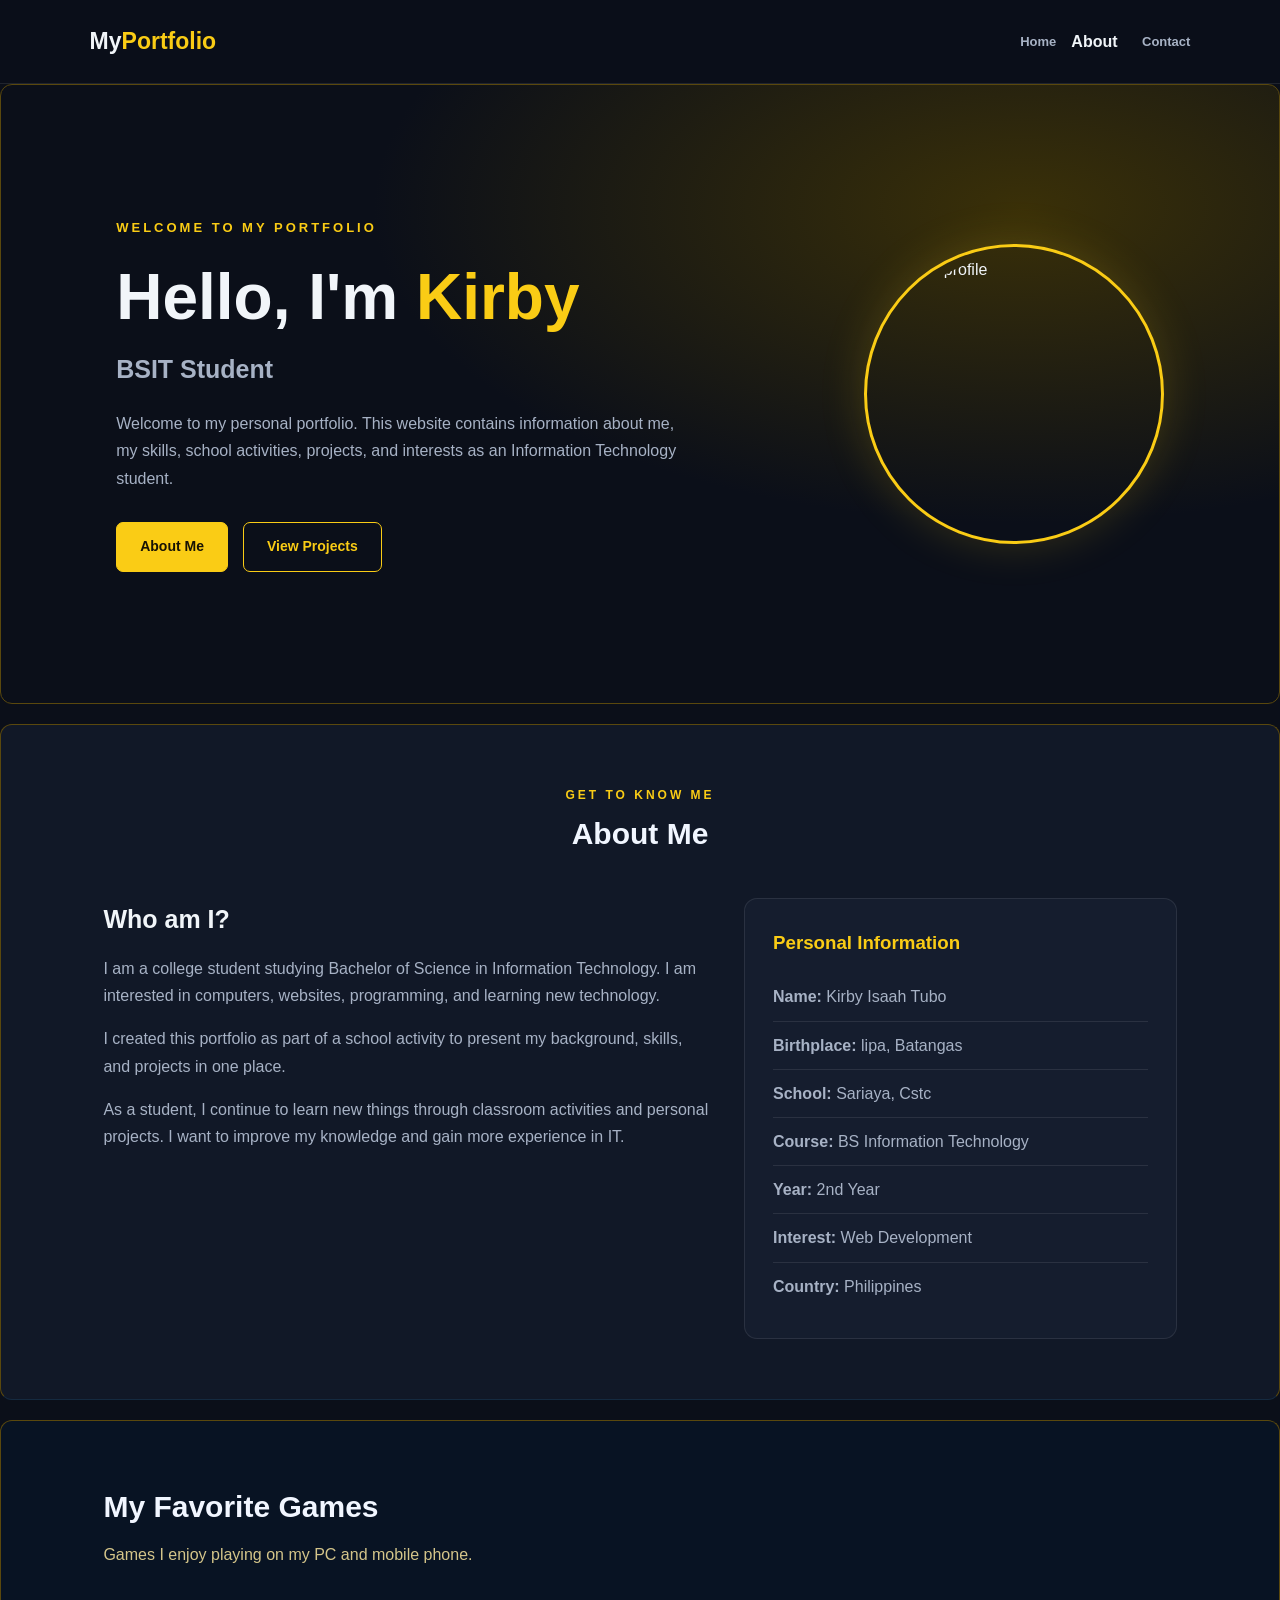
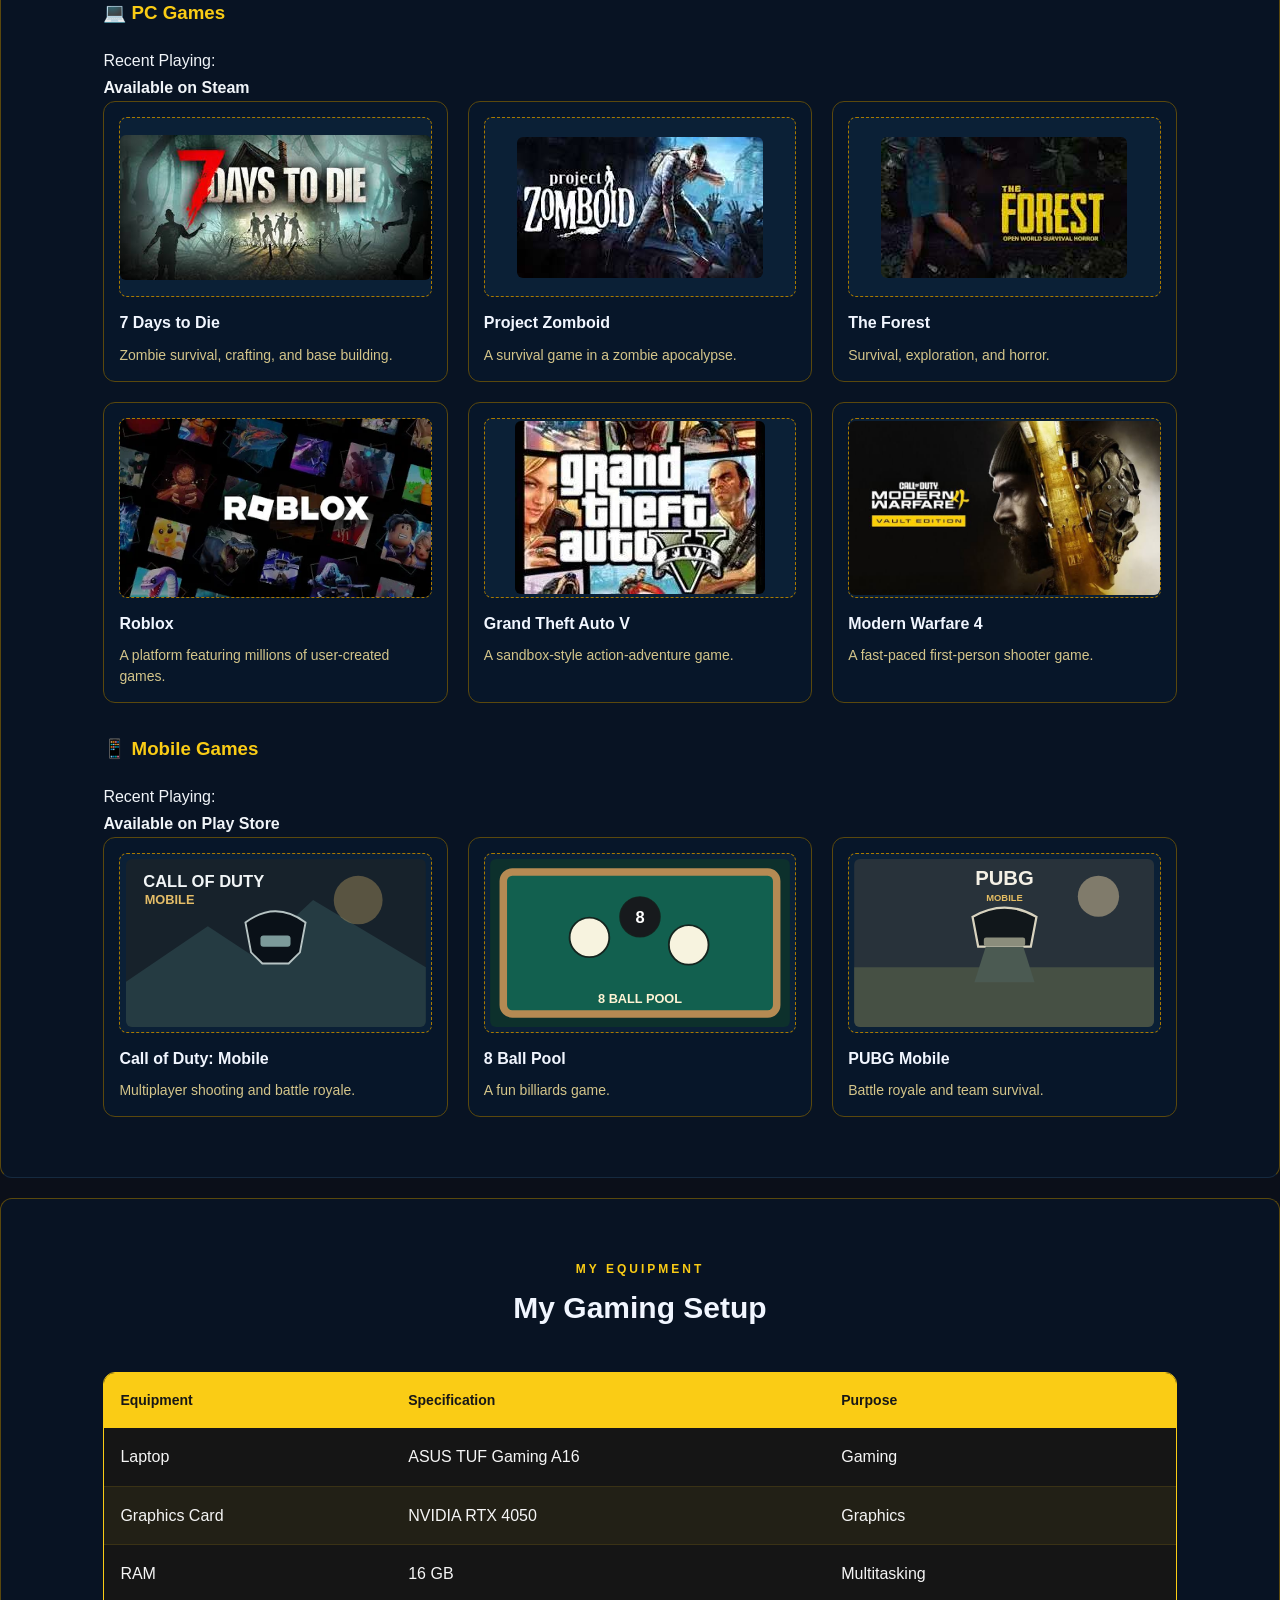
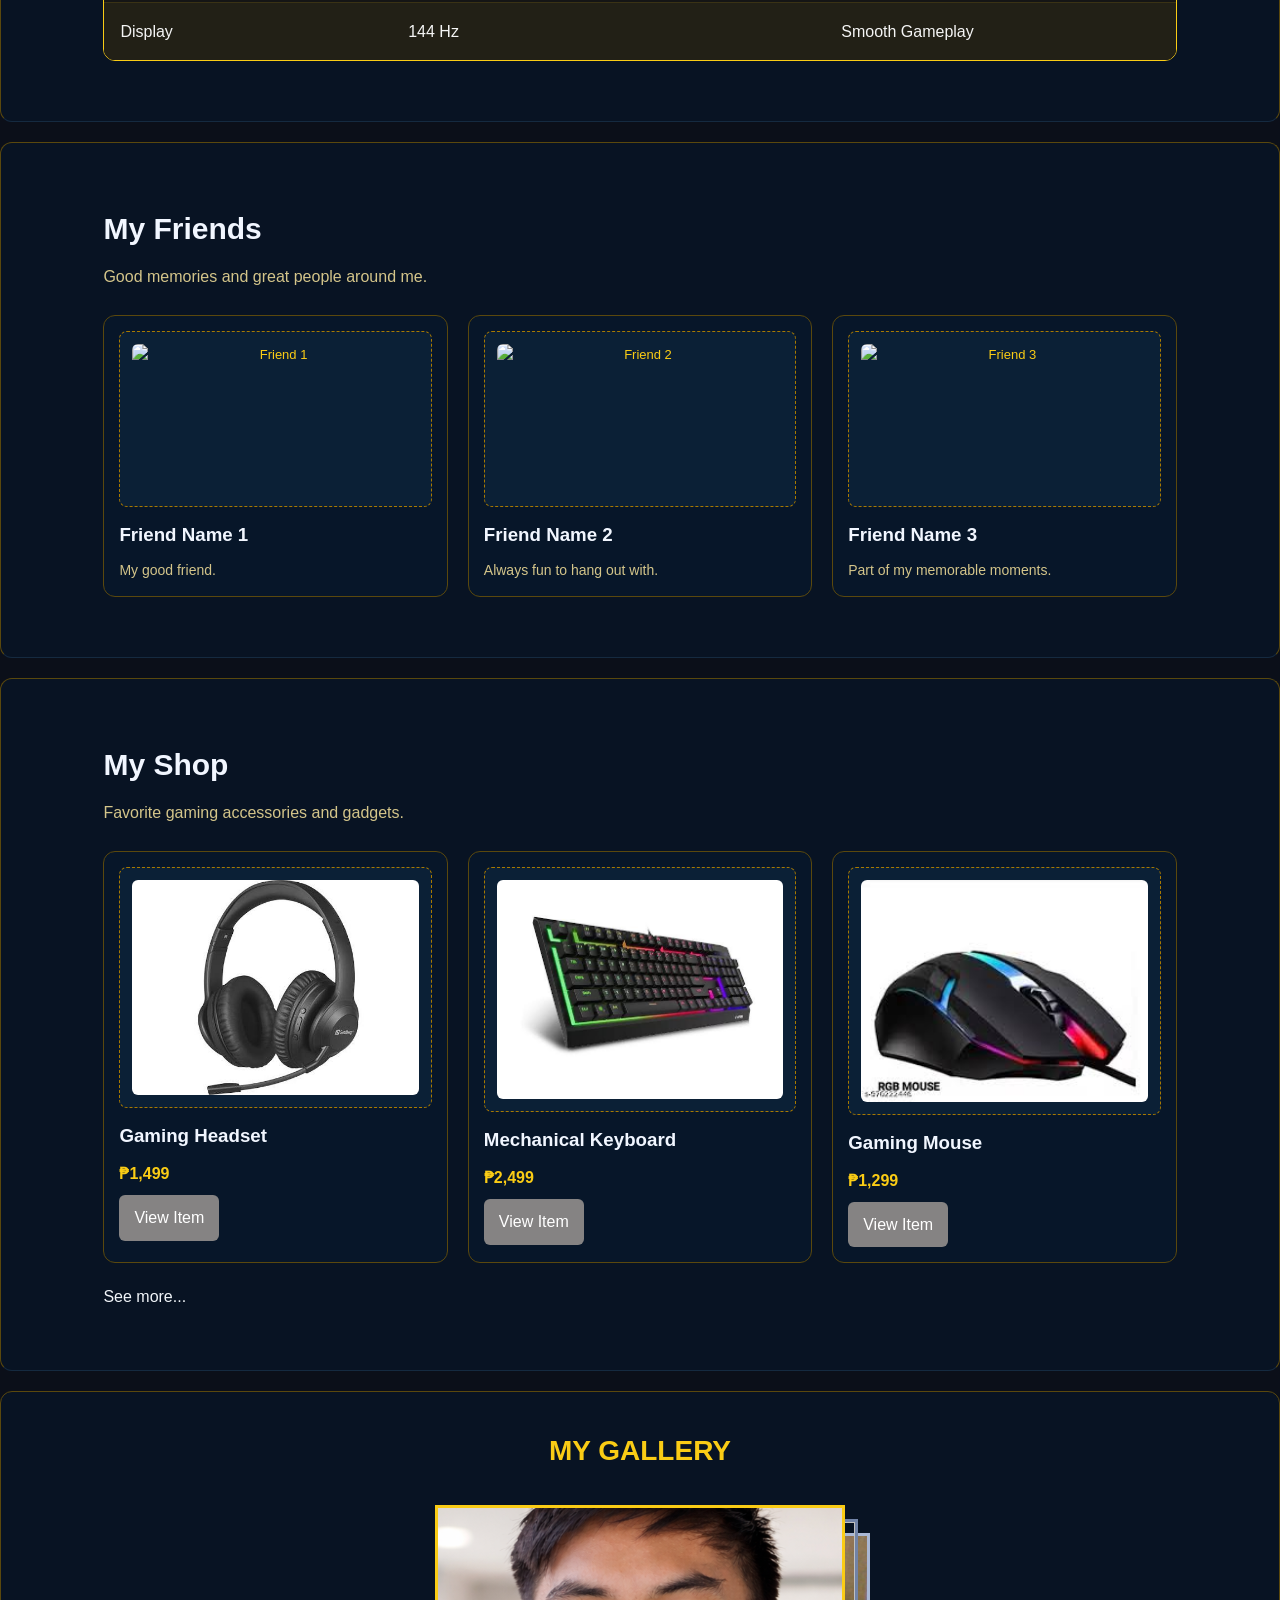
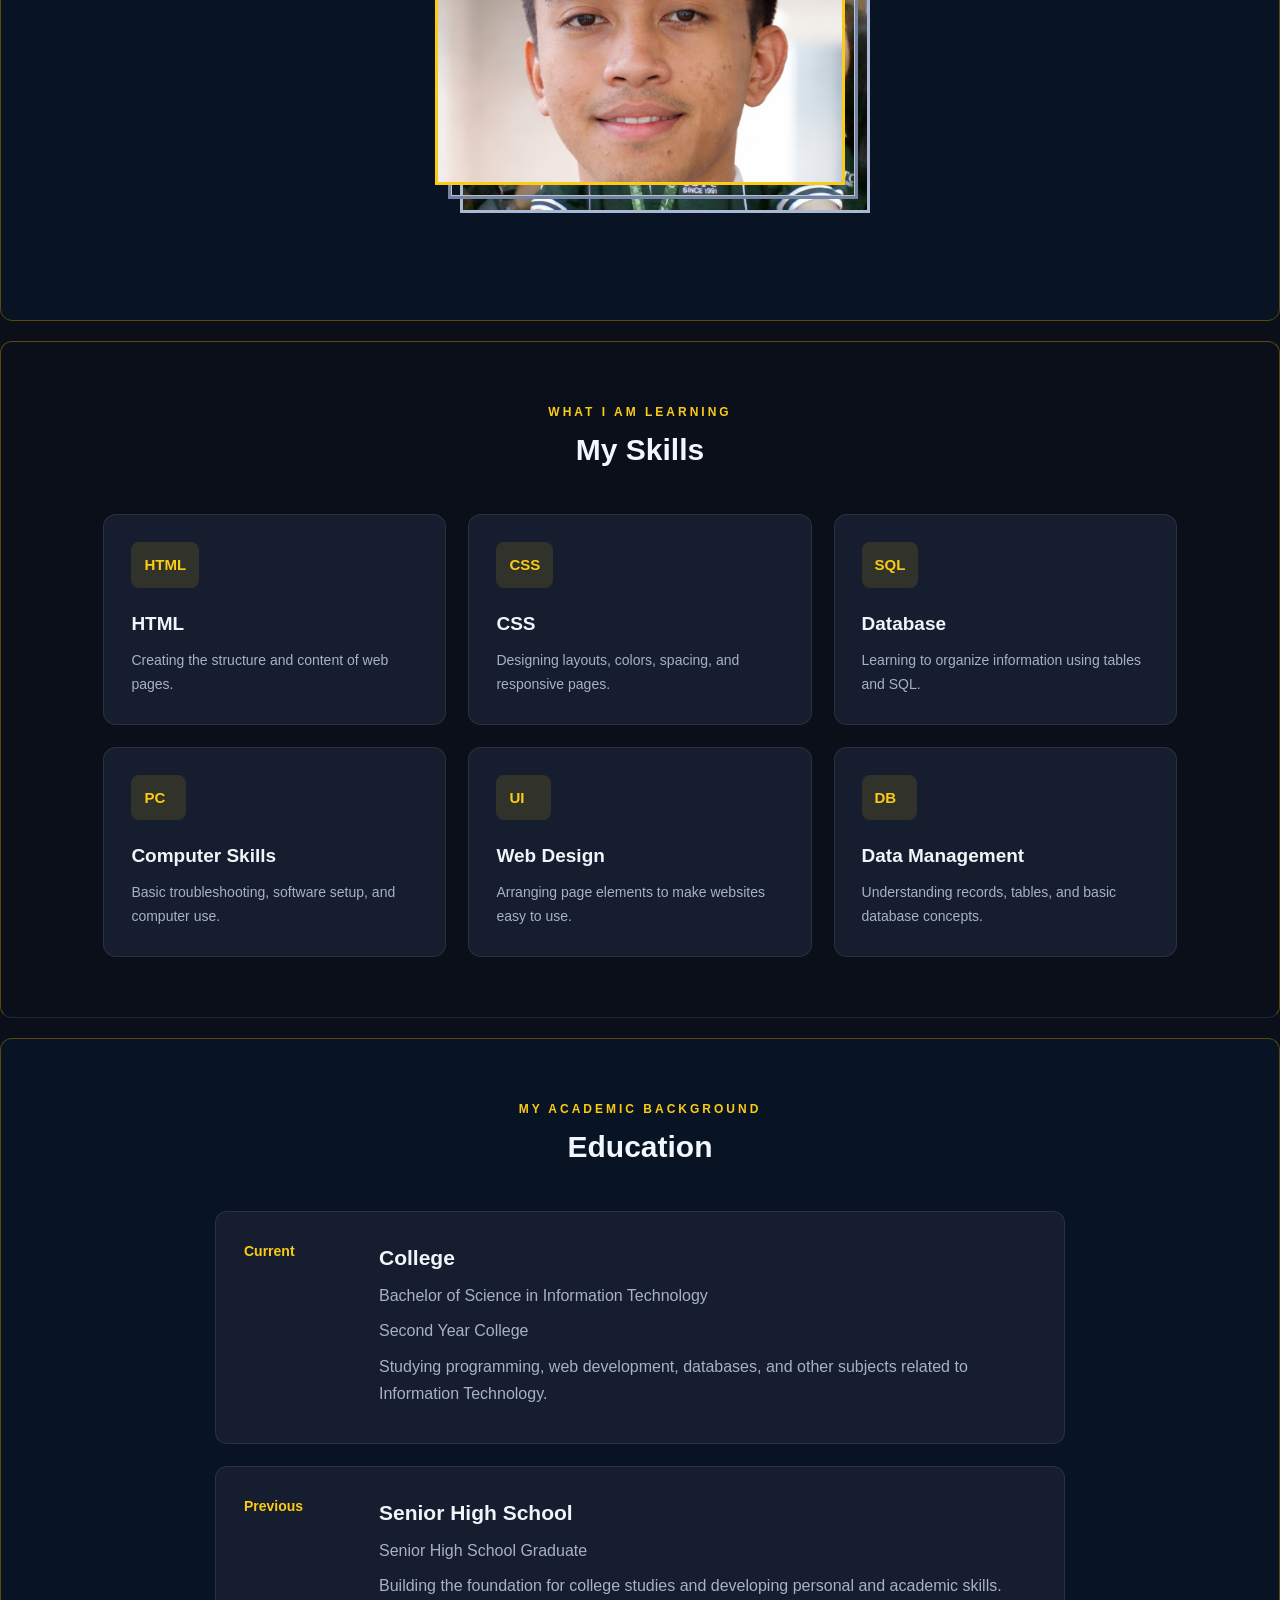
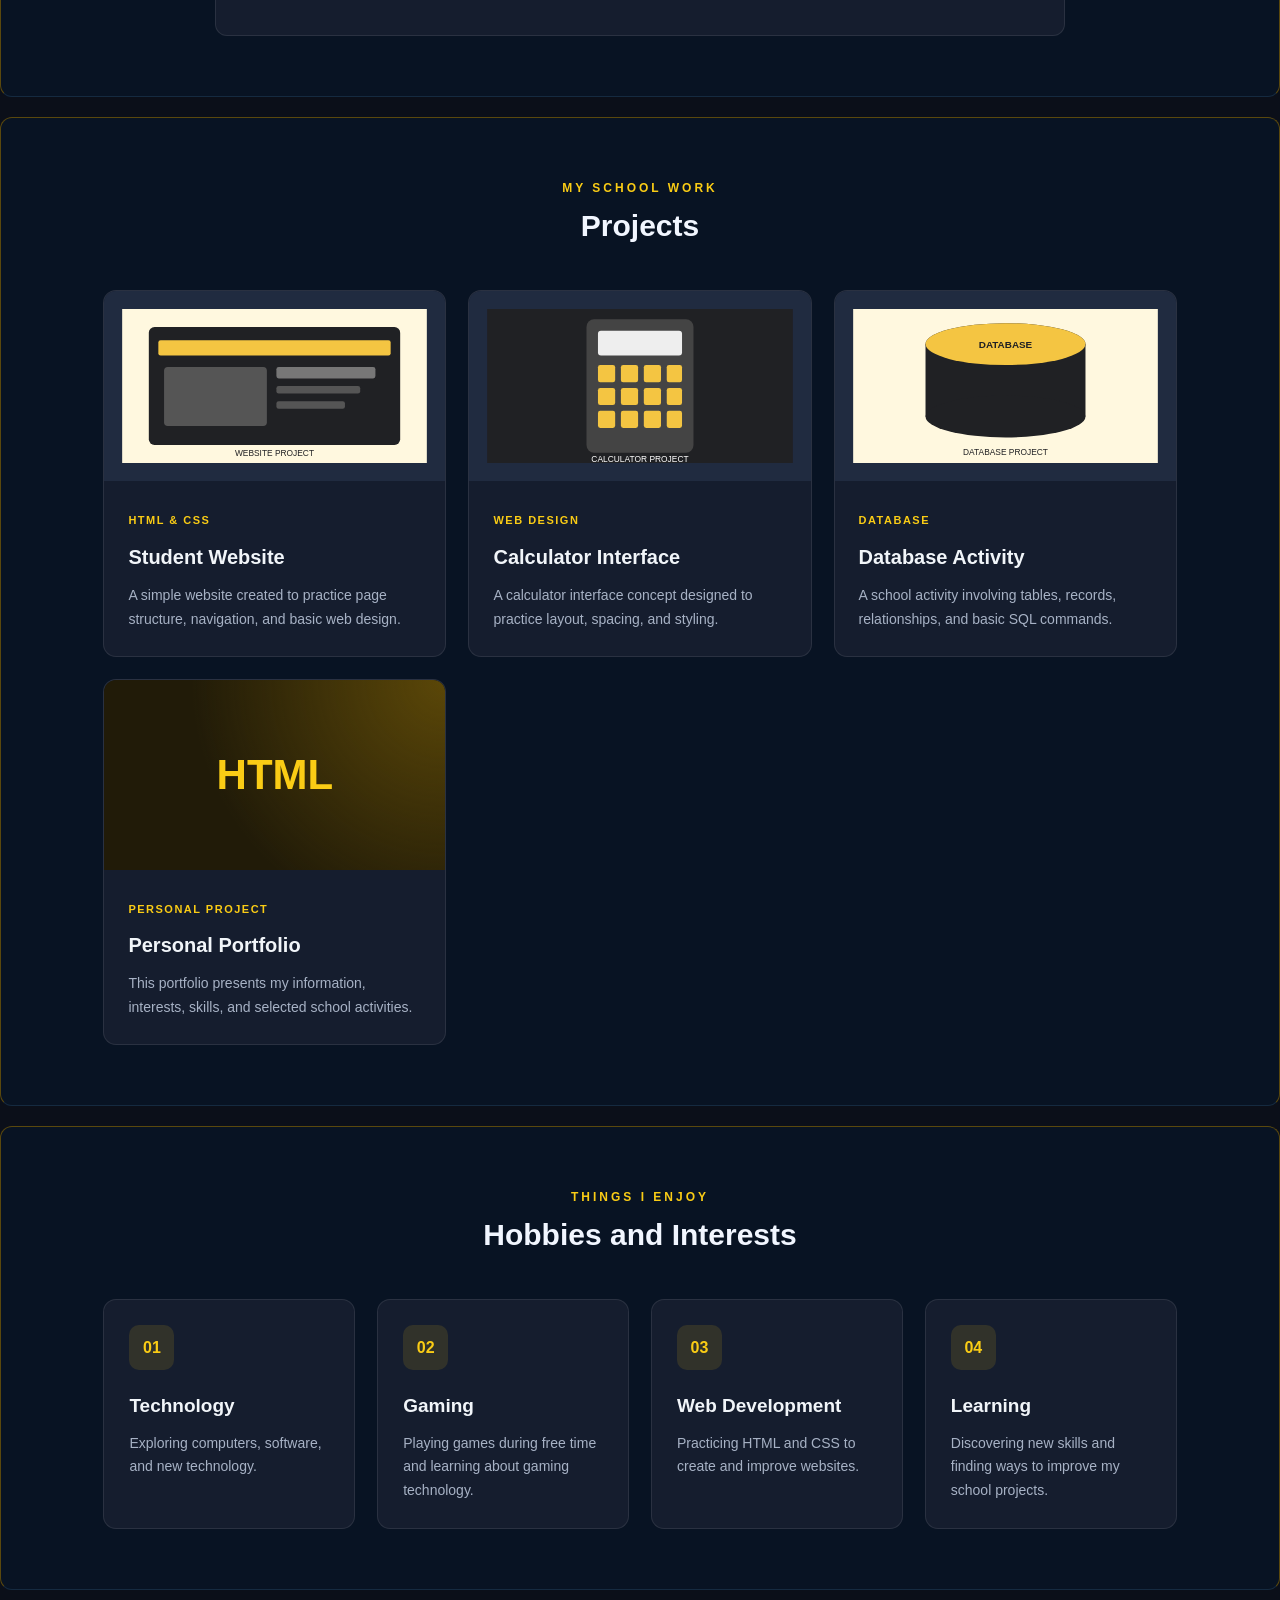
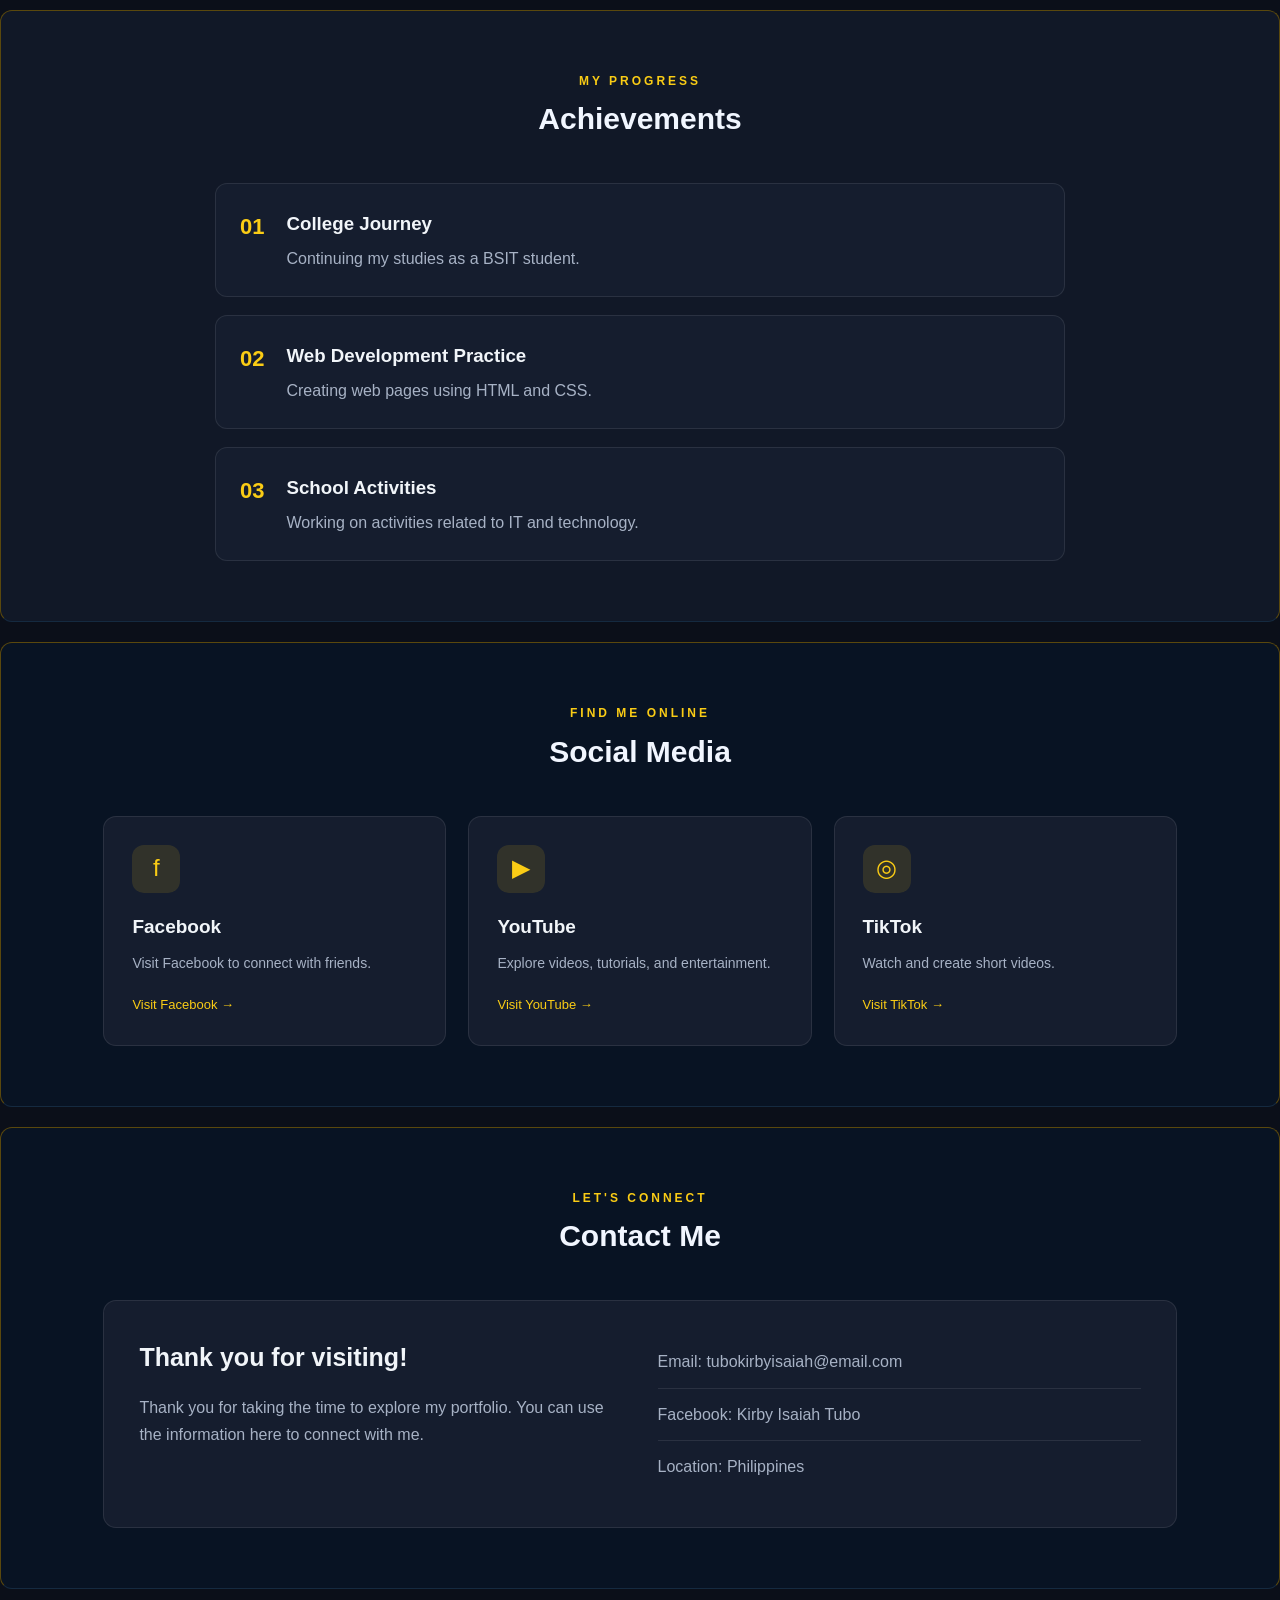
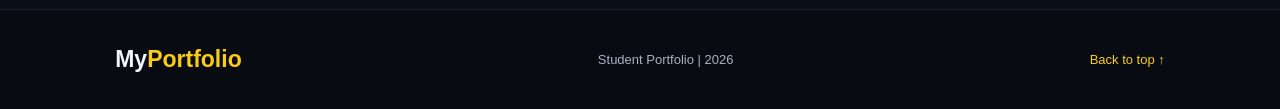
==== index.html @ 3c5f03e3 "Update index.html" ====
<!doctype html>
<html lang="en">
  <head>
    <meta charset="UTF-8" />
    <meta name="viewport" content="width=device-width, initial-scale=1.0" />
    <title>My Portfolio | Kirby</title>
    <meta
      name="description"
      content="My student portfolio featuring my background, skills, projects, and interests."
    />
    <link rel="stylesheet" href="style.css" />
  </head>
  <body>
    <header class="header">
      <a href="#home" class="logo">My<span>Portfolio</span></a>

      <nav class="navbar">
        <a href="#home"><strong>Home</strong></a>

        <div class="dropdown">
          <button class="dropbtn" type="button" aria-expanded="false">
            <strong>About</strong>
            <span class="arrow"></span>
          </button>

          <div class="dropdown-menu">
            <a href="#about">ABOUT ME</a>
            <a href="#games">GAMES</a>
            <a href="#setup">GAMING SETUP</a>
            <a href="#friends">FRIENDS</a>
            <a href="#shop">SHOP</a>
            <a href="#gallery">GALLERY</a>
            <a href="#skills">SKILLS</a>
            <a href="#education">EDUCATION</a>
            <a href="#projects">PROJECTS</a>
            <a href="#hobbies">HOBBIES</a>
            <a href="#achievements">ACHIEVEMENTS</a>
            <a href="#social">SOCIAL</a>
          </div>
        </div>

        <a href="#contact"><strong>Contact</strong></a>
      </nav>
    </header>

    <main>
      <section id="home" class="hero">
        <div class="hero-content">
          <p class="small-title">WELCOME TO MY PORTFOLIO</p>
          <h1>Hello, I'm <span>Kirby</span></h1>
          <h2>BSIT Student</h2>
          <p>
            Welcome to my personal portfolio. This website contains information
            about me, my skills, school activities, projects, and interests as
            an Information Technology student.
          </p>
          <div class="hero-buttons">
            <a href="#about" class="button">About Me</a>
            <a href="#projects" class="button button-outline">View Projects</a>
          </div>
        </div>

        <div class="hero-image">
          <img src="assets/ferson.jpg" alt="Kirby's profile" />
        </div>
      </section>

            <section id="about" class="section about">
        <div class="section-title">
          <p>GET TO KNOW ME</p>
          <h2>About Me</h2>
        </div>

        <div class="about-box">
          <div class="about-text">
            <h3>Who am I?</h3>
            <p>
              I am a college student studying Bachelor of Science in Information
              Technology. I am interested in computers, websites, programming,
              and learning new technology.
            </p>
            <p>
              I created this portfolio as part of a school activity to present
              my background, skills, and projects in one place.
            </p>
            <p>
              As a student, I continue to learn new things through classroom
              activities and personal projects. I want to improve my knowledge
              and gain more experience in IT.
            </p>
          </div>

          <div class="info-card">
            <h3>Personal Information</h3>
            <p><strong>Name:</strong> Kirby Isaah Tubo</p>
            <p><strong>Birthplace:</strong> lipa, Batangas</p>
            <p><strong>School:</strong> Sariaya, Cstc</p>
            <p><strong>Course:</strong> BS Information Technology</p>
            <p><strong>Year:</strong> 2nd Year</p>
            <p><strong>Interest:</strong> Web Development</p>
            <p><strong>Country:</strong> Philippines</p>
          </div>
        </div>
      </section>

      <section id="games" class="section">
        <div class="container">
          <h2>My Favorite Games</h2>
          <p class="section-description">
            Games I enjoy playing on my PC and mobile phone.
          </p>

          <div class="game-category">
            <h3>💻 PC Games</h3>
            <p>Recent Playing:</p>
            <p><strong>Available on Steam</strong></p>

            <div class="game-grid">
              <div class="game-card">
                <div class="game-image">
                  <a
                    href="https://store.steampowered.com/app/251570/7_Days_to_Die/"
                    target="_blank"
                    rel="noopener noreferrer"
                  >
                    <img src="assets/7-days-to-die.png" alt="7 Days to Die" />
                  </a>
                </div>
                <h4>7 Days to Die</h4>
                <p>Zombie survival, crafting, and base building.</p>
              </div>

              <div class="game-card">
                <div class="game-image">
                  <a
                    href="https://store.steampowered.com/app/108600/Project_Zomboid/"
                    target="_blank"
                    rel="noopener noreferrer"
                  >
                    <img
                      src="assets/project zomboid.jpg"
                      alt="Project Zomboid"
                    />
                  </a>
                </div>
                <h4>Project Zomboid</h4>
                <p>A survival game in a zombie apocalypse.</p>
              </div>

              <div class="game-card">
                <div class="game-image">
                  <a
                    href="https://store.steampowered.com/app/242760/The_Forest/"
                    target="_blank"
                    rel="noopener noreferrer"
                  >
                    <img src="assets/the forest.jpg" alt="The Forest" />
                  </a>
                </div>
                <h4>The Forest</h4>
                <p>Survival, exploration, and horror.</p>
              </div>

              <div class="game-card">
                <div class="game-image">
                  <a
                    href="https://www.roblox.com/"
                    target="_blank"
                    rel="noopener noreferrer"
                  >
                    <img src="assets/roblox.png" alt="Roblox" />
                  </a>
                </div>
                <h4>Roblox</h4>
                <p>A platform featuring millions of user-created games.</p>
              </div>

              <div class="game-card">
                <div class="game-image">
                  <a
                    href="https://www.roblox.com/"
                    target="_blank"
                    rel="noopener noreferrer"
                  >
                    <img src="assets/gta5.png" alt="Grand Theft Auto V" />
                  </a>
                </div>
                <h4>Grand Theft Auto V</h4>
                <p>A sandbox-style action-adventure game.</p>
              </div>

              <div class="game-card">
                <div class="game-image">
                  <a
                    href="https://www.roblox.com/"
                    target="_blank"
                    rel="noopener noreferrer"
                  >
                    <img
                      src="assets/call of duty mw4.jpg"
                      alt="Modern Warfare 4"
                    />
                  </a>
                </div>
                <h4>Modern Warfare 4</h4>
                <p>A fast-paced first-person shooter game.</p>
              </div>
            </div>
          </div>

          <div class="game-category">
            <h3>📱 Mobile Games</h3>
            <p>Recent Playing:</p>
            <p><strong>Available on Play Store</strong></p>

            <div class="game-grid">
              <div class="game-card">
                <div class="game-image">
                  <a
                    href="https://play.google.com/store/apps/details?id=com.activision.callofduty.shooter"
                    target="_blank"
                    rel="noopener noreferrer"
                  >
                    <img
                      src="assets/call-of-duty-mobile.svg"
                      alt="Call of Duty: Mobile"
                    />
                  </a>
                </div>
                <h4>Call of Duty: Mobile</h4>
                <p>Multiplayer shooting and battle royale.</p>
              </div>

              <div class="game-card">
                <div class="game-image">
                  <a
                    href="https://play.google.com/store/apps/details?id=com.miniclip.agar.io"
                    target="_blank"
                    rel="noopener noreferrer"
                  >
                    <img src="assets/8-ball-pool.svg" alt="8 Ball Pool" />
                  </a>
                </div>
                <h4>8 Ball Pool</h4>
                <p>A fun billiards game.</p>
              </div>

              <div class="game-card">
                <div class="game-image">
                  <a
                    href="https://play.google.com/store/apps/details?id=com.pubgmobile"
                    target="_blank"
                    rel="noopener noreferrer"
                  >
                    <img src="assets/pubg-mobile.svg" alt="PUBG Mobile" />
                  </a>
                </div>
                <h4>PUBG Mobile</h4>
                <p>Battle royale and team survival.</p>
              </div>
            </div>
          </div>
        </div>
      </section>

          <section class="section" id="setup">
      <div class="section-title">
        <p>MY EQUIPMENT</p>
        <h2>My Gaming Setup</h2>
      </div>

      <div class="table-container">
        <table class="setup-table">
          <thead>
            <tr>
              <th>Equipment</th>
              <th>Specification</th>
              <th>Purpose</th>
            </tr>
          </thead>
          <tbody>
            <tr>
              <td>Laptop</td>
              <td>ASUS TUF Gaming A16</td>
              <td>Gaming</td>
            </tr>
            <tr>
              <td>Graphics Card</td>
              <td>NVIDIA RTX 4050</td>
              <td>Graphics</td>
            </tr>
            <tr>
              <td>RAM</td>
              <td>16 GB</td>
              <td>Multitasking</td>
            </tr>
            <tr>
              <td>Display</td>
              <td>144 Hz</td>
              <td>Smooth Gameplay</td>
            </tr>
          </tbody>
        </table>
      </div>
    </section>

      <section id="friends" class="section">
        <div class="container">
          <h2>My Friends</h2>
          <p class="section-description">
            Good memories and great people around me.
          </p>

          <div class="friends-grid">
            <div class="friend-card">
              <div class="friend-image">
                <img src="assets/friend-1.jpg" alt="Friend 1" />
              </div>
              <h3>Friend Name 1</h3>
              <p>My good friend.</p>
            </div>

            <div class="friend-card">
              <div class="friend-image">
                <img src="assets/friend-2.jpg" alt="Friend 2" />
              </div>
              <h3>Friend Name 2</h3>
              <p>Always fun to hang out with.</p>
            </div>

            <div class="friend-card">
              <div class="friend-image">
                <img src="assets/friend-3.jpg" alt="Friend 3" />
              </div>
              <h3>Friend Name 3</h3>
              <p>Part of my memorable moments.</p>
            </div>
          </div>
        </div>
      </section>

      <section id="shop" class="section">
        <div class="container">
          <h2>My Shop</h2>
          <p class="section-description">
            Favorite gaming accessories and gadgets.
          </p>

          <div class="shop-grid">
            <div class="shop-card">
              <div class="shop-image">
                <img src="assets/headset.jpg" alt="Gaming Headset" />
              </div>
              <h3>Gaming Headset</h3>
              <p>₱1,499</p>
              <a class="shop-empty">View Item</a>
            </div>

            <div class="shop-card">
              <div class="shop-image">
                <img src="assets/keyboard.jpg" alt="Mechanical Keyboard" />
              </div>
              <h3>Mechanical Keyboard</h3>
              <p>₱2,499</p>
              <a class="shop-empty">View Item</a>
            </div>

            <div class="shop-card">
              <div class="shop-image">
                <img src="assets/mouse.jpg" alt="Gaming Mouse" />
              </div>
              <h3>Gaming Mouse</h3>
              <p>₱1,299</p>
              <a class="shop-empty">View Item</a>
            </div>
            <div>
              <a
                href="./shop.html"
                target="_blank"
                rel="noopener noreferrer"
                class="shop-button-Next"
                >See more...</a
              >
            </div>
          </div>
        </div>
      </section>

      <section class="my-gallery" id="gallery">
        <h2>MY GALLERY</h2>

        <div class="gallery-wrapper">
          <div class="main-card" id="mainCard">
            <img class="layer layer-3" src="assets/UTS.png" alt="" />
            <img class="layer layer-2" src="assets/ferson.jpg" alt="" />
            <img class="layer layer-1" src="assets/SKD.jpg" alt="" />
          </div>

          <div class="gallery-thumbnails">
            <button class="thumbnail active" data-index="0">
              <img src="assets/UTS.png" alt="Photo 1" />
            </button>

            <button class="thumbnail" data-index="1">
              <img src="assets/ferson.jpg" alt="Photo 2" />
            </button>

            <button class="thumbnail" data-index="2">
              <img src="assets/SKD.jpg" alt="Photo 3" />
            </button>
          </div>
        </div>
      </section>

      <section id="skills" class="section skills-section">
        <div class="section-title">
          <p>WHAT I AM LEARNING</p>
          <h2>My Skills</h2>
        </div>

        <div class="skills-grid">
          <div class="skill-card">
            <div class="skill-icon">HTML</div>
            <h3>HTML</h3>
            <p>Creating the structure and content of web pages.</p>
          </div>

          <div class="skill-card">
            <div class="skill-icon">CSS</div>
            <h3>CSS</h3>
            <p>Designing layouts, colors, spacing, and responsive pages.</p>
          </div>

          <div class="skill-card">
            <div class="skill-icon">SQL</div>
            <h3>Database</h3>
            <p>Learning to organize information using tables and SQL.</p>
          </div>

          <div class="skill-card">
            <div class="skill-icon">PC</div>
            <h3>Computer Skills</h3>
            <p>Basic troubleshooting, software setup, and computer use.</p>
          </div>

          <div class="skill-card">
            <div class="skill-icon">UI</div>
            <h3>Web Design</h3>
            <p>Arranging page elements to make websites easy to use.</p>
          </div>

          <div class="skill-card">
            <div class="skill-icon">DB</div>
            <h3>Data Management</h3>
            <p>Understanding records, tables, and basic database concepts.</p>
          </div>
        </div>
      </section>

      <section id="education" class="section">
        <div class="section-title">
          <p>MY ACADEMIC BACKGROUND</p>
          <h2>Education</h2>
        </div>

        <div class="education-list">
          <div class="education-card">
            <div class="education-year">Current</div>
            <div>
              <h3>College</h3>
              <p>Bachelor of Science in Information Technology</p>
              <p>Second Year College</p>
              <p>
                Studying programming, web development, databases, and other
                subjects related to Information Technology.
              </p>
            </div>
          </div>

          <div class="education-card">
            <div class="education-year">Previous</div>
            <div>
              <h3>Senior High School</h3>
              <p>Senior High School Graduate</p>
              <p>
                Building the foundation for college studies and developing
                personal and academic skills.
              </p>
            </div>
          </div>
        </div>
      </section>

      <section id="projects" class="section">
        <div class="section-title">
          <p>MY SCHOOL WORK</p>
          <h2>Projects</h2>
        </div>

        <div class="projects-grid">
          <article class="project-card">
            <img src="assets/project-website.svg" alt="Website project" />
            <div class="project-content">
              <span class="project-tag">HTML & CSS</span>
              <h3>Student Website</h3>
              <p>
                A simple website created to practice page structure, navigation,
                and basic web design.
              </p>
            </div>
          </article>

          <article class="project-card">
            <img
              src="assets/project-calculator.svg"
              alt="Calculator interface"
            />
            <div class="project-content">
              <span class="project-tag">WEB DESIGN</span>
              <h3>Calculator Interface</h3>
              <p>
                A calculator interface concept designed to practice layout,
                spacing, and styling.
              </p>
            </div>
          </article>

          <article class="project-card">
            <img src="assets/project-database.svg" alt="Database activity" />
            <div class="project-content">
              <span class="project-tag">DATABASE</span>
              <h3>Database Activity</h3>
              <p>
                A school activity involving tables, records, relationships, and
                basic SQL commands.
              </p>
            </div>
          </article>

          <article class="project-card">
            <div class="project-placeholder">HTML</div>
            <div class="project-content">
              <span class="project-tag">PERSONAL PROJECT</span>
              <h3>Personal Portfolio</h3>
              <p>
                This portfolio presents my information, interests, skills, and
                selected school activities.
              </p>
            </div>
          </article>
        </div>
      </section>

      <section id="hobbies" class="section">
        <div class="section-title">
          <p>THINGS I ENJOY</p>
          <h2>Hobbies and Interests</h2>
        </div>

        <div class="hobbies-grid">
          <div class="hobby-card">
            <div class="hobby-icon">01</div>
            <h3>Technology</h3>
            <p>Exploring computers, software, and new technology.</p>
          </div>

          <div class="hobby-card">
            <div class="hobby-icon">02</div>
            <h3>Gaming</h3>
            <p>
              Playing games during free time and learning about gaming
              technology.
            </p>
          </div>

          <div class="hobby-card">
            <div class="hobby-icon">03</div>
            <h3>Web Development</h3>
            <p>Practicing HTML and CSS to create and improve websites.</p>
          </div>

          <div class="hobby-card">
            <div class="hobby-icon">04</div>
            <h3>Learning</h3>
            <p>
              Discovering new skills and finding ways to improve my school
              projects.
            </p>
          </div>
        </div>
      </section>

      <section id="achievements" class="section achievements-section">
        <div class="section-title">
          <p>MY PROGRESS</p>
          <h2>Achievements</h2>
        </div>

        <div class="achievement-box">
          <div class="achievement-item">
            <span class="achievement-number">01</span>
            <div>
              <h3>College Journey</h3>
              <p>Continuing my studies as a BSIT student.</p>
            </div>
          </div>

          <div class="achievement-item">
            <span class="achievement-number">02</span>
            <div>
              <h3>Web Development Practice</h3>
              <p>Creating web pages using HTML and CSS.</p>
            </div>
          </div>

          <div class="achievement-item">
            <span class="achievement-number">03</span>
            <div>
              <h3>School Activities</h3>
              <p>Working on activities related to IT and technology.</p>
            </div>
          </div>
        </div>
      </section>

    </main>

          <section id="social" class="section">
        <div class="section-title">
          <p>FIND ME ONLINE</p>
          <h2>Social Media</h2>
        </div>

        <div class="social-grid">
          <a
            class="social-card"
            href="https://www.facebook.com/"
            target="_blank"
            rel="noopener noreferrer"
          >
            <div class="social-icon">f</div>
            <h3>Facebook</h3>
            <p>Visit Facebook to connect with friends.</p>
            <span>Visit Facebook &rarr;</span>
          </a>

          <a
            class="social-card"
            href="https://www.youtube.com/"
            target="_blank"
            rel="noopener noreferrer"
          >
            <div class="social-icon">▶</div>
            <h3>YouTube</h3>
            <p>Explore videos, tutorials, and entertainment.</p>
            <span>Visit YouTube &rarr;</span>
          </a>

          <a
            class="social-card"
            href="https://www.tiktok.com/@mazooka60"
            target="_blank"
            rel="noopener noreferrer"
          >
            <div class="social-icon">◎</div>
            <h3>TikTok</h3>
            <p>Watch and create short videos.</p>
            <span>Visit TikTok &rarr;</span>
          </a>
        </div>
      </section>


      <section id="contact" class="section contact-section">
        <div class="section-title">
          <p>LET'S CONNECT</p>
          <h2>Contact Me</h2>
        </div>

        <div class="contact-box">
          <div class="contact-intro">
            <h3>Thank you for visiting!</h3>
            <p>
              Thank you for taking the time to explore my portfolio. You can use
              the information here to connect with me.
            </p>
          </div>

          <div class="contact-details">
            <p>Email: tubokirbyisaiah@email.com</p>
            <p>Facebook: Kirby Isaiah Tubo</p>
            <p>Location: Philippines</p>
          </div>
        </div>
      </section>


    <script src="script.js"></script>

    <footer class="footer">
      <a href="#home" class="logo">My<span>Portfolio</span></a>
      <p>Student Portfolio | 2026</p>
      <a href="#home" class="back-to-top">Back to top ↑</a>
    </footer>
  </body>
</html>
---- style.css ----
* {
    margin: 0;
    padding: 0;
    box-sizing: border-box;
    scroll-behavior: smooth;
}

:root {
    --bg: #0b0f19;
    --bg-light: #111827;
    --card: #151d2e;
    --accent: #facc15;
    --accent-dark: #ca8a04;
    --text: #f1f5f9;
    --muted: #a7b2c5;
    --border: rgba(255, 255, 255, 0.09);
}

body {
    font-family: Arial, Helvetica, sans-serif;
    background: var(--bg);
    color: var(--text);
    line-height: 1.7;
}

a {
    color: inherit;
    text-decoration: none;
}

img {
    max-width: 100%;
    display: block;
}

.header {
    width: 100%;
    min-height: 75px;
    padding: 18px 7%;
    display: flex;
    align-items: center;
    justify-content: space-between;
    gap: 25px;
    background: rgba(11, 15, 25, 0.96);
    border-bottom: 1px solid var(--border);
    position: sticky;
    top: 0;
    z-index: 100;
    backdrop-filter: blur(12px);
}

.logo {
    font-size: 23px;
    font-weight: 800;
    white-space: nowrap;
}

.logo span,
.hero-content h1 span {
    color: var(--accent);
}

.navbar {
    display: flex;
    align-items: center;
    justify-content: flex-end;
    flex-wrap: wrap;
    gap: 18px;
}

.navbar a {
    color: var(--muted);
    font-size: 13px;
    transition: color 0.3s;
}

.navbar a:hover {
    color: var(--accent);
}

.hero {
    min-height: 620px;
    padding: 100px 9%;
    display: flex;
    align-items: center;
    justify-content: space-between;
    gap: 60px;
    background:
        radial-gradient(ellipse at 80% 20%, #3a3008 0%, transparent 45%),
        var(--bg);
}

.hero-content {
    flex: 1;
    max-width: 650px;
}

.small-title {
    color: var(--accent);
    font-size: 13px;
    font-weight: bold;
    letter-spacing: 3px;
    margin-bottom: 20px;
}

.hero-content h1 {
    font-size: clamp(38px, 5vw, 68px);
    line-height: 1.2;
    margin-bottom: 12px;
}

.hero-content h2 {
    font-size: 25px;
    color: var(--muted);
    margin-bottom: 20px;
}

.hero-content > p:not(.small-title) {
    color: var(--muted);
    max-width: 570px;
}

.hero-buttons {
    display: flex;
    flex-wrap: wrap;
    gap: 15px;
    margin-top: 30px;
}

.button {
    display: inline-block;
    padding: 12px 23px;
    background: var(--accent);
    color: #171304;
    font-weight: bold;
    font-size: 14px;
    border: 1px solid var(--accent);
    border-radius: 7px;
    transition: 0.3s;
}

.button:hover {
    background: var(--accent-dark);
    border-color: var(--accent-dark);
    color: white;
    transform: translateY(-3px);
}

.button-outline {
    background: transparent;
    color: var(--accent);
}

.button-outline:hover {
    background: var(--accent);
    color: #171304;
}

.hero-image {
    width: 300px;
    height: 300px;
    flex-shrink: 0;
    border: 3px solid var(--accent);
    border-radius: 50%;
    padding: 9px;
    box-shadow: 0 0 45px rgba(250, 204, 21, 0.18);
}

.hero-image img {
    width: 100%;
    height: 100%;
    object-fit: cover;
    border-radius: 50%;
}

.section {
    padding: 90px 9%;
    scroll-margin-top: 80px;
}

.section-title {
    text-align: center;
    margin-bottom: 45px;
}

.section-title > p {
    color: var(--accent);
    font-size: 12px;
    font-weight: bold;
    letter-spacing: 3px;
    margin-bottom: 8px;
}

.section-title h2 {
    font-size: clamp(28px, 4vw, 40px);
    line-height: 1.3;
}

.social-grid,
.skills-grid,
.projects-grid,
.hobbies-grid {
    display: grid;
    grid-template-columns: repeat(3, minmax(0, 1fr));
    gap: 22px;
}

.social-card,
.skill-card,
.project-card,
.hobby-card {
    background: var(--card);
    border: 1px solid var(--border);
    border-radius: 13px;
    overflow: hidden;
    transition: transform 0.3s, border-color 0.3s;
}

.social-card:hover,
.skill-card:hover,
.project-card:hover,
.hobby-card:hover {
    transform: translateY(-6px);
    border-color: var(--accent);
}

.social-card {
    padding: 28px;
    display: block;
}

.social-icon {
    width: 48px;
    height: 48px;
    display: grid;
    place-items: center;
    border-radius: 12px;
    background: rgba(250, 204, 21, 0.12);
    color: var(--accent);
    font-size: 24px;
    margin-bottom: 18px;
}

.social-card h3,
.skill-card h3,
.hobby-card h3 {
    font-size: 19px;
    margin-bottom: 9px;
}

.social-card p,
.skill-card p,
.project-content p,
.hobby-card p {
    color: var(--muted);
    font-size: 14px;
}

.social-card > span {
    display: inline-block;
    color: var(--accent);
    font-size: 13px;
    margin-top: 18px;
}

.section {
  padding: 60px 8%;
  border-bottom: 1px solid #152a40;
  scroll-margin-top: 80px;
}

.container {
  max-width: 1200px;
  margin: auto;
}

.section h2 {
  color: #f1f6ff;
  font-size: 30px;
  margin-bottom: 10px;
}

.section-description {
  color: #d4c58a;
  margin-bottom: 25px;
  line-height: 1.6;
}


.game-category {
  margin-top: 30px;
}

.game-category h3 {
  color: #facc15;
  margin-bottom: 18px;
}

.game-grid,
.friends-grid,
.shop-grid,
.gallery-grid {
  display: grid;
  grid-template-columns: repeat(3, minmax(0, 1fr));
  gap: 20px;
}

.game-card,
.friend-card,
.shop-card {
  background: #071629;
  border: 1px solid #5a480d;
  border-radius: 12px;
  padding: 15px;
  transition: 0.3s;
}

.game-card:hover,
.friend-card:hover,
.shop-card:hover {
  transform: translateY(-5px);
  border-color: #eab308;
}

.game-card h4,
.friend-card h3,
.shop-card h3 {
  color: #f1f6ff;
  margin: 12px 0 8px;
}

.game-card p,
.friend-card p {
  color: #d4c58a;
  font-size: 14px;
  line-height: 1.6;
}

.game-image,
.friend-image,
.shop-image,
.gallery-item {
  min-height: 150px;
  display: flex;
  justify-content: center;
  align-items: center;
  text-align: center;
  padding: 12px;
  box-sizing: border-box;
  border: 1px dashed #a87900;
  border-radius: 8px;
  background: #0b2036;
  color: #facc15;
  font-size: 13px;
  overflow: hidden;
}

.game-image img,
.friend-image img,
.shop-image img,
.gallery-item img {
  width: 100%;
  height: 100%;
  min-height: 150px;
  object-fit: cover;
  border-radius: 6px;
}

.game-info p {
    color: #00ff88;
    font-size: 12px;
    font-weight: bold;
    margin-top: 8px;
}


.shop-card p {
  color: #facc15;
  font-weight: bold;
}

.shop-link {
  display: inline-block;
  margin-top: 8px;
  padding: 9px 15px;
  color: white;
  background: #ca8a04;
  text-decoration: none;
  border-radius: 6px;
}



.shop-link:hover {
  background: #a16207;
}

.shop-empty {
  display: inline-block;
  margin-top: 8px;
  padding: 9px 15px;
  color: white;
  background: #858383;
  text-decoration: none;
  border-radius: 6px;
}


.gallery-item {
  min-height: 180px;
}


@media (max-width: 768px) {
  .game-grid,
  .friends-grid,
  .shop-grid,
  .gallery-grid {
    grid-template-columns: repeat(2, minmax(0, 1fr));
  }

  .section {
    padding: 40px 5%;
  }
}

@media (max-width: 480px) {
  .game-grid,
  .friends-grid,
  .shop-grid,
  .gallery-grid {
    grid-template-columns: 1fr;
  }
}

.about {
    background: var(--bg-light);
}

.about-box {
    display: grid;
    grid-template-columns: 1.4fr 1fr;
    gap: 35px;
    align-items: start;
}

.about-text h3,
.contact-box h3 {
    font-size: 25px;
    margin-bottom: 15px;
}

.about-text p {
    color: var(--muted);
    margin-bottom: 16px;
}

.info-card {
    padding: 28px;
    background: var(--card);
    border: 1px solid var(--border);
    border-radius: 13px;
}

.info-card h3 {
    margin-bottom: 15px;
    color: var(--accent);
}

.info-card p {
    padding: 10px 0;
    color: var(--muted);
    border-bottom: 1px solid var(--border);
    overflow-wrap: anywhere;
}

.info-card p:last-child {
    border-bottom: none;
}

.skills-section {
    background: var(--bg);
}

.skills-grid {
    grid-template-columns: repeat(3, minmax(0, 1fr));
}

.skill-card {
    padding: 27px;
}

.skill-icon {
    min-width: 55px;
    width: fit-content;
    padding: 10px 13px;
    margin-bottom: 20px;
    border-radius: 8px;
    background: rgba(250, 204, 21, 0.12);
    color: var(--accent);
    font-size: 15px;
    font-weight: bold;
}

.education-list {
    max-width: 850px;
    margin: 0 auto;
    display: grid;
    gap: 22px;
}

.education-card {
    display: grid;
    grid-template-columns: 110px 1fr;
    gap: 25px;
    padding: 28px;
    background: var(--card);
    border: 1px solid var(--border);
    border-radius: 12px;
}

.education-year {
    color: var(--accent);
    font-size: 14px;
    font-weight: bold;
}

.education-card h3 {
    font-size: 21px;
    margin-bottom: 6px;
}

.education-card p {
    color: var(--muted);
    margin-bottom: 8px;
}

.project-card img {
    width: 100%;
    height: 190px;
    object-fit: cover;
    background: #202b40;
    padding: 18px;
}

.project-content {
    padding: 24px;
}

.project-tag {
    display: inline-block;
    color: var(--accent);
    font-size: 11px;
    font-weight: bold;
    letter-spacing: 1.5px;
    margin-bottom: 10px;
}

.project-content h3 {
    font-size: 20px;
    margin-bottom: 10px;
}

.project-placeholder {
    height: 190px;
    display: grid;
    place-items: center;
    background:
        radial-gradient(circle at top right, #5b4708, transparent 65%),
        #211b08;
    color: var(--accent);
    font-size: 42px;
    font-weight: bold;
}

.videos-section {
    background: var(--bg-light);
}

.video-feature {
    display: grid;
    grid-template-columns: 1.5fr 1fr;
    gap: 35px;
    align-items: center;
}

.video-player {
    position: relative;
    width: 100%;
    aspect-ratio: 16 / 9;
    background: #000;
    border-radius: 12px;
    overflow: hidden;
    border: 1px solid var(--border);
}

.video-player iframe {
    position: absolute;
    inset: 0;
    width: 100%;
    height: 100%;
    border: 0;
}

.video-description h3 {
    font-size: 26px;
    margin-bottom: 12px;
}

.video-description p,
.video-note > p {
    color: var(--muted);
    margin-bottom: 22px;
}

.video-note {
    margin-top: 35px;
    padding: 28px;
    background: var(--card);
    border: 1px solid var(--border);
    border-radius: 12px;
}

.video-note h3 {
    font-size: 21px;
    margin-bottom: 10px;
}

.video-links {
    display: flex;
    flex-wrap: wrap;
    gap: 12px;
}

.video-links a {
    padding: 10px 14px;
    color: var(--accent);
    background: rgba(250, 204, 21, 0.08);
    border: 1px solid var(--border);
    border-radius: 7px;
    font-size: 13px;
    transition: 0.3s;
}

.video-links a:hover {
    border-color: var(--accent);
    background: rgba(250, 204, 21, 0.15);
}

.hobbies-grid {
    grid-template-columns: repeat(4, minmax(0, 1fr));
}

.hobby-card {
    padding: 25px;
}

.hobby-icon {
    width: 45px;
    height: 45px;
    display: grid;
    place-items: center;
    color: var(--accent);
    background: rgba(250, 204, 21, 0.12);
    border-radius: 10px;
    font-weight: bold;
    margin-bottom: 20px;
}

.achievements-section {
    background: var(--bg-light);
}

.achievement-box {
    max-width: 850px;
    margin: auto;
    display: grid;
    gap: 18px;
}

.achievement-item {
    display: flex;
    align-items: flex-start;
    gap: 22px;
    padding: 24px;
    background: var(--card);
    border: 1px solid var(--border);
    border-radius: 12px;
}

.achievement-number {
    color: var(--accent);
    font-size: 22px;
    font-weight: bold;
}

.achievement-item h3 {
    margin-bottom: 5px;
}

.achievement-item p {
    color: var(--muted);
}

.contact-box {
    display: grid;
    grid-template-columns: 1fr 1fr;
    gap: 35px;
    padding: 35px;
    background: var(--card);
    border: 1px solid var(--border);
    border-radius: 13px;
}

.contact-intro p,
.contact-details p {
    color: var(--muted);
}

.contact-details p {
    padding: 12px 0;
    border-bottom: 1px solid var(--border);
    overflow-wrap: anywhere;
}

.contact-details p:last-child {
    border-bottom: none;
}

.footer {
    display: flex;
    justify-content: space-between;
    align-items: center;
    flex-wrap: wrap;
    gap: 20px;
    padding: 30px 9%;
    border-top: 1px solid var(--border);
    background: #080b12;
}

.footer p {
    color: var(--muted);
    font-size: 13px;
}

.back-to-top {
    color: var(--accent);
    font-size: 13px;
}

@media (max-width: 1050px) {
    .header {
        align-items: flex-start;
        flex-direction: column;
        gap: 15px;
    }

    .navbar {
        justify-content: flex-start;
        gap: 12px 18px;
    }

    .hero {
        padding: 80px 7%;
    }

    .section {
        padding: 75px 7%;
    }

    .hobbies-grid {
        grid-template-columns: repeat(2, minmax(0, 1fr));
    }
}

@media (max-width: 760px) {
    .hero {
        flex-direction: column-reverse;
        text-align: center;
        padding-top: 60px;
        gap: 35px;
    }

    .hero-image {
        width: 220px;
        height: 220px;
    }

    .hero-buttons {
        justify-content: center;
    }

    .social-grid,
    .skills-grid,
    .projects-grid {
        grid-template-columns: repeat(2, minmax(0, 1fr));
    }

    .about-box,
    .video-feature,
    .contact-box {
        grid-template-columns: 1fr;
    }

    .video-description {
        padding-top: 5px;
    }
}


.game-grid {
  display: grid;
  grid-template-columns: repeat(3, minmax(0, 1fr));
  gap: 20px;
  align-items: stretch;
}

.game-card {
  width: 100%;
  min-width: 0;
  box-sizing: border-box;
  overflow: hidden;
}

.game-image {
  width: 100%;
  height: 180px;
  min-height: 0;
  padding: 0;
  overflow: hidden;
  box-sizing: border-box;
}

.game-image img {
  display: block;
  width: 100%;
  height: 100%;
  min-height: 0;
  object-fit: cover;
  border-radius: 6px;
}

.game-card h4 {
  margin: 12px 0 8px;
}

.game-card p {
  line-height: 1.5;
}

@media (max-width: 768px) {
  .game-grid {
    grid-template-columns: repeat(2, minmax(0, 1fr));
  }
}

@media (max-width: 480px) {
  .game-grid {
    grid-template-columns: 1fr;
  }
}

@media (max-width: 520px) {
    .header {
        padding: 16px 5%;
    }

    .navbar {
        gap: 8px 13px;
    }

    .navbar a {
        font-size: 12px;
    }

    .section {
        padding: 60px 5%;
    }

    .social-grid,
    .skills-grid,
    .projects-grid,
    .hobbies-grid {
        grid-template-columns: 1fr;
    }

    .education-card {
        grid-template-columns: 1fr;
        gap: 8px;
        padding: 22px;
    }

    .contact-box {
        padding: 23px;
    }

    .footer {
        flex-direction: column;
        text-align: center;
        padding: 28px 5%;
    }

    .video-note {
        padding: 20px;
    }

    .achievement-item {
        padding: 19px;
        gap: 14px;
    }
}



section {
    padding: 50px 8%;
    margin-bottom: 20px;
    scroll-margin-top: 100px;
    border: 1px solid #5a480d;
    border-radius: 12px;
    background: rgba(7, 22, 41, 0.65);
    box-sizing: border-box;
}


html {
    scroll-behavior: smooth;
    scroll-padding-top: 100px;
}


.header {
    display: flex;
    justify-content: space-between;
    align-items: center;
    gap: 20px;
    flex-wrap: wrap;
}

.navbar {
    display: flex;
    flex-wrap: wrap;
    gap: 15px;
}

.navbar a {
    text-decoration: none;
}


@media (max-width: 768px) {
    section {
        padding: 30px 5%;
        margin-bottom: 15px;
    }

    .navbar {
        gap: 10px;
    }
}


.navbar {
    display: flex;
    align-items: center;
    gap: 20px;
}

.dropdown {
    position: relative;
}

.dropbtn {
    background: none;
    border: none;
    color: inherit;
    font: inherit;
    cursor: pointer;
    padding: 10px 0;
}

.arrow {
    display: inline-block;
    margin-left: 5px;
    transition: transform 0.3s;
}

.dropdown-menu {
    display: none;
    position: absolute;
    top: 100%;
    left: 0;
    min-width: 170px;
    background: #071629;
    border: 1px solid #5a480d;
    border-radius: 8px;
    padding: 8px;
    z-index: 1000;
}

.dropdown-menu a {
    display: block;
    padding: 12px;
    color: white;
    text-decoration: none;
    border-radius: 5px;
}

.dropdown-menu a:hover {
    background: #5a480d;
    color: #facc15;
}

.dropdown:hover .dropdown-menu,
.dropdown:focus-within .dropdown-menu {
    display: block;
}

.dropdown:hover .arrow {
    transform: rotate(180deg);
}


.navbar {
    display: flex;
    align-items: center;
    flex-wrap: wrap;
    gap: 15px;
}

.dropdown {
    position: relative;
}

.dropbtn {
    background: transparent;
    border: none;
    color: inherit;
    font: inherit;
    cursor: pointer;
    padding: 10px 0;
}

.dropdown-menu {
    display: none;
    position: absolute;
    top: 100%;
    left: 0;
    min-width: 170px;
    background: #071629;
    border: 1px solid #5a480d;
    border-radius: 8px;
    padding: 8px;
    z-index: 1000;
}

.dropdown-menu a {
    display: block;
    padding: 12px;
    color: white;
    text-decoration: none;
    border-radius: 5px;
}

.dropdown-menu a:hover {
    background: #5a480d;
    color: #facc15;
}

.dropdown.active .dropdown-menu {
    display: block;
}

.dropbtn:hover {
    color: #facc15;
}


.table-container {
    width: 100%;
    overflow-x: auto;
    border: 1px solid #facc15;
    border-radius: 12px;
    margin-top: 25px;
}

.setup-table {
    width: 100%;
    border-collapse: collapse;
    background: #151515;
    color: #f5f5f5;
    text-align: left;
}

.setup-table th {
    background: #facc15;
    color: #171717;
    padding: 16px;
    font-size: 14px;
}

.setup-table td {
    padding: 15px 16px;
    border-bottom: 1px solid #3a3215;
}

.setup-table tbody tr:nth-child(even) {
    background: #222016;
}

.setup-table tbody tr:hover {
    background: #3b3215;
    transition: 0.3s;
}

.setup-table tbody tr:last-child td {
    border-bottom: none;
}

@media (max-width: 480px) {
    .setup-table th,
    .setup-table td {
        padding: 10px;
        font-size: 12px;
    }
}


.game-card {
    overflow: hidden;
    border-radius: 12px;
    cursor: pointer;
    transition: transform 0.3s ease, box-shadow 0.3s ease;
}

.game-card img {
    display: block;
    width: 100%;
    transition: transform 0.3s ease;
}

.game-card:hover {
    transform: scale(1.05);
    box-shadow: 0 8px 25px rgba(250, 204, 21, 0.35);
}

.game-card:hover img {
    transform: scale(1.08);
}


.my-gallery {
    text-align: center;
    padding: 40px 15px;
    color: white;
}

.my-gallery h2 {
    color: #facc15;
    font-size: 28px;
}

.gallery-subtitle {
    color: #aaa;
    margin-bottom: 35px;
}

.gallery-container {
    position: relative;
    max-width: 750px;
    min-height: 260px;
    margin: 0 auto;
    display: flex;
    flex-direction: column;
    align-items: center;
}

.gallery-cover {
    position: relative;
    width: 230px;
    height: 160px;
    padding: 0;
    border: 0;
    background: transparent;
    cursor: pointer;
    z-index: 2;
    transition: transform 0.35s ease;
}

.gallery-cover::before,
.gallery-cover::after {
    content: "";
    position: absolute;
    inset: 10px -10px -10px 10px;
    background: #8299c7;
    z-index: -2;
}

.gallery-cover::after {
    inset: 5px -5px -5px 5px;
    background: #b5c4e4;
    z-index: -1;
}

.gallery-cover img {
    width: 100%;
    height: 100%;
    object-fit: cover;
    display: block;
    border: 2px solid #facc15;
    box-sizing: border-box;
}

.gallery-cover:hover {
    transform: scale(1.04);
}

.gallery-cards {
    display: flex;
    justify-content: center;
    flex-wrap: wrap;
    gap: 20px;
    width: 100%;
    margin-top: 30px;

    opacity: 0;
    max-height: 0;
    overflow: hidden;
    pointer-events: none;

    transition: opacity 0.4s ease, max-height 0.4s ease;
}

.gallery-container.open .gallery-cards {
    opacity: 1;
    max-height: 400px;
    overflow: visible;
    pointer-events: auto;
}

.photo-card {
    width: 145px;
    padding: 7px;
    border: 1px solid #facc15;
    border-radius: 10px;
    background: #171717;
    color: white;
    cursor: pointer;
    transition: transform 0.3s ease, box-shadow 0.3s ease;
}

.photo-card img {
    display: block;
    width: 100%;
    height: 100px;
    object-fit: cover;
    border-radius: 6px;
}

.photo-card span {
    display: block;
    padding: 8px 0 3px;
}

.photo-card:hover {
    transform: scale(1.12);
    box-shadow: 0 0 18px rgba(250, 204, 21, 0.5);
    z-index: 3;
}

@media (max-width: 480px) {
    .gallery-cover {
        width: 190px;
        height: 135px;
    }

    .photo-card {
        width: 115px;
    }

    .photo-card img {
        height: 85px;
    }

    .gallery-cards {
        gap: 12px;
    }
}



.my-gallery {
    padding: 35px 15px;
    text-align: center;
    color: white;
}

.my-gallery h2 {
    color: #facc15;
    margin-bottom: 30px;
}

.gallery-wrapper {
    max-width: 750px;
    margin: auto;
}

.main-card {
    position: relative;
    width: min(85%, 410px);
    height: 280px;
    margin: 0 auto 100px;
    isolation: isolate;
}

.main-card .layer {
    position: absolute;
    inset: 0;
    width: 100%;
    height: 100%;
    object-fit: cover;
    border: 3px solid #facc15;
    box-sizing: border-box;
    transition: transform 0.4s ease;
}

.main-card .layer-3 {
    z-index: -3;
    transform: translate(25px, 28px);
    border-color: #aab8d5;
}

.main-card .layer-2 {
    z-index: -2;
    transform: translate(13px, 14px);
    border-color: #7183a7;
}

.main-card .layer-1 {
    z-index: -1;
    transform: translate(0, 0);
}

.main-card:hover .layer-1 {
    transform: translate(-3px, -3px);
}

.gallery-thumbnails {
    display: flex;
    justify-content: center;
    align-items: flex-start;
    gap: 35px;
    flex-wrap: wrap;
}

.thumbnail {
    width: 125px;
    padding: 0;
    background: transparent;
    color: white;
    border: none;
    cursor: pointer;
    transition: transform 0.3s ease;
}

.thumbnail img {
    display: block;
    width: 100%;
    height: 100px;
    object-fit: cover;
    border: 2px solid transparent;
    box-sizing: border-box;
}

.thumbnail span {
    display: block;
    font-size: 17px;
    font-weight: bold;
    margin-top: 10px;
}

.thumbnail:hover,
.thumbnail.active {
    transform: translateY(-5px);
}

.thumbnail.active img {
    border-color: #facc15;
    box-shadow: 0 0 12px rgba(250, 204, 21, 0.4);
}

@media (max-width: 480px) {
    .main-card {
        height: 200px;
        margin-bottom: 85px;
    }

    .gallery-thumbnails {
        gap: 15px;
    }

    .thumbnail {
        width: 90px;
    }

    .thumbnail img {
        height: 75px;
    }

    .thumbnail span {
        font-size: 13px;
    }
}

.main-card {
    position: relative;
    cursor: pointer;
    transition: transform 0.35s ease, filter 0.35s ease;
}

.main-card:hover {
    transform: scale(1.04);
    filter: drop-shadow(0 8px 12px rgba(250, 204, 21, 0.25));
}

.main-card .layer {
    transition: transform 0.35s ease, box-shadow 0.35s ease;
}

.main-card:hover .layer-1 {
    transform: translate(-3px, -3px) scale(1.01);
    box-shadow: 0 0 15px rgba(250, 204, 21, 0.35);
}

.main-card:hover .layer-2 {
    transform: translate(17px, 18px);
}

.main-card:hover .layer-3 {
    transform: translate(30px, 34px);
}

.gallery-thumbnails {
    display: flex;
    justify-content: center;
    align-items: flex-start;
    gap: 35px;
    flex-wrap: wrap;
    overflow: visible;
    position: relative;
    z-index: 5;
}

.thumbnail {
    position: relative;
    cursor: pointer;
    transform: scale(1);
    transition: transform 0.35s ease, box-shadow 0.35s ease;
}

.thumbnail:hover {
    transform: scale(1.2) translateY(-8px);
    z-index: 10;
    box-shadow: 0 0 18px rgba(250, 204, 21, 0.5);
}

.thumbnail.active {
    border-color: #facc15;
}

.gallery-wrapper {
    overflow: visible;
}

.gallery-thumbnails img {
    transition: transform 0.35s ease;
}

.thumbnail:hover img {
    transform: scale(1.05);
}

.gallery-thumbnails {
    display: flex;
    justify-content: center;
    align-items: flex-start;
    gap: 35px;

    opacity: 0;
    visibility: hidden;
    pointer-events: none;

    transform: translateY(-15px);
    max-height: 0;
    overflow: hidden;

    transition:
        opacity 0.35s ease,
        transform 0.35s ease,
        max-height 0.35s ease,
        visibility 0.35s;
}

.gallery-wrapper:hover .gallery-thumbnails,
.gallery-wrapper.show-thumbnails .gallery-thumbnails {
    opacity: 1;
    visibility: visible;
    pointer-events: auto;
    transform: translateY(0);
    max-height: 250px;
    overflow: visible;
}

.thumbnail {
    cursor: pointer;
    position: relative;
    transition: transform 0.3s ease;
}

.thumbnail:hover {
    transform: scale(1.2) translateY(-8px);
    z-index: 10;
}
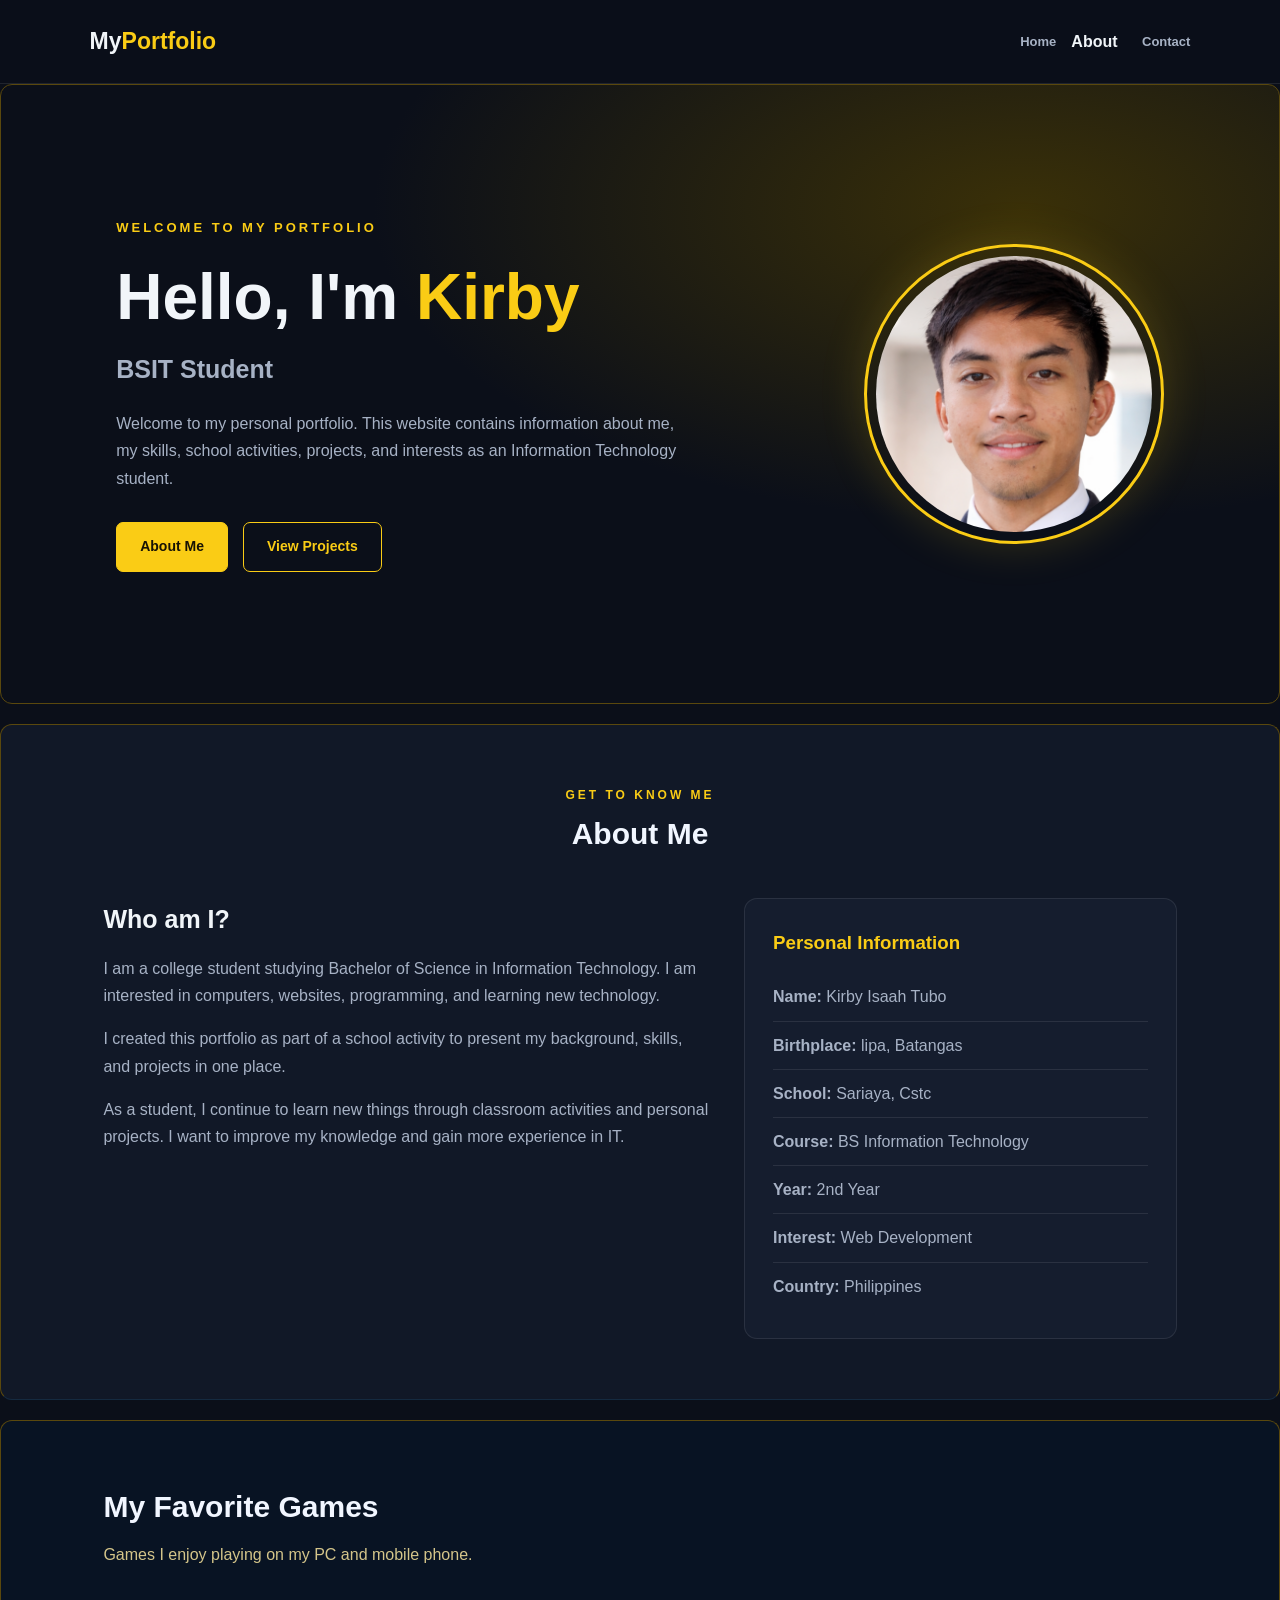
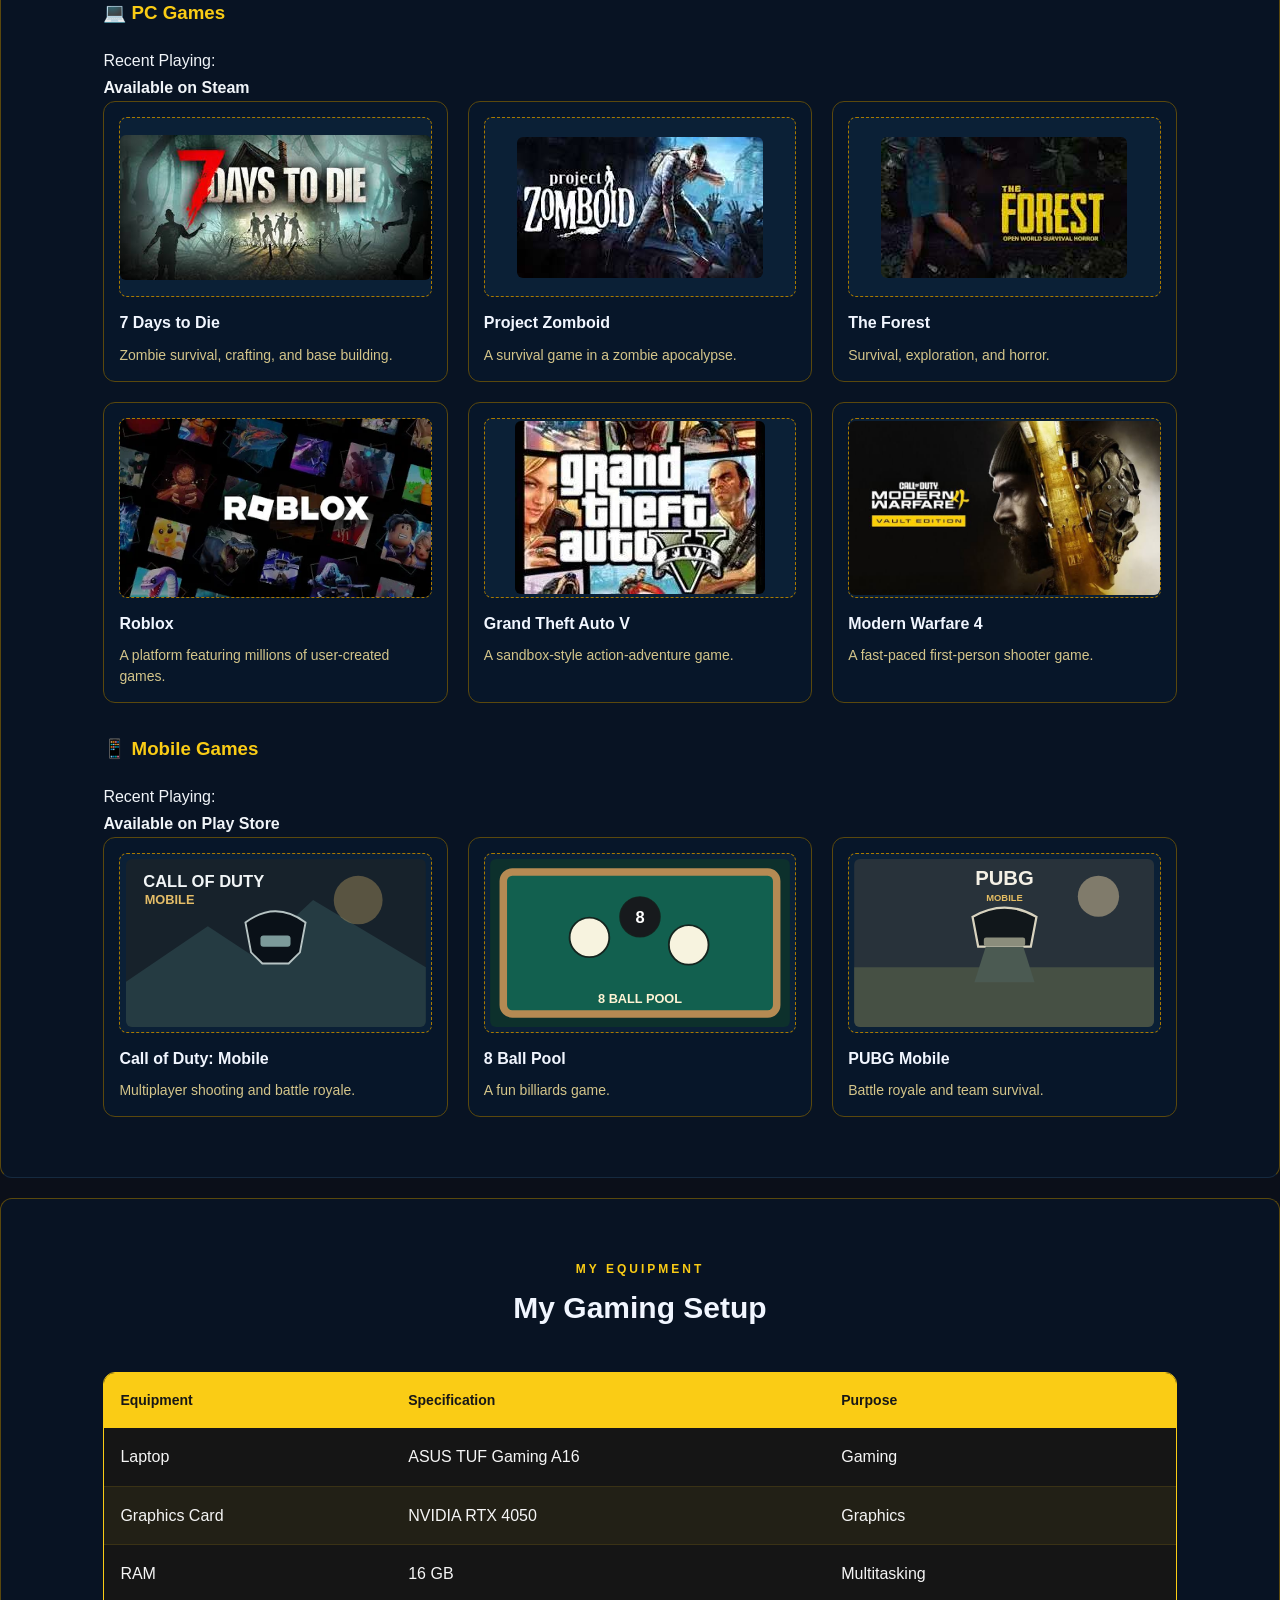
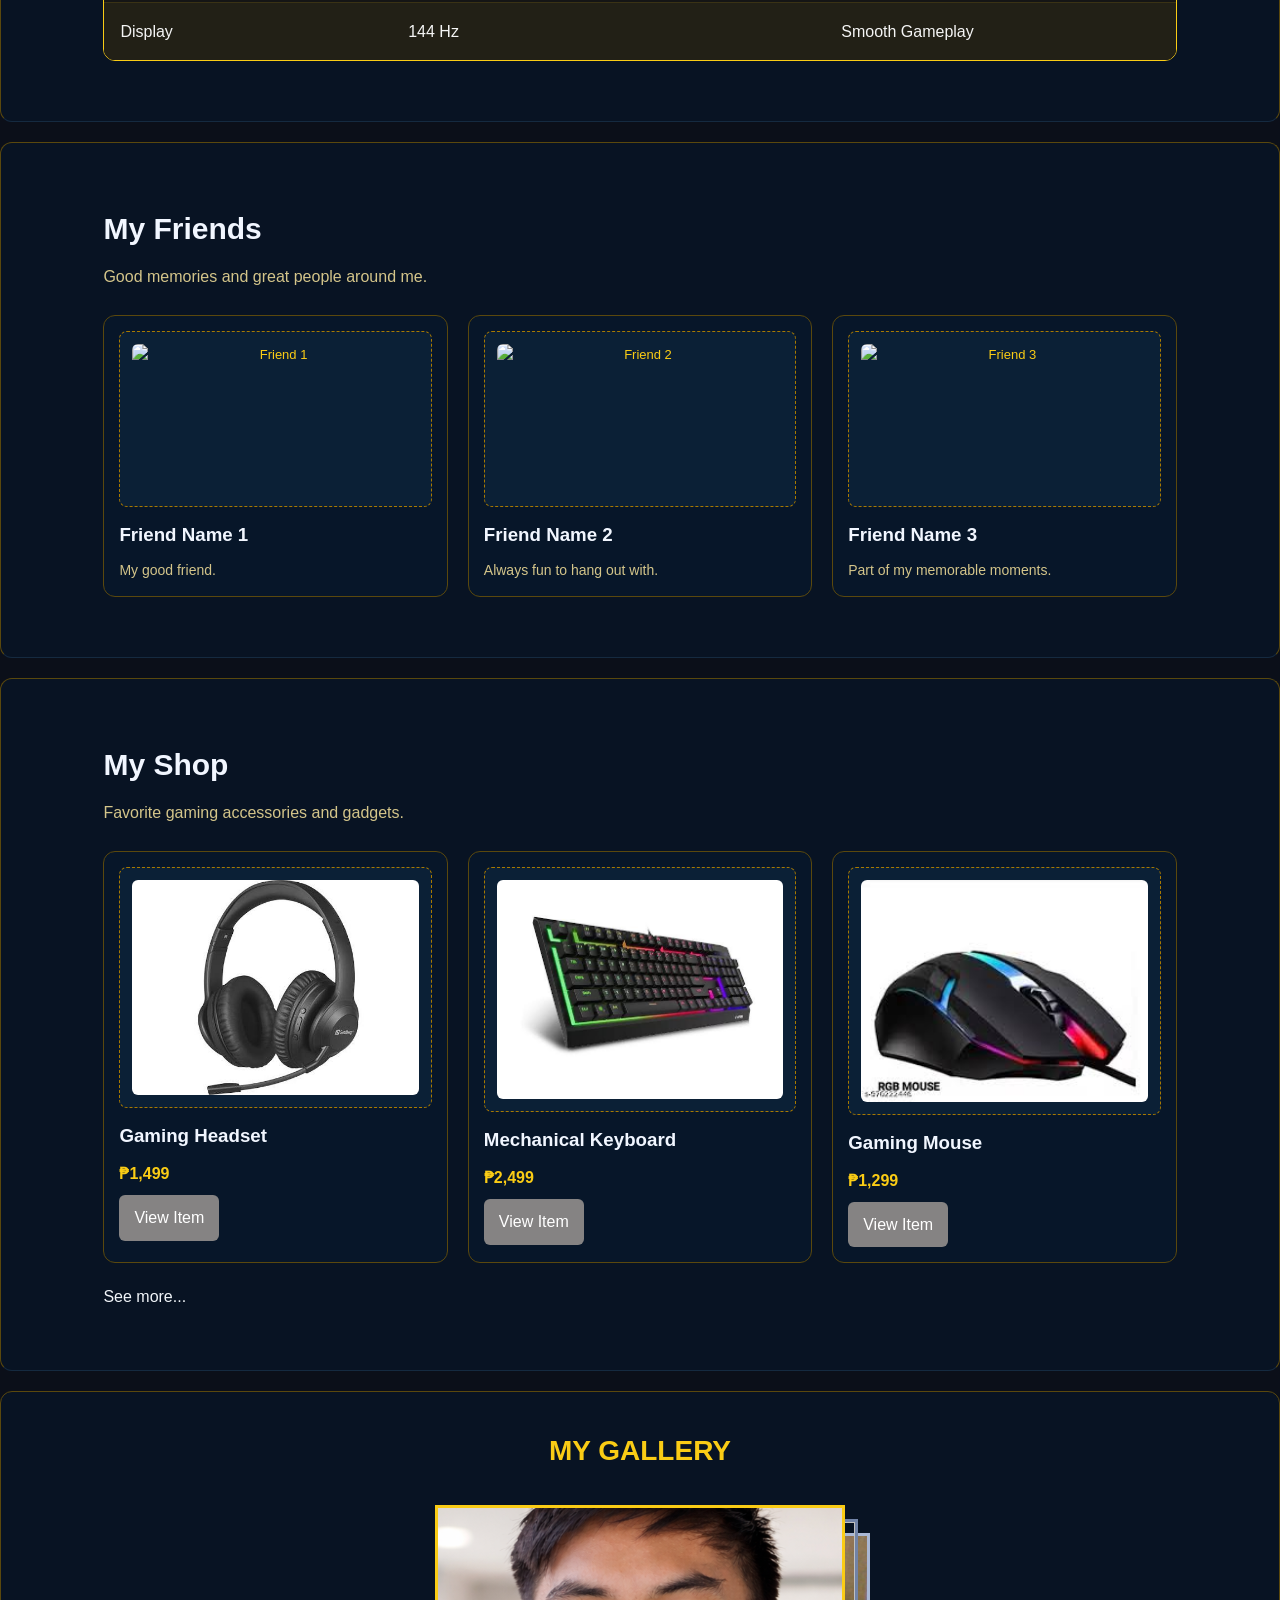
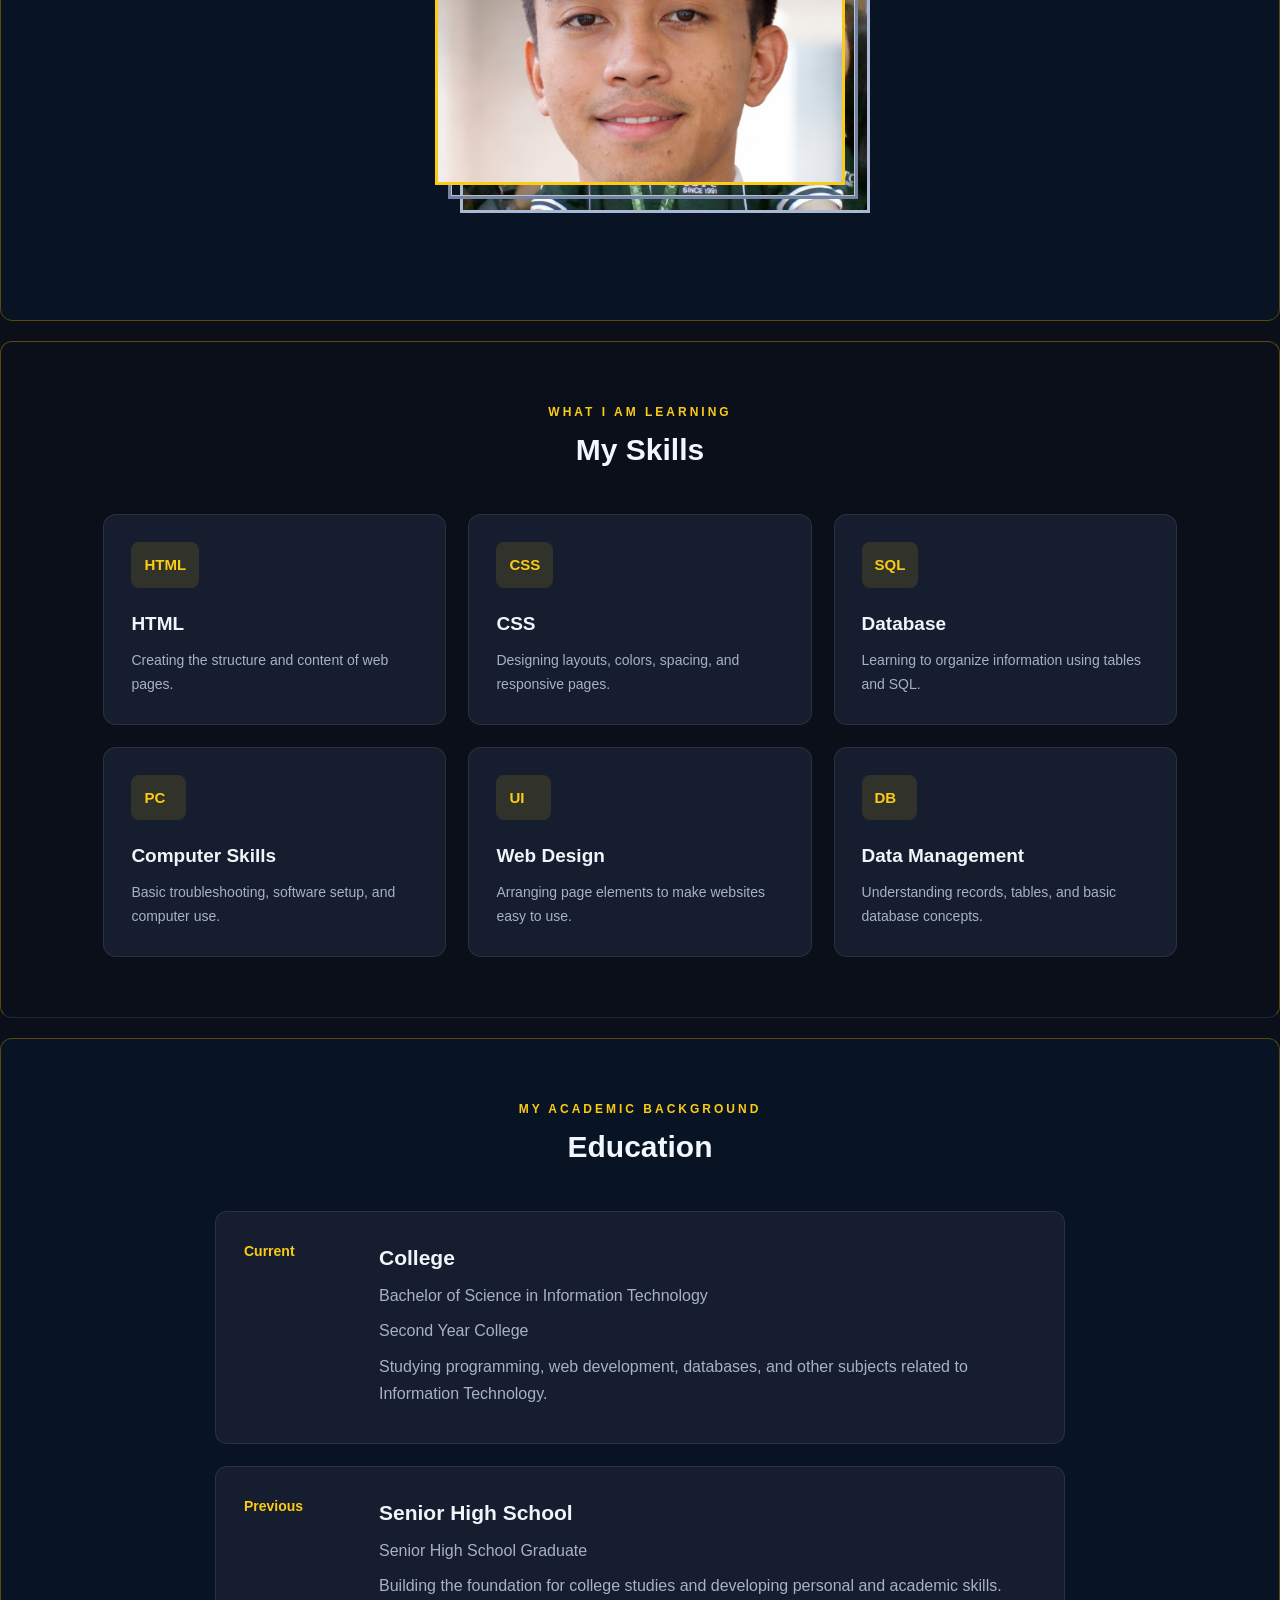
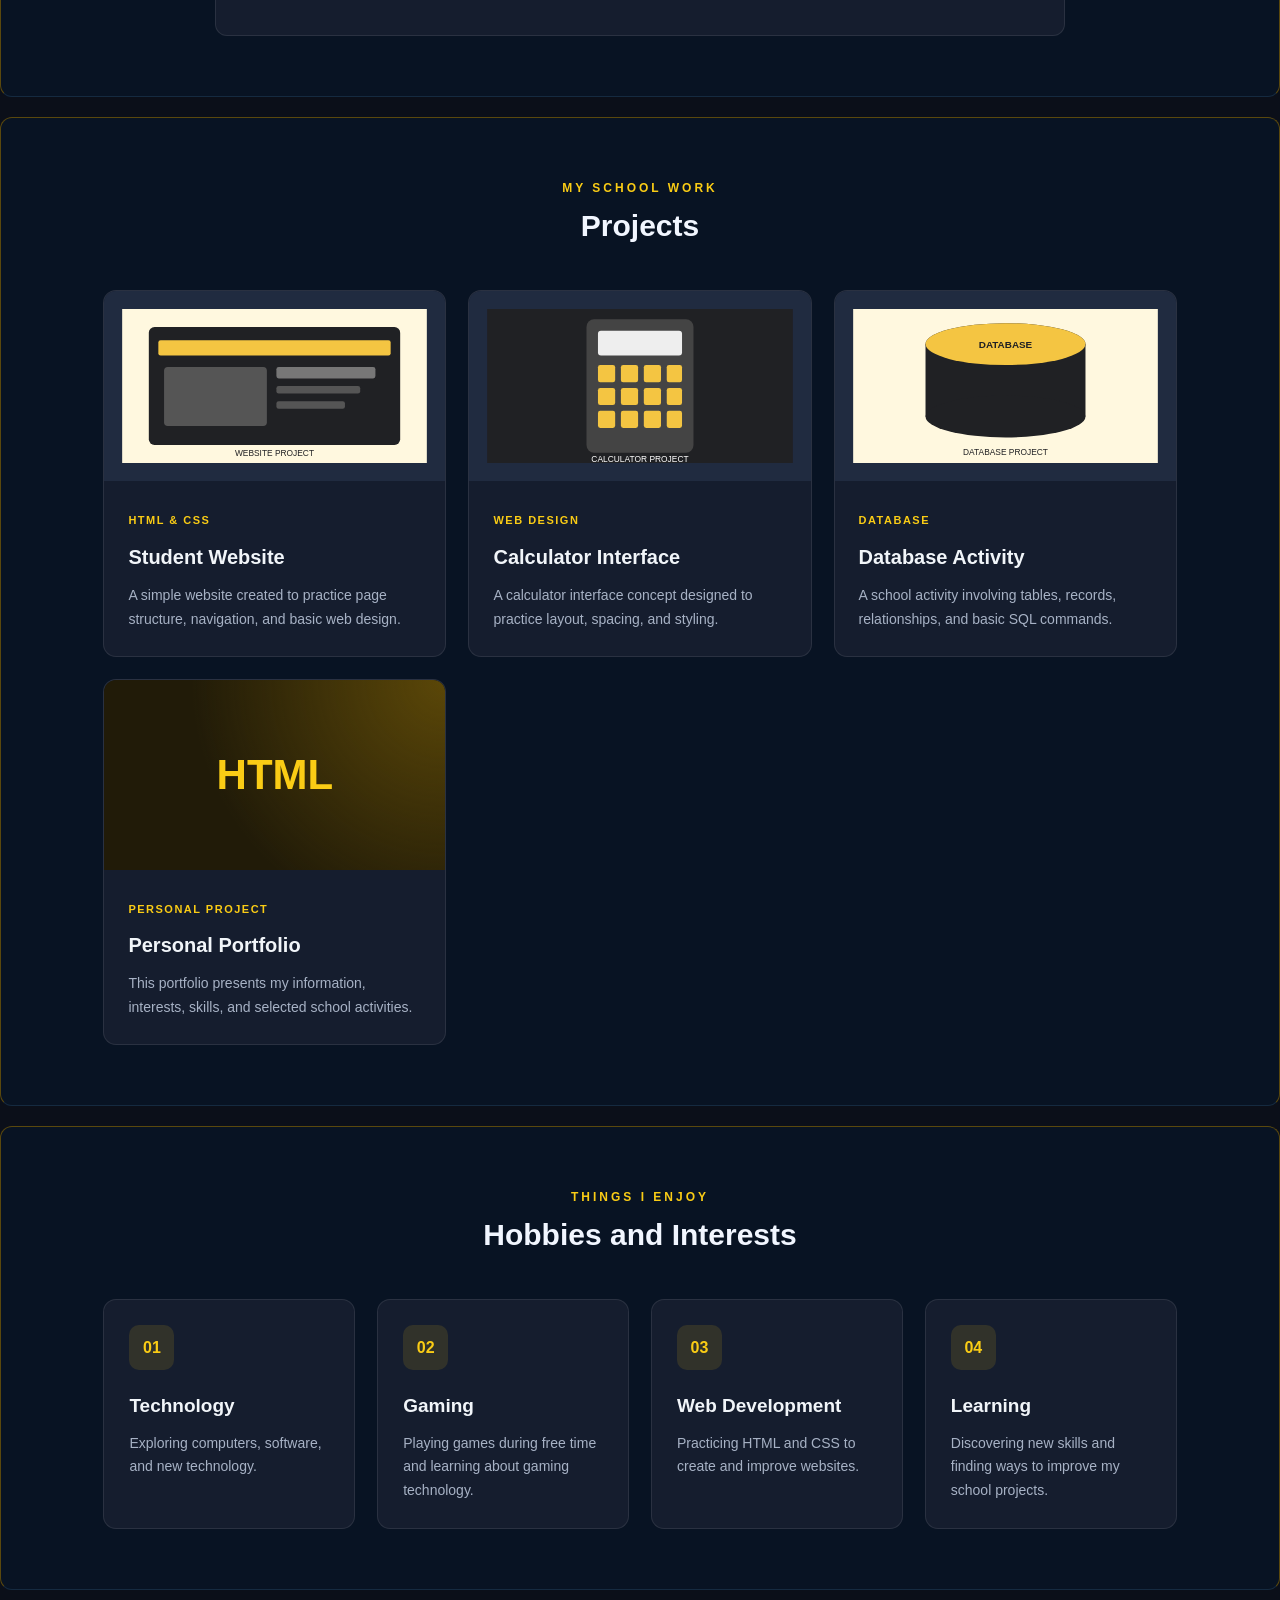
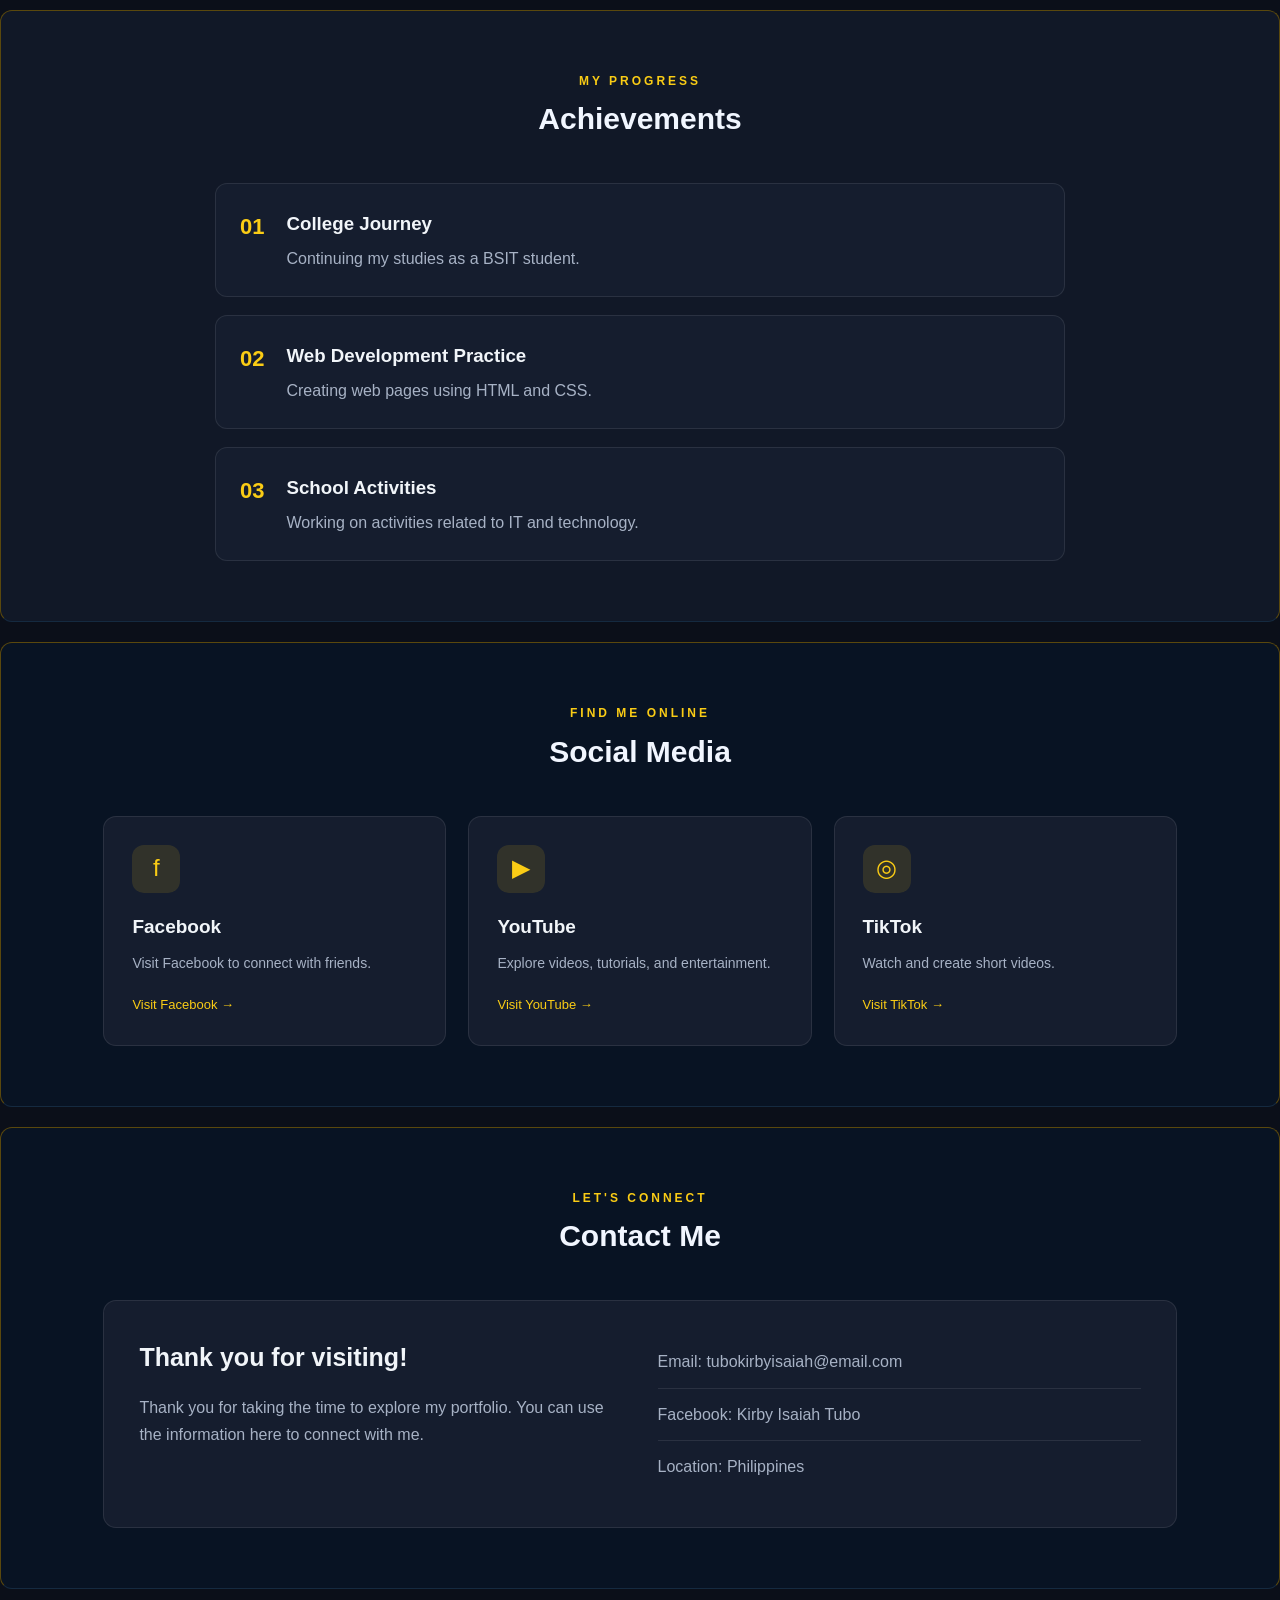
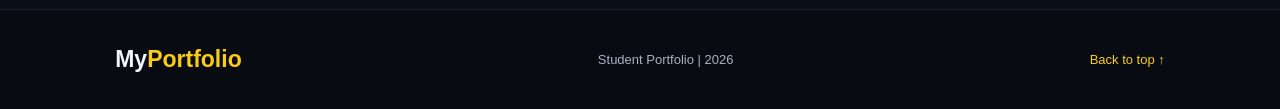
==== commit 15887b9a: "Replace images in index.html with new assets" ====
--- a/index.html
+++ b/index.html
@@ -61,7 +61,7 @@
         </div>
 
         <div class="hero-image">
-          <img src="assets/ferson.jpg" alt="Kirby's profile" />
+          <img src="assets/UTS.png" alt="Kirby's profile" />
         </div>
       </section>
 
@@ -392,7 +392,7 @@
         <div class="gallery-wrapper">
           <div class="main-card" id="mainCard">
             <img class="layer layer-3" src="assets/UTS.png" alt="" />
-            <img class="layer layer-2" src="assets/ferson.jpg" alt="" />
+            <img class="layer layer-2" src="assets/ferson2.png" alt="" />
             <img class="layer layer-1" src="assets/SKD.jpg" alt="" />
           </div>
 
@@ -402,7 +402,7 @@
             </button>
 
             <button class="thumbnail" data-index="1">
-              <img src="assets/ferson.jpg" alt="Photo 2" />
+              <img src="assets/ferson2.png" alt="Photo 2" />
             </button>
 
             <button class="thumbnail" data-index="2">
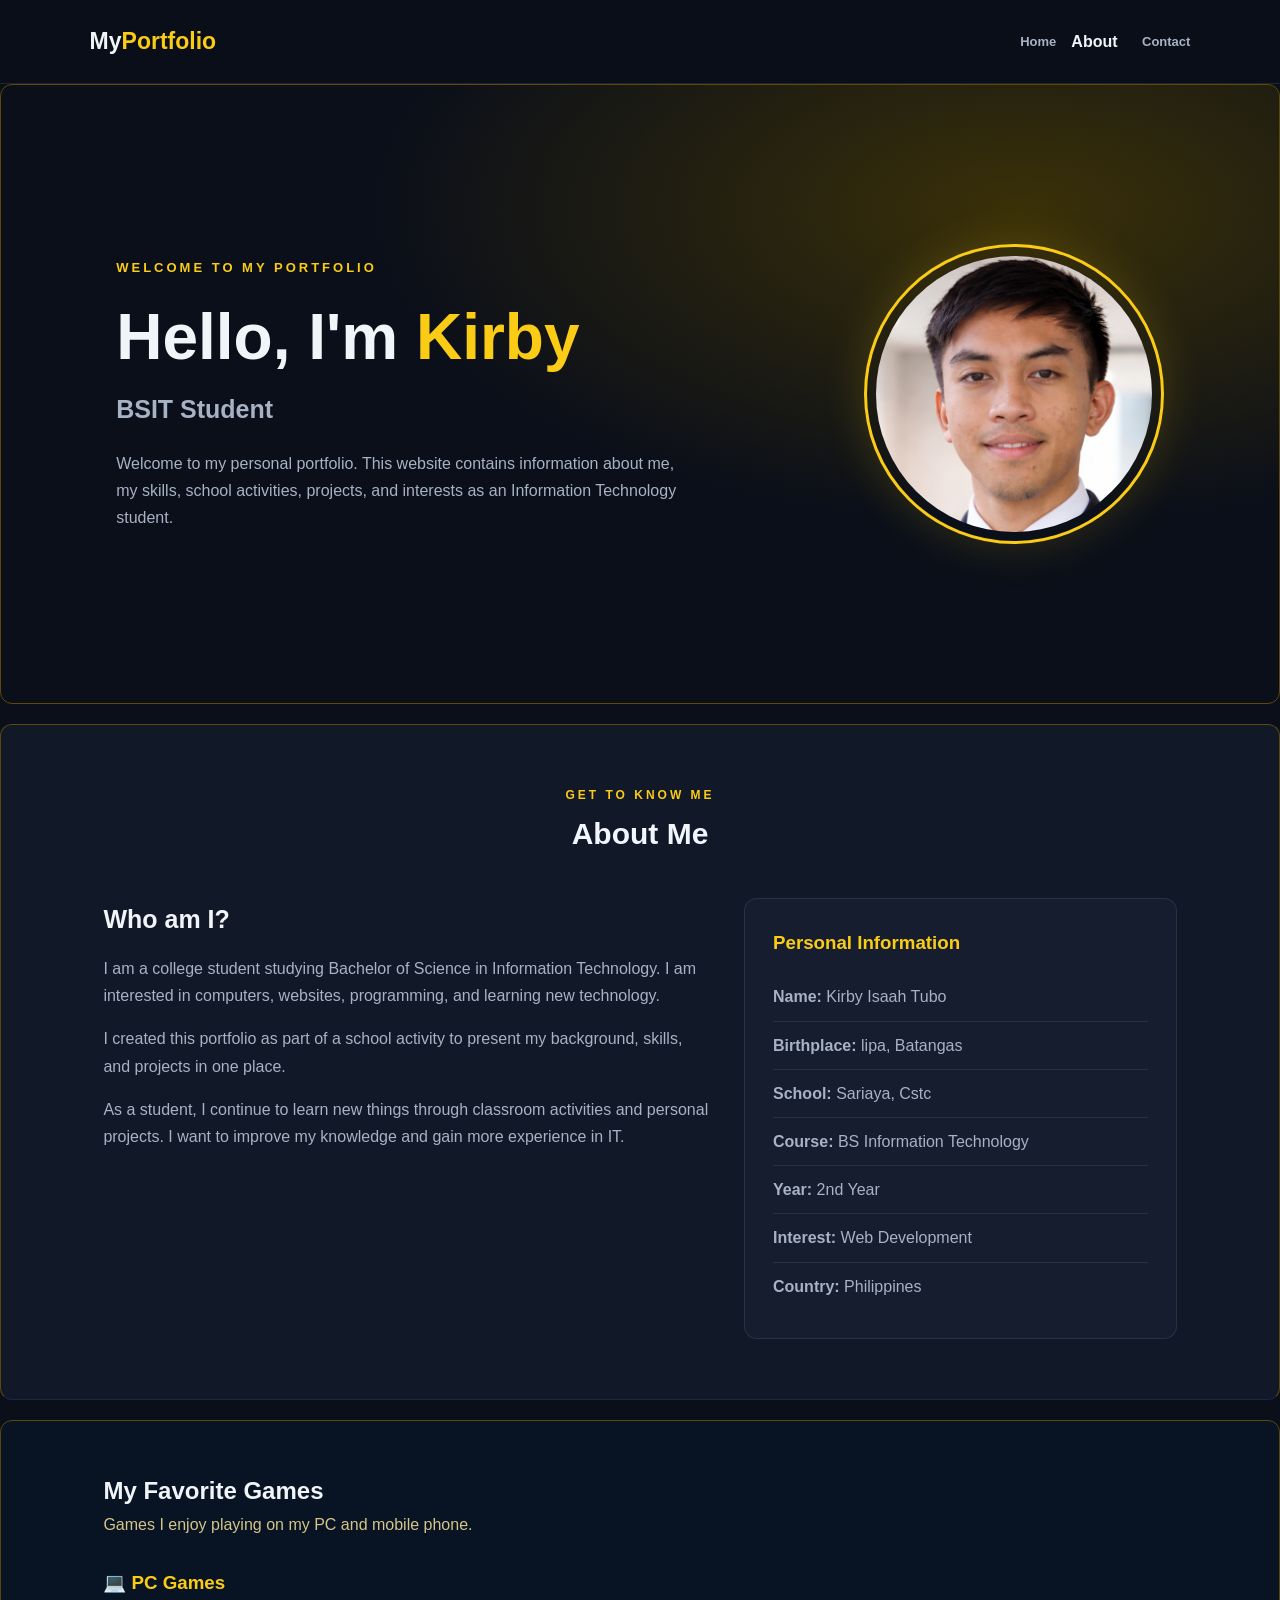
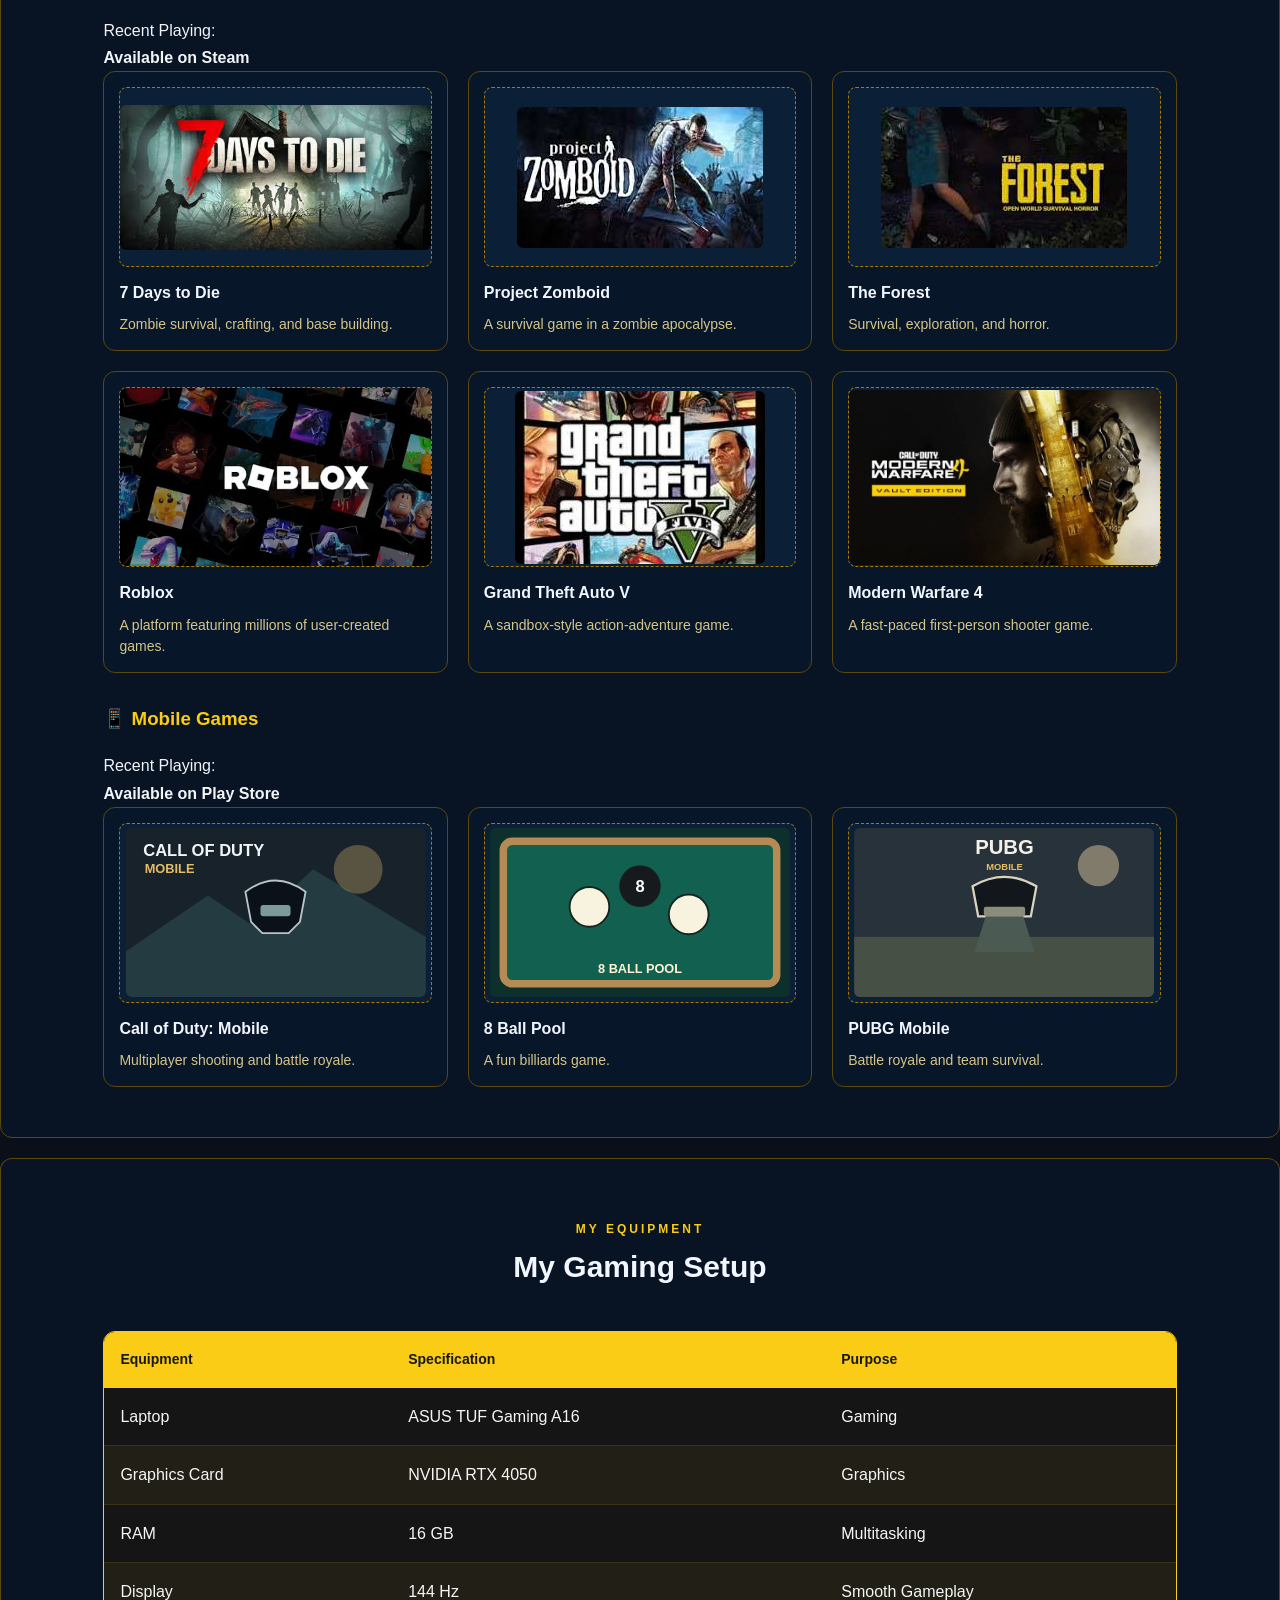
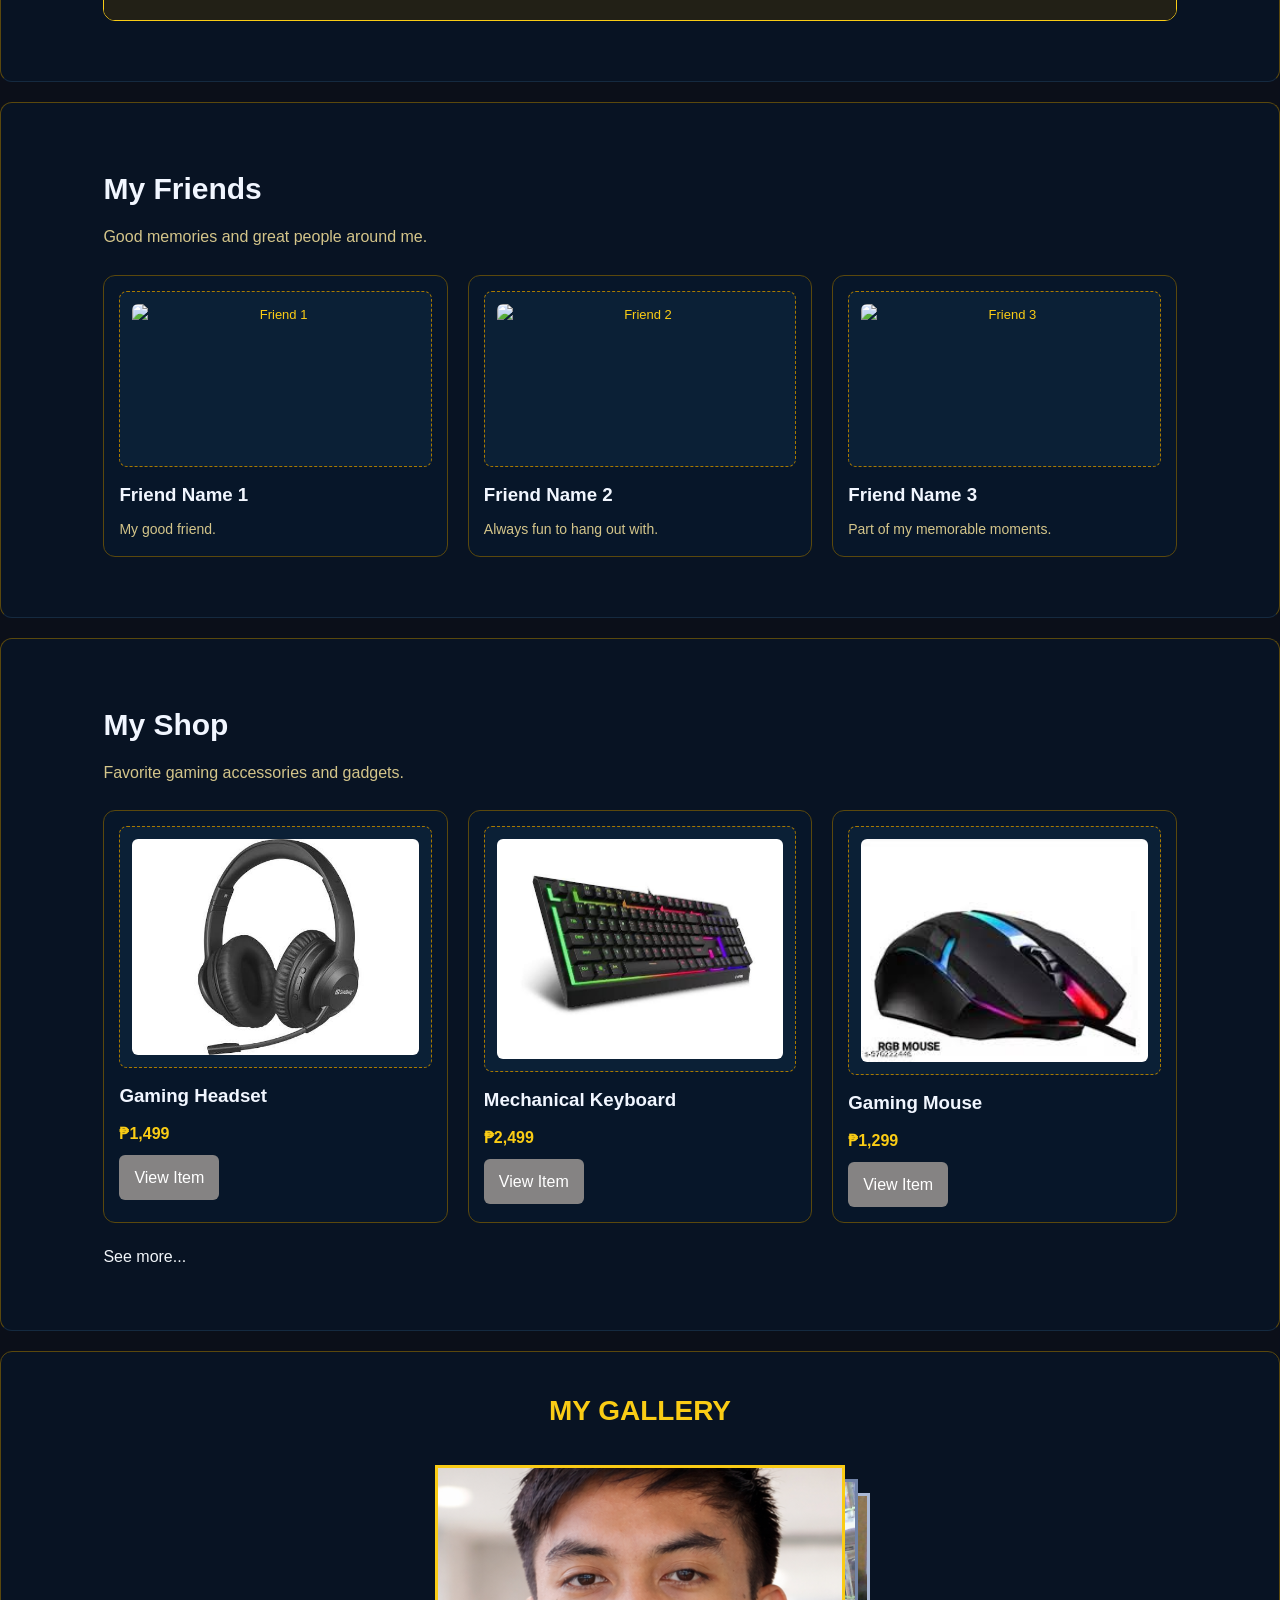
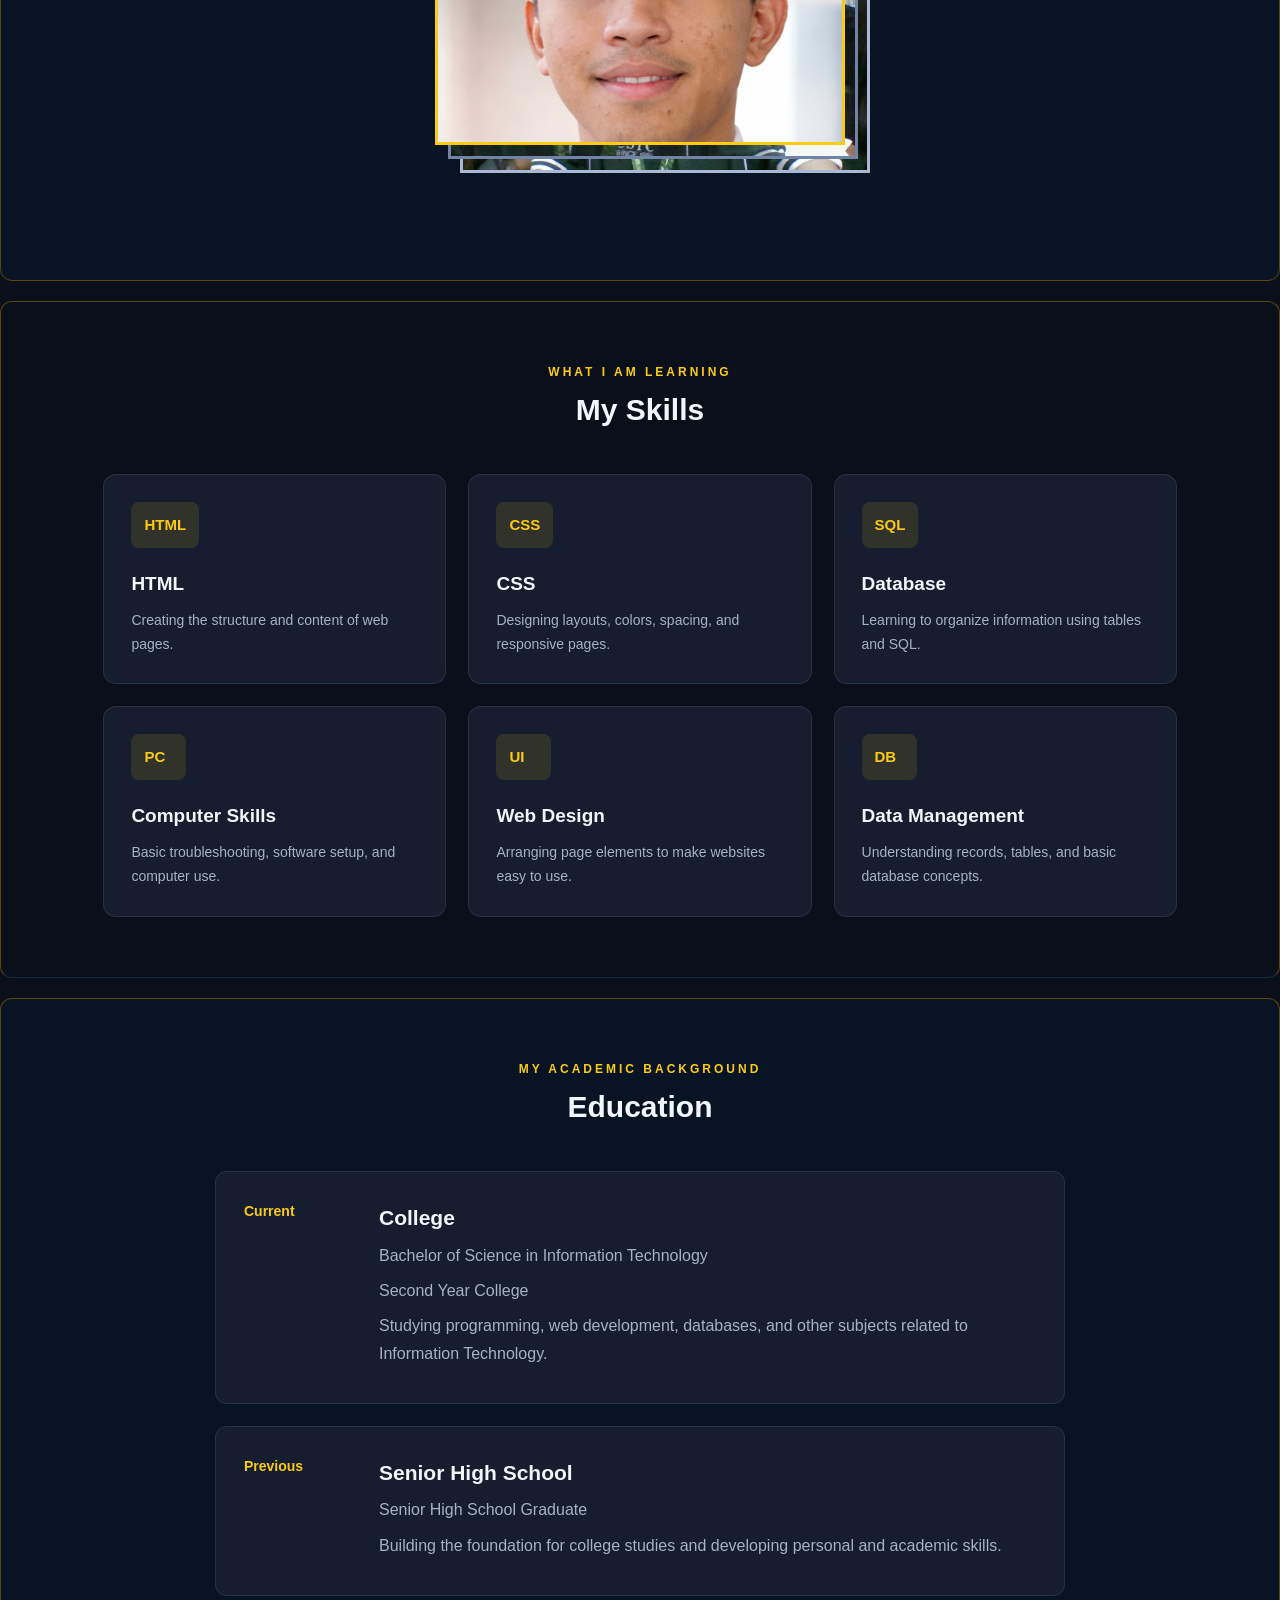
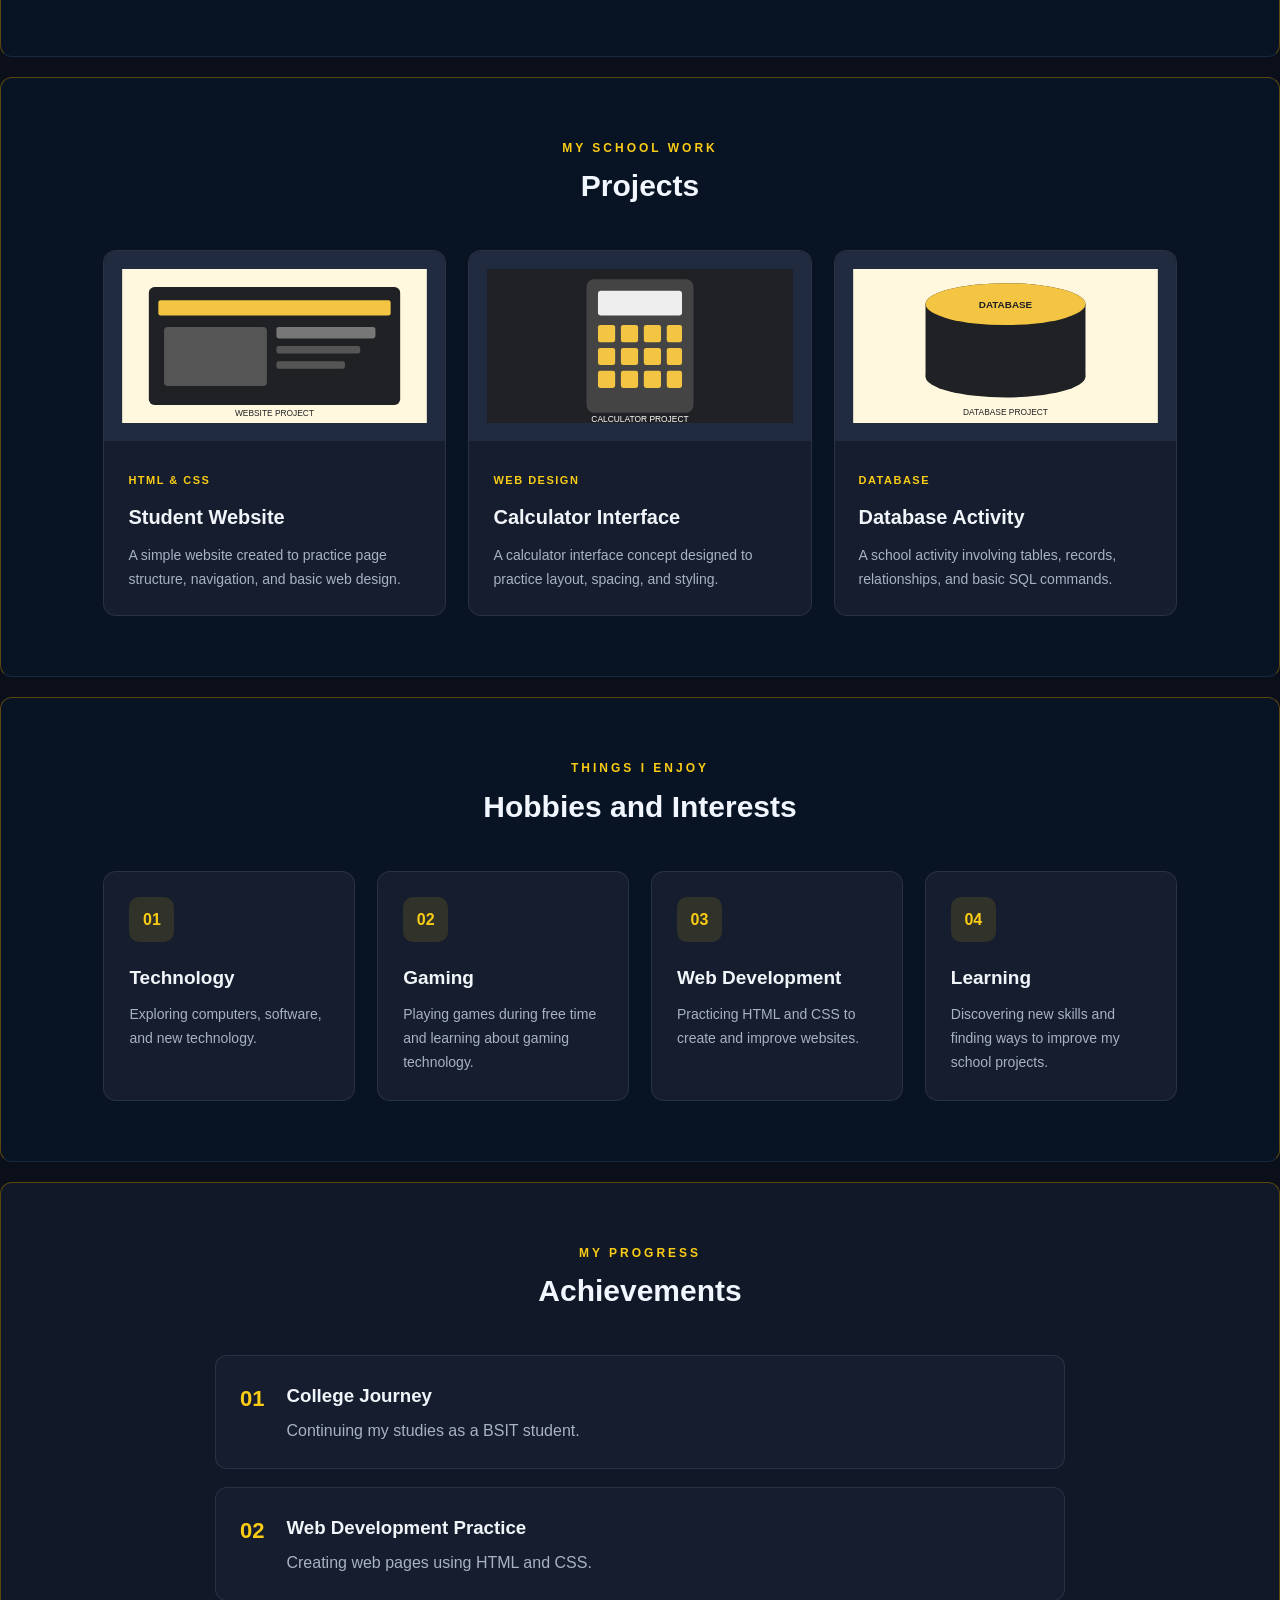
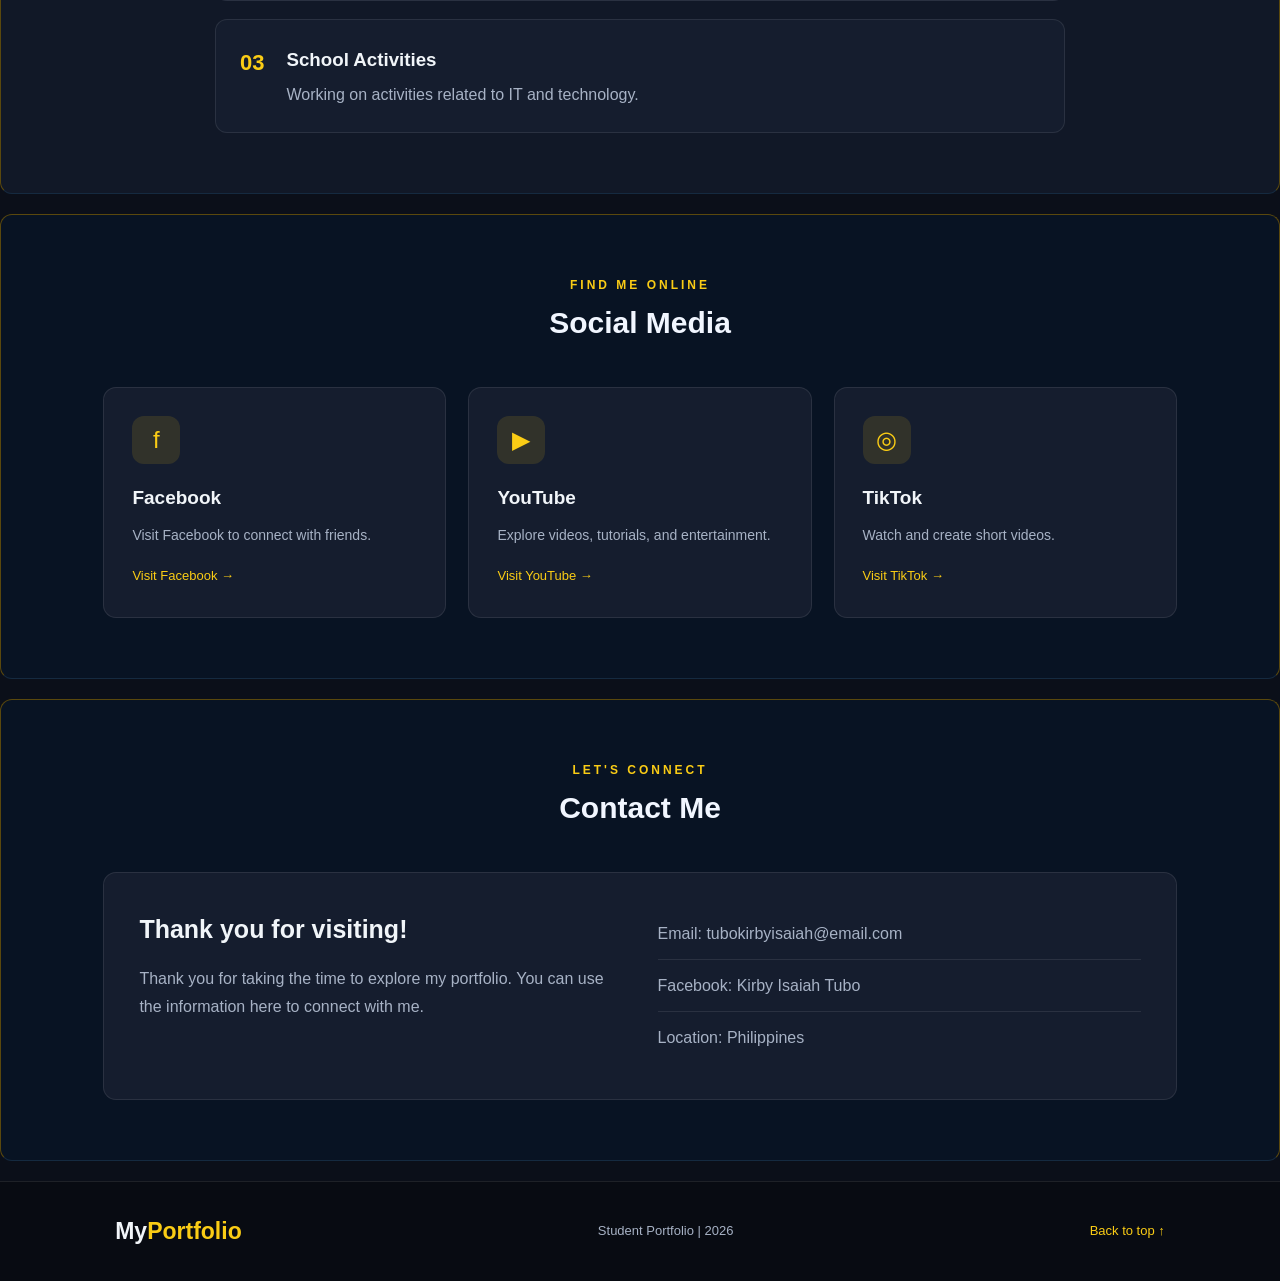
==== commit 982af3f2: "Refactor index.html by removing buttons and updating sections Removed hero buttons and updated secti" ====
--- a/index.html
+++ b/index.html
@@ -54,15 +54,12 @@
             about me, my skills, school activities, projects, and interests as
             an Information Technology student.
           </p>
-          <div class="hero-buttons">
-            <a href="#about" class="button">About Me</a>
-            <a href="#projects" class="button button-outline">View Projects</a>
-          </div>
         </div>
 
         <div class="hero-image">
           <img src="assets/UTS.png" alt="Kirby's profile" />
         </div>
+
       </section>
 
             <section id="about" class="section about">
@@ -103,7 +100,7 @@
         </div>
       </section>
 
-      <section id="games" class="section">
+      <section id="gaming" class="section-games">
         <div class="container">
           <h2>My Favorite Games</h2>
           <p class="section-description">
@@ -525,7 +522,7 @@
             </div>
           </article>
 
-          <article class="project-card">
+          <div class="project-card">
             <img src="assets/project-database.svg" alt="Database activity" />
             <div class="project-content">
               <span class="project-tag">DATABASE</span>
@@ -533,18 +530,6 @@
               <p>
                 A school activity involving tables, records, relationships, and
                 basic SQL commands.
-              </p>
-            </div>
-          </article>
-
-          <article class="project-card">
-            <div class="project-placeholder">HTML</div>
-            <div class="project-content">
-              <span class="project-tag">PERSONAL PROJECT</span>
-              <h3>Personal Portfolio</h3>
-              <p>
-                This portfolio presents my information, interests, skills, and
-                selected school activities.
               </p>
             </div>
           </article>
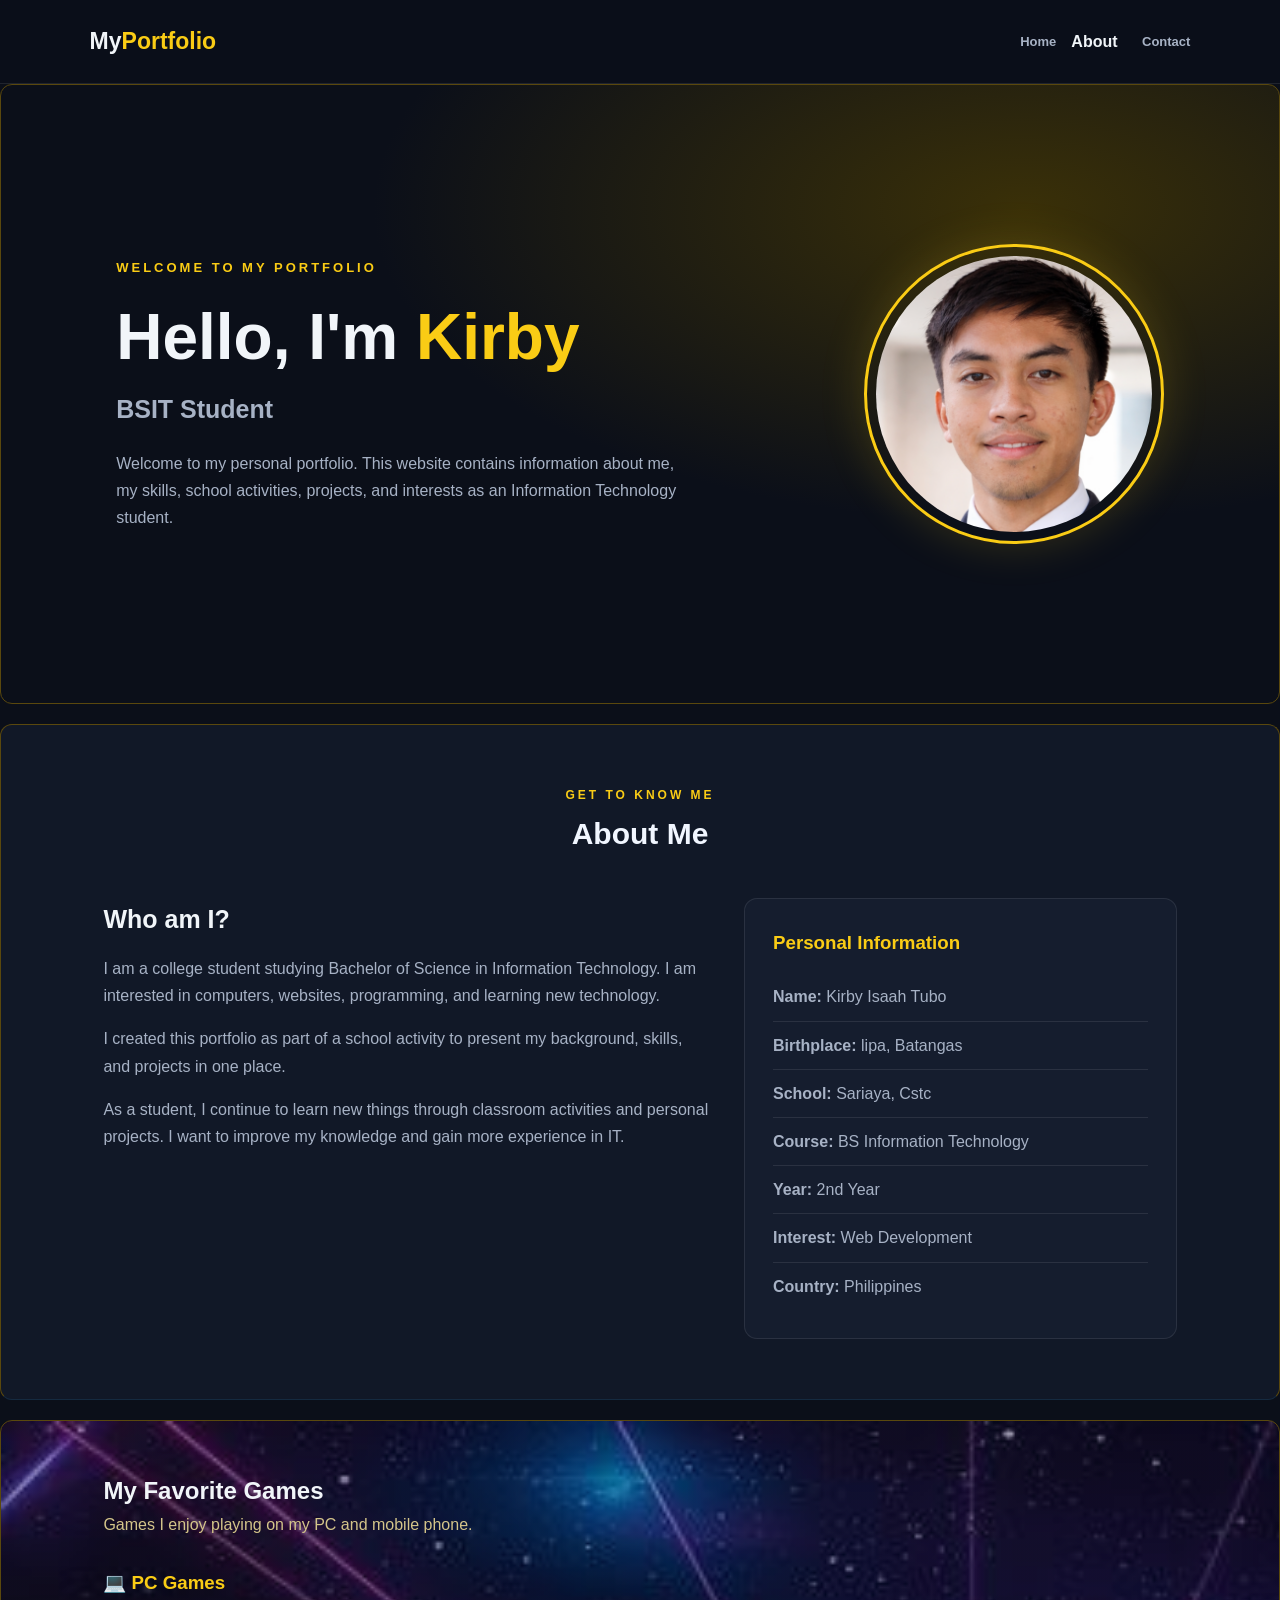
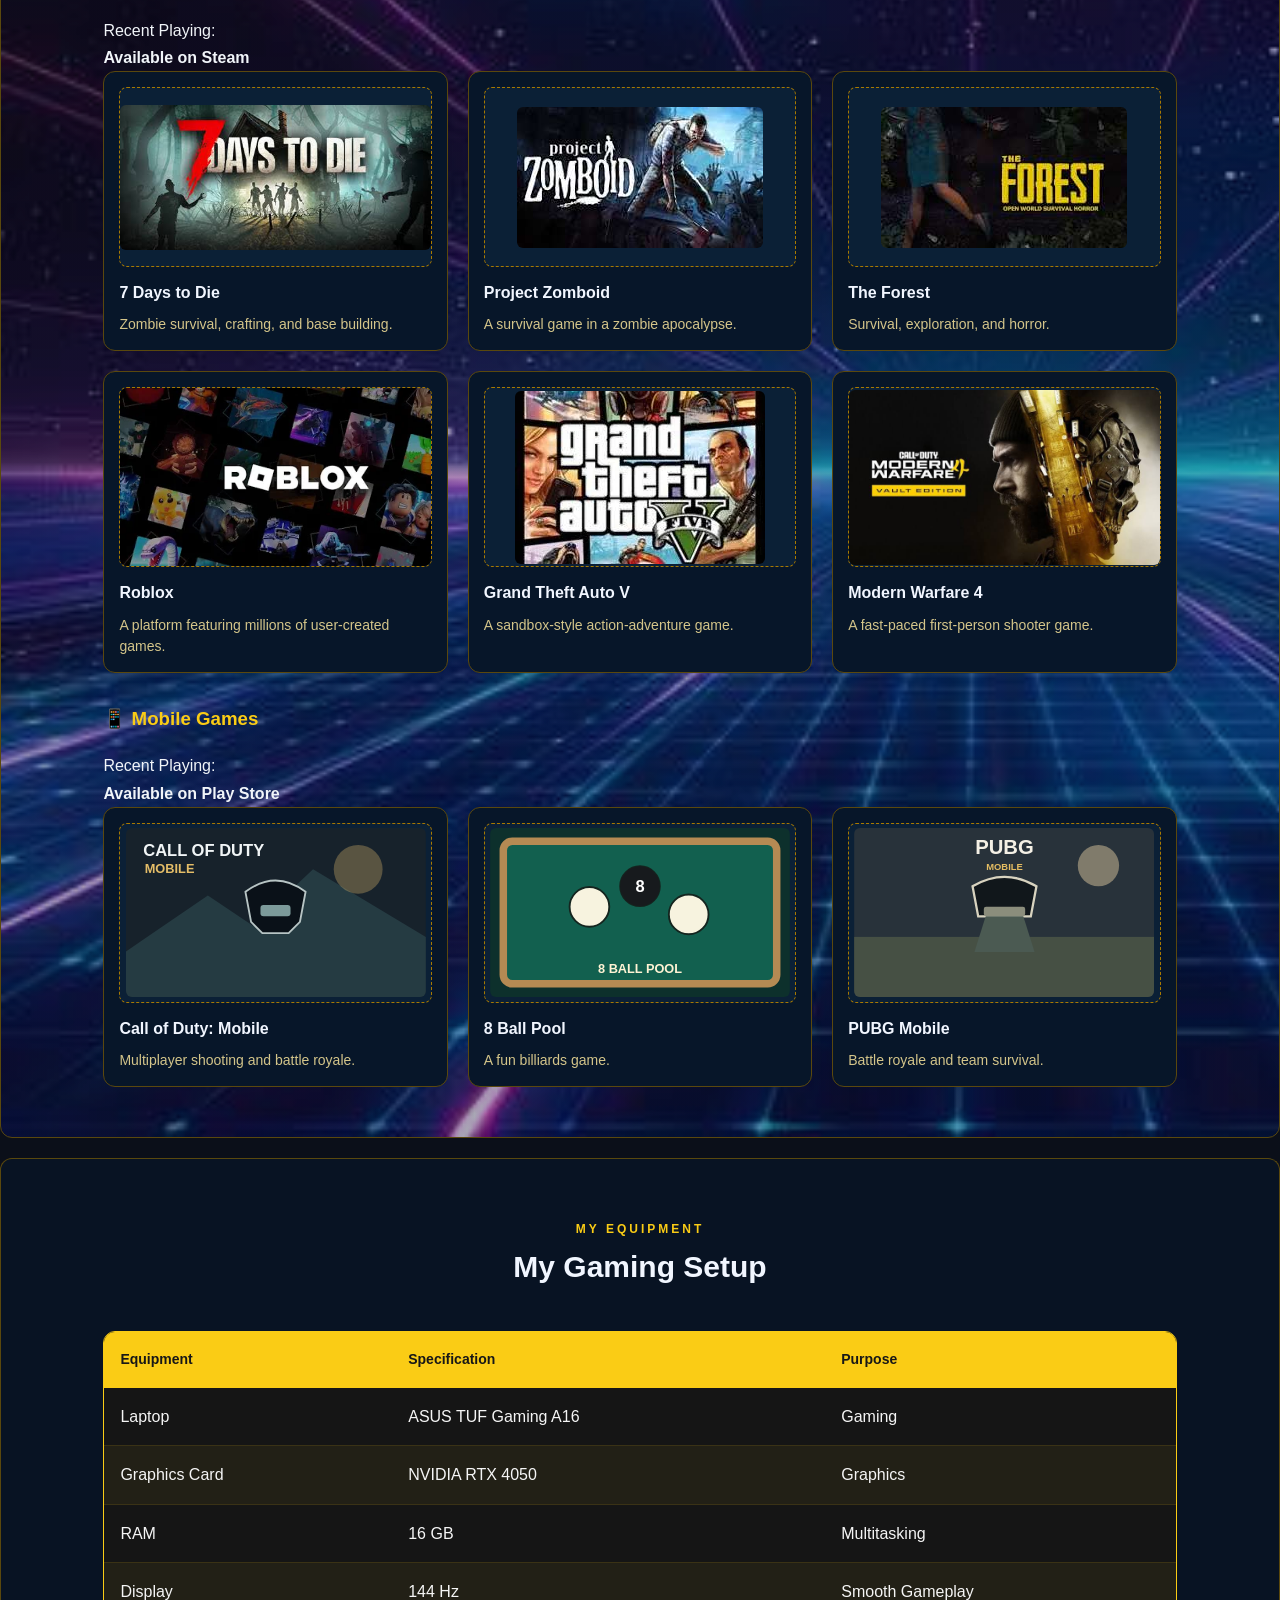
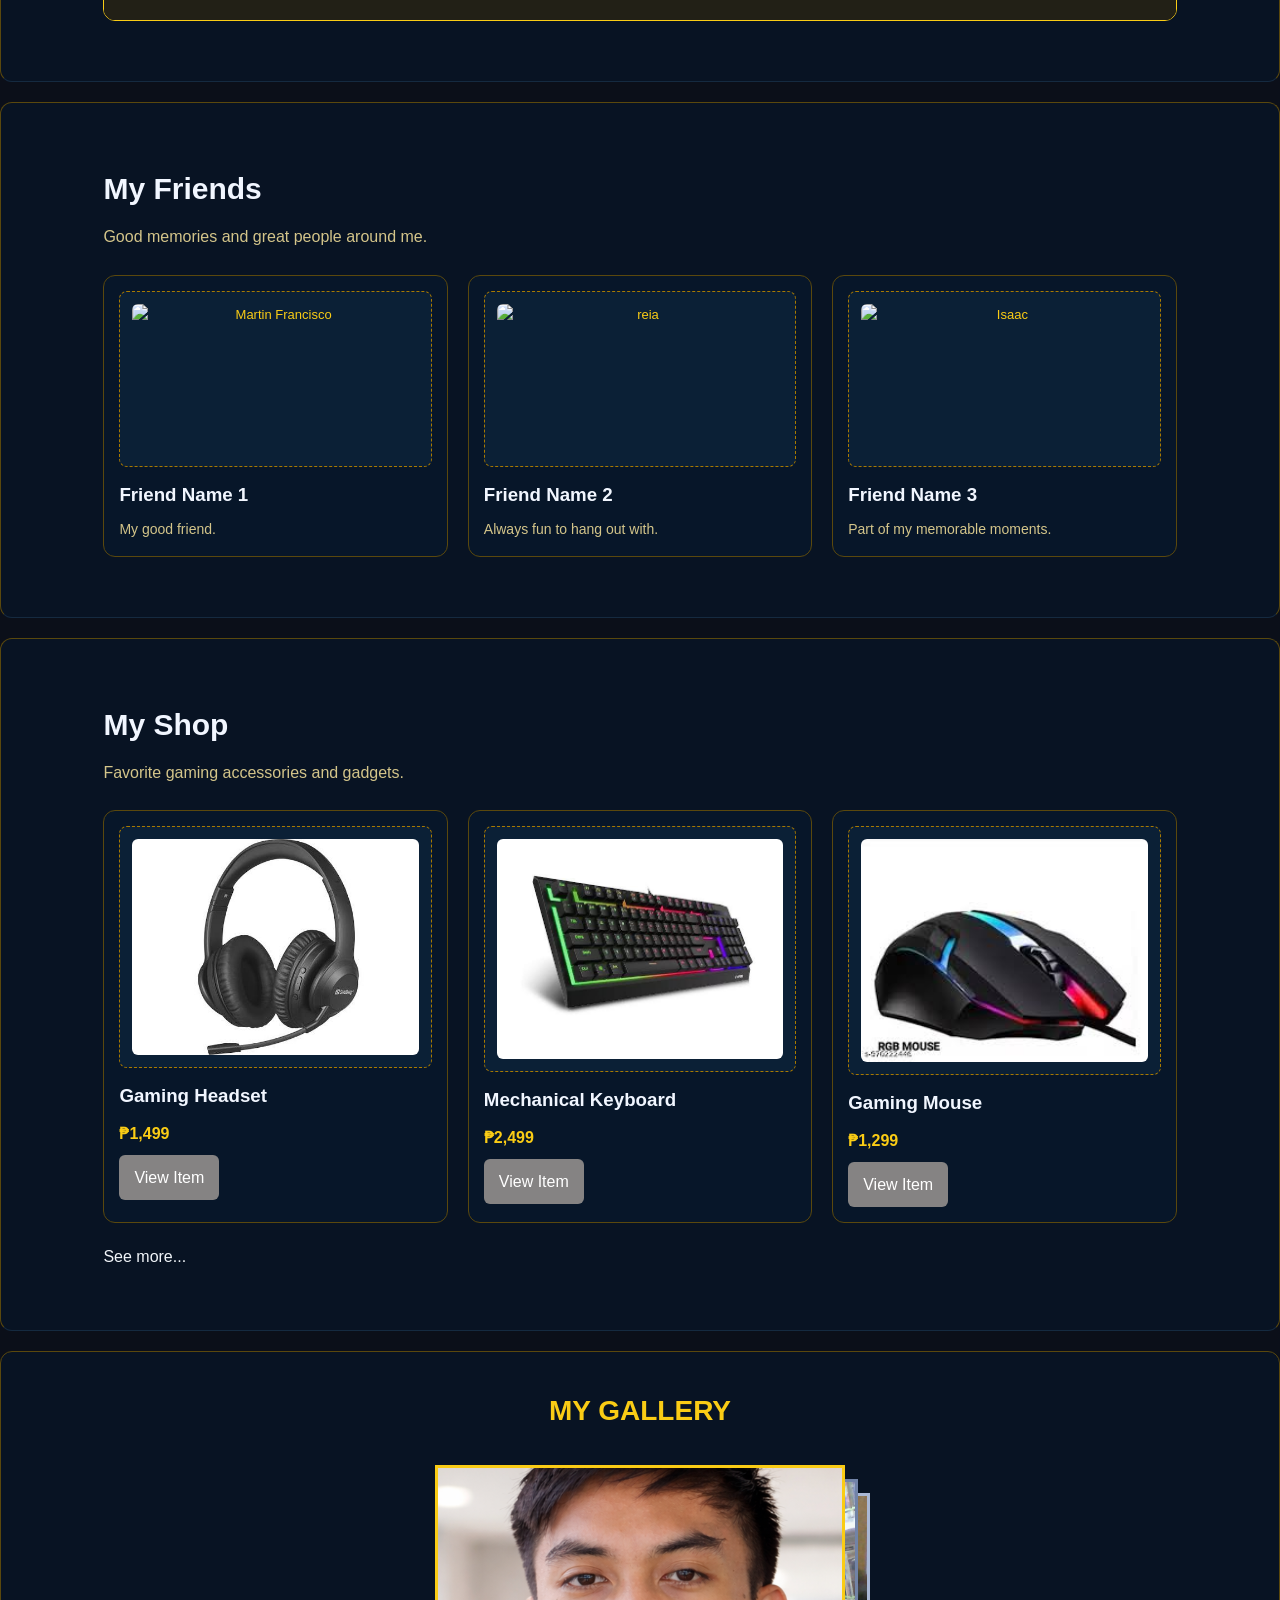
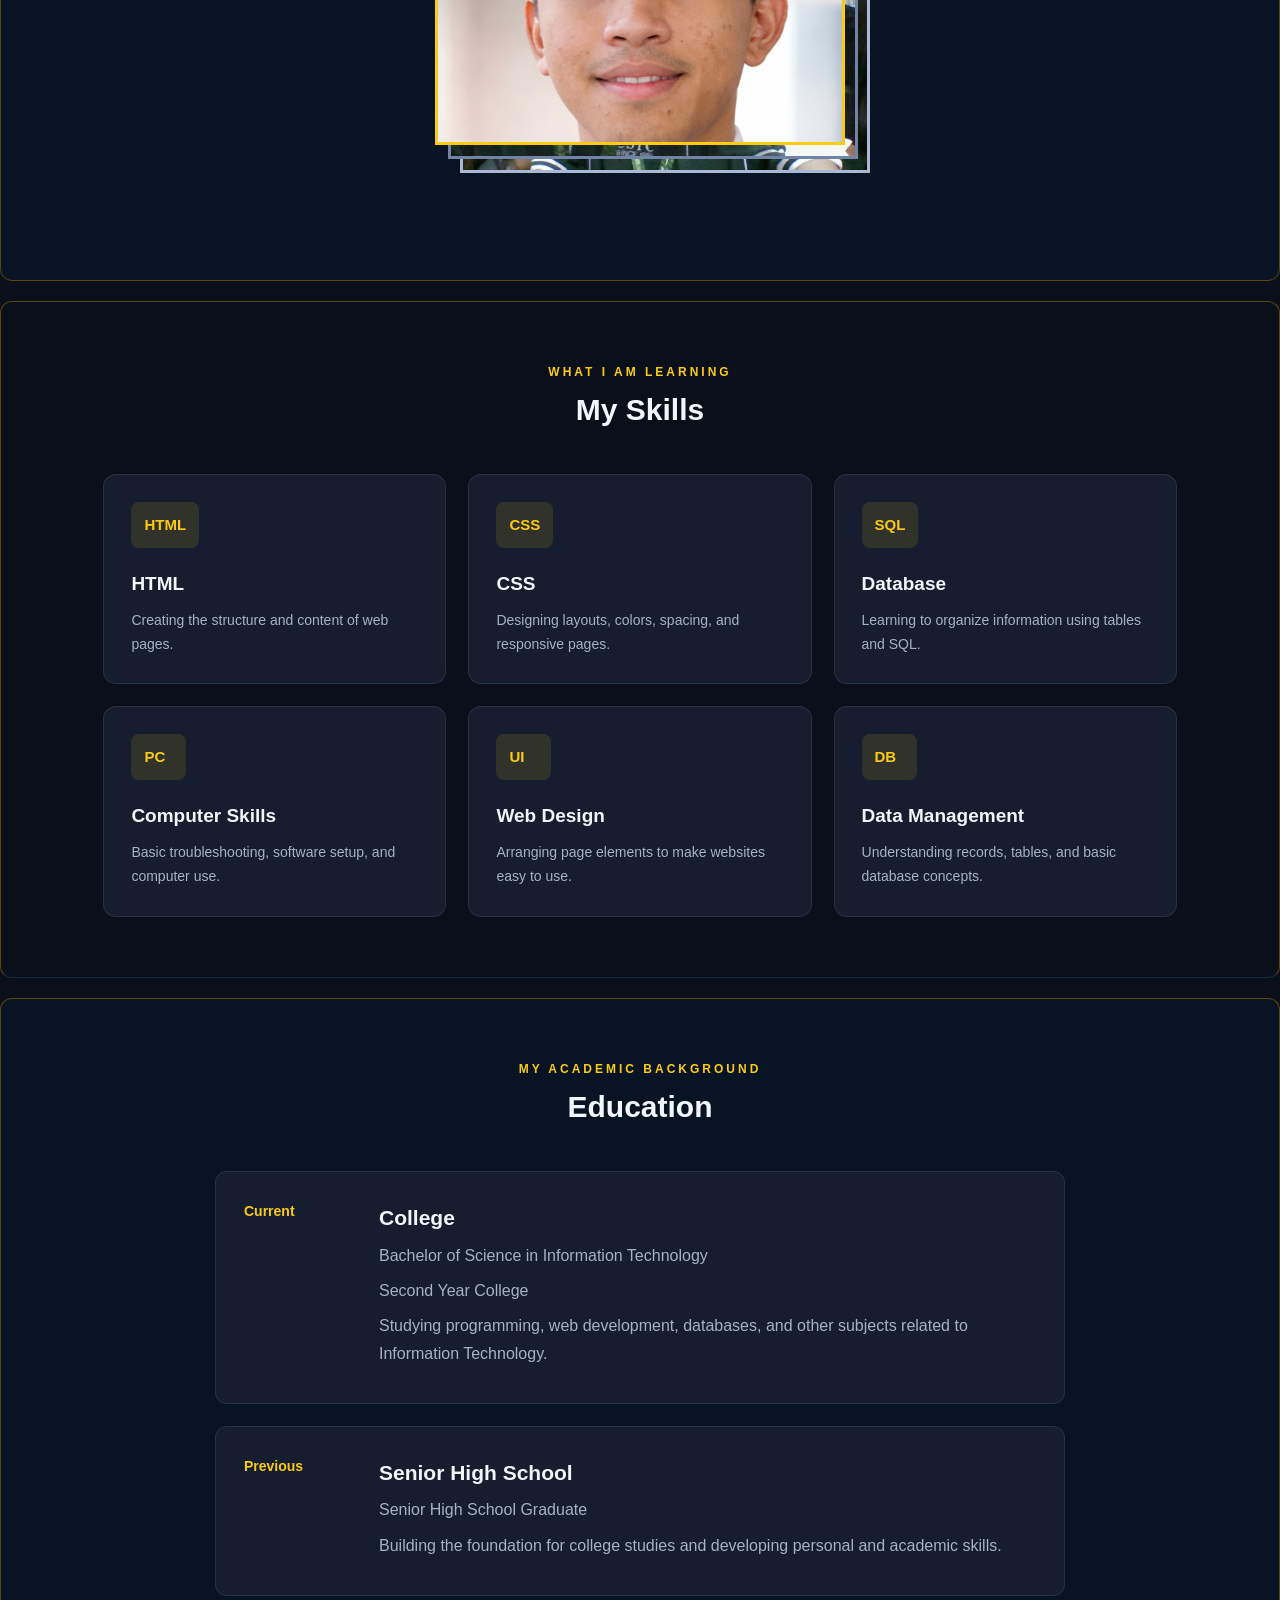
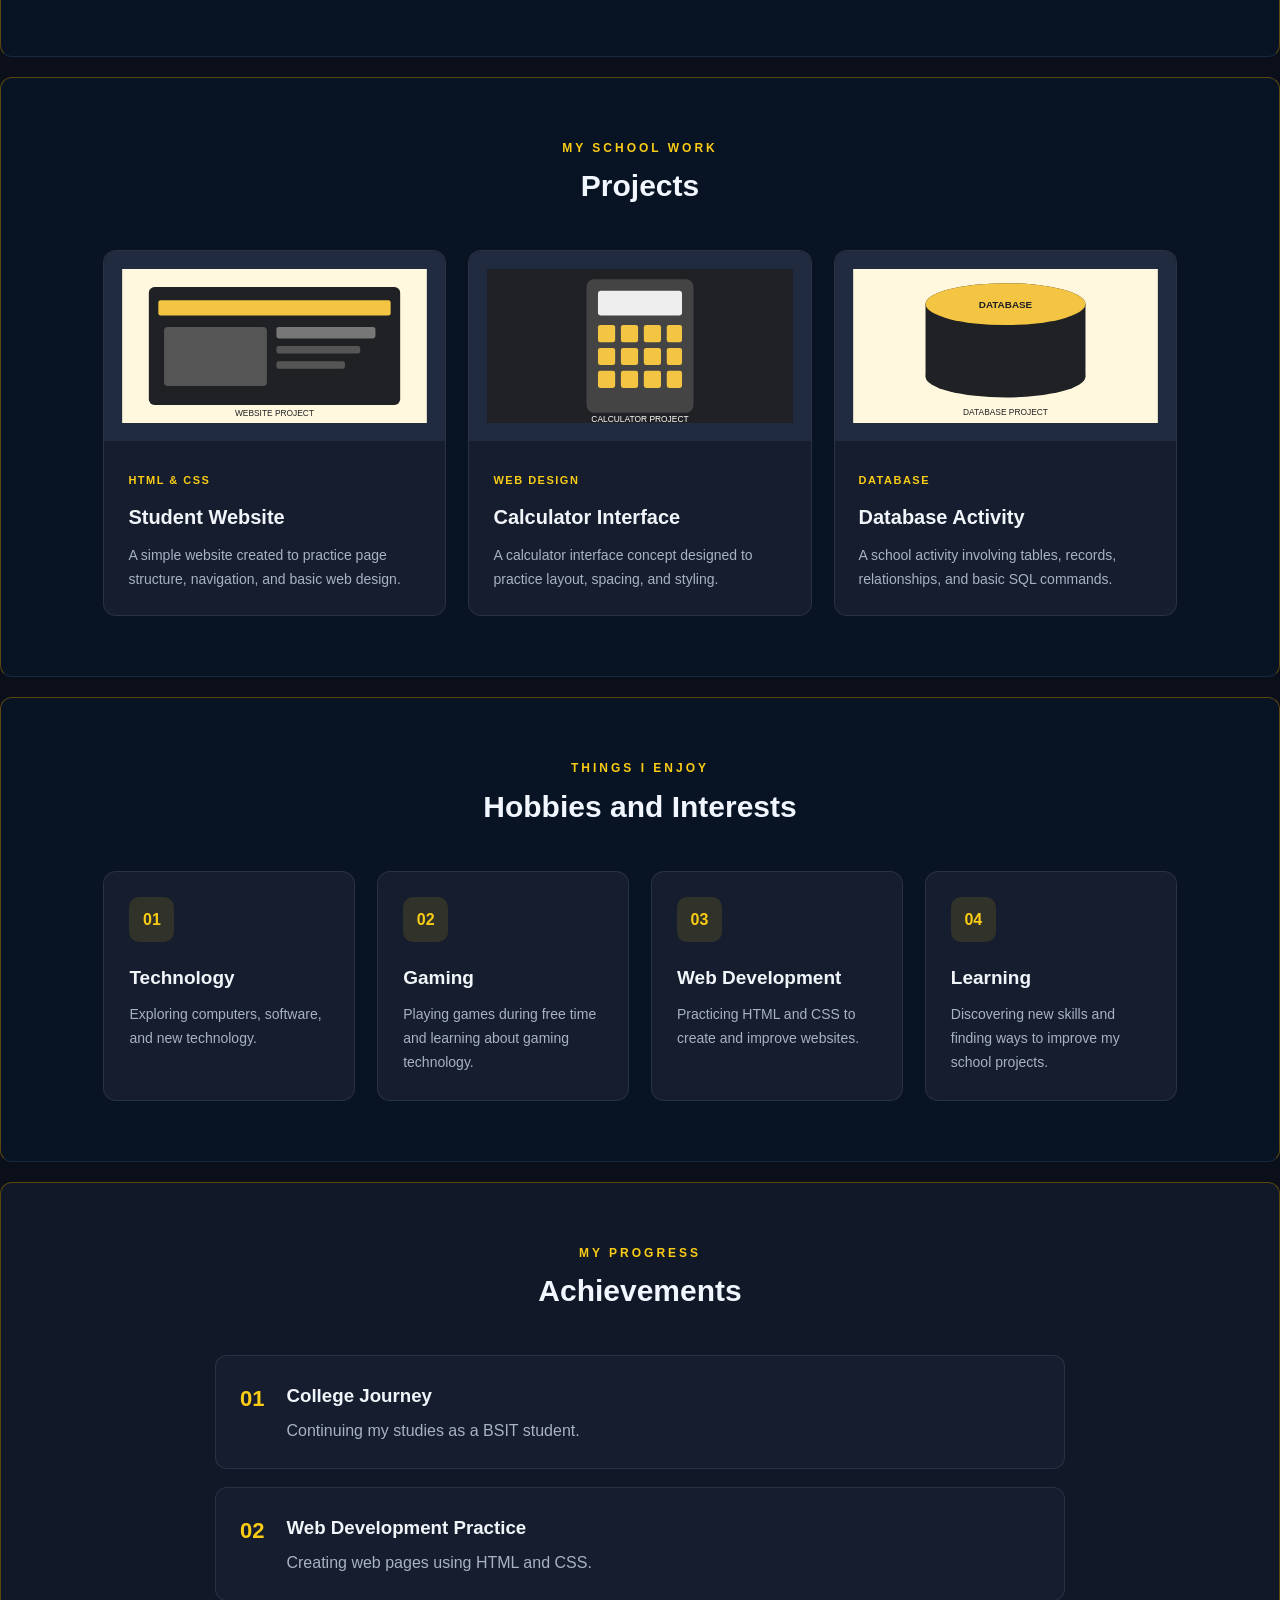
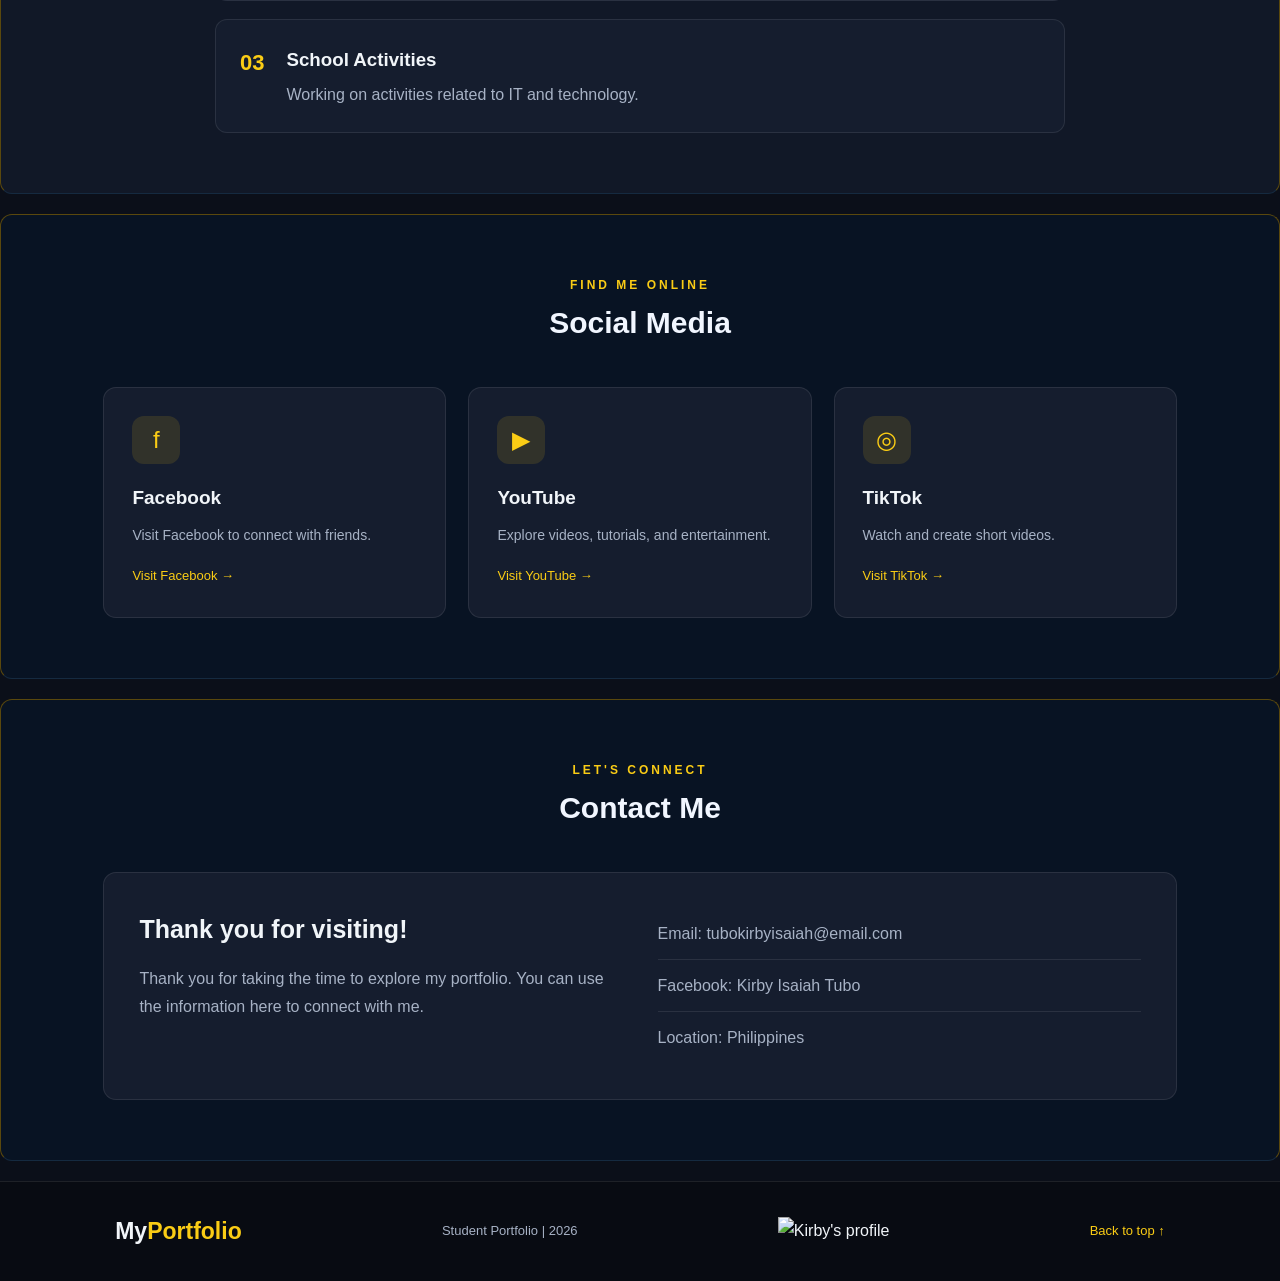
==== commit a19d7d5d: "Update links and alt text in index.html" ====
--- a/index.html
+++ b/index.html
@@ -25,7 +25,7 @@
 
           <div class="dropdown-menu">
             <a href="#about">ABOUT ME</a>
-            <a href="#games">GAMES</a>
+            <a href="#gaming">GAMES</a>
             <a href="#setup">GAMING SETUP</a>
             <a href="#friends">FRIENDS</a>
             <a href="#shop">SHOP</a>
@@ -175,7 +175,7 @@
               <div class="game-card">
                 <div class="game-image">
                   <a
-                    href="https://www.roblox.com/"
+                    href="https://store.steampowered.com/app/3240220/Grand_Theft_Auto_V_Enhanced/"
                     target="_blank"
                     rel="noopener noreferrer"
                   >
@@ -189,7 +189,7 @@
               <div class="game-card">
                 <div class="game-image">
                   <a
-                    href="https://www.roblox.com/"
+                    href="https://store.steampowered.com/app/4435490/Call_of_Duty_Modern_Warfare_4/"
                     target="_blank"
                     rel="noopener noreferrer"
                   >
@@ -311,7 +311,7 @@
           <div class="friends-grid">
             <div class="friend-card">
               <div class="friend-image">
-                <img src="assets/friend-1.jpg" alt="Friend 1" />
+                <img src="assets/friend-1.jpg" alt="Martin Francisco" />
               </div>
               <h3>Friend Name 1</h3>
               <p>My good friend.</p>
@@ -319,7 +319,7 @@
 
             <div class="friend-card">
               <div class="friend-image">
-                <img src="assets/friend-2.jpg" alt="Friend 2" />
+                <img src="assets/friend-2.jpg" alt="reia" />
               </div>
               <h3>Friend Name 2</h3>
               <p>Always fun to hang out with.</p>
@@ -327,7 +327,7 @@
 
             <div class="friend-card">
               <div class="friend-image">
-                <img src="assets/friend-3.jpg" alt="Friend 3" />
+                 <img src="assets/friend-3.jpg" alt="Isaac" />
               </div>
               <h3>Friend Name 3</h3>
               <p>Part of my memorable moments.</p>
@@ -685,6 +685,7 @@
     <footer class="footer">
       <a href="#home" class="logo">My<span>Portfolio</span></a>
       <p>Student Portfolio | 2026</p>
+      <img onclick="window.open('https://github.com/KirbyTuboPH/Kirby-Portfolio.git')" src="assets/github.png" alt="Kirby's profile" class="link-information" />
       <a href="#home" class="back-to-top">Back to top ↑</a>
     </footer>
   </body>
--- a/style.css
+++ b/style.css
@@ -923,6 +923,18 @@
     box-sizing: border-box;
 }
 
+.section-games {
+    padding: 50px 8%;
+    margin-bottom: 20px;
+    scroll-margin-top: 100px;
+    border: 1px solid #5a480d;
+    border-radius: 12px;
+    background-image: linear-gradient(to bottom, rgba(7, 22, 41, 0.349), rgba(7, 22, 41, 0.349)), url('assets/gaming\ background.jpg') ;
+    background-size: cover;
+    box-sizing: border-box;
+}
+
+
 
 html {
     scroll-behavior: smooth;
@@ -1522,4 +1534,3 @@
     transform: scale(1.2) translateY(-8px);
     z-index: 10;
 }
-
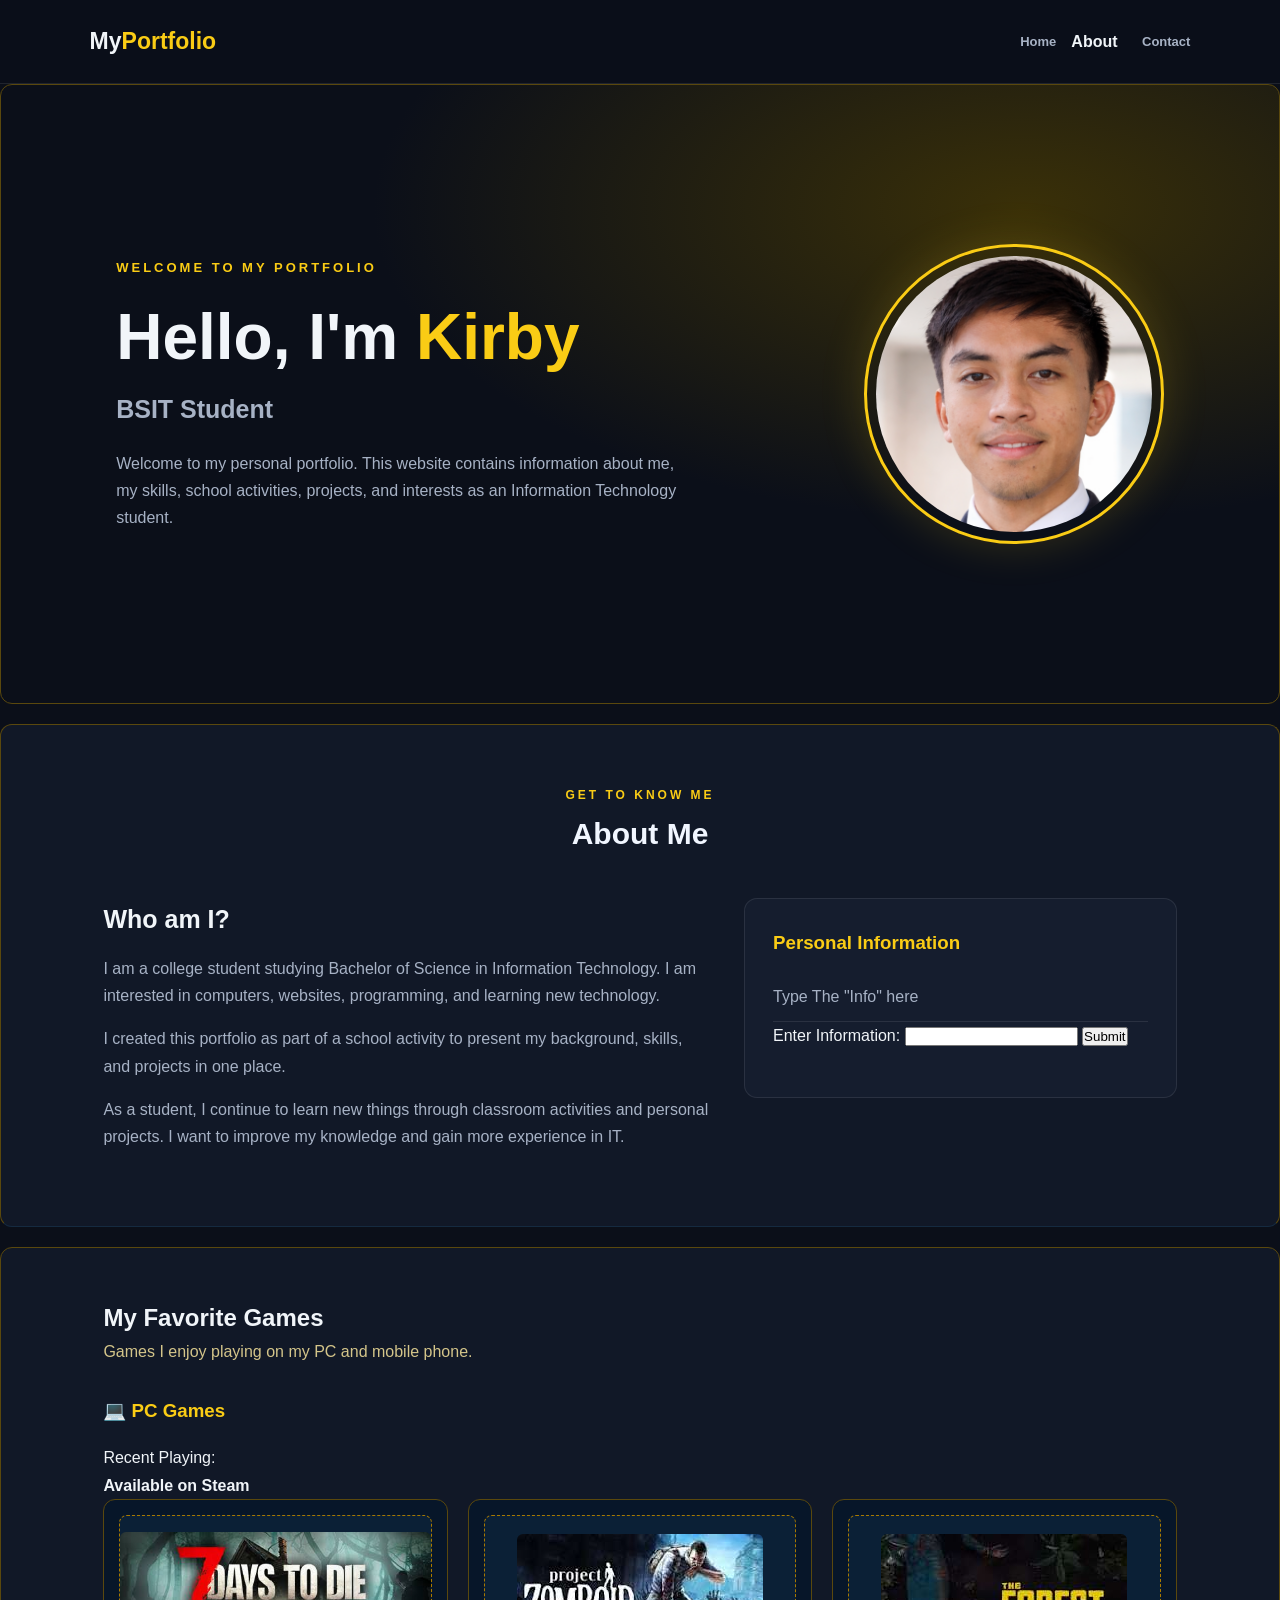
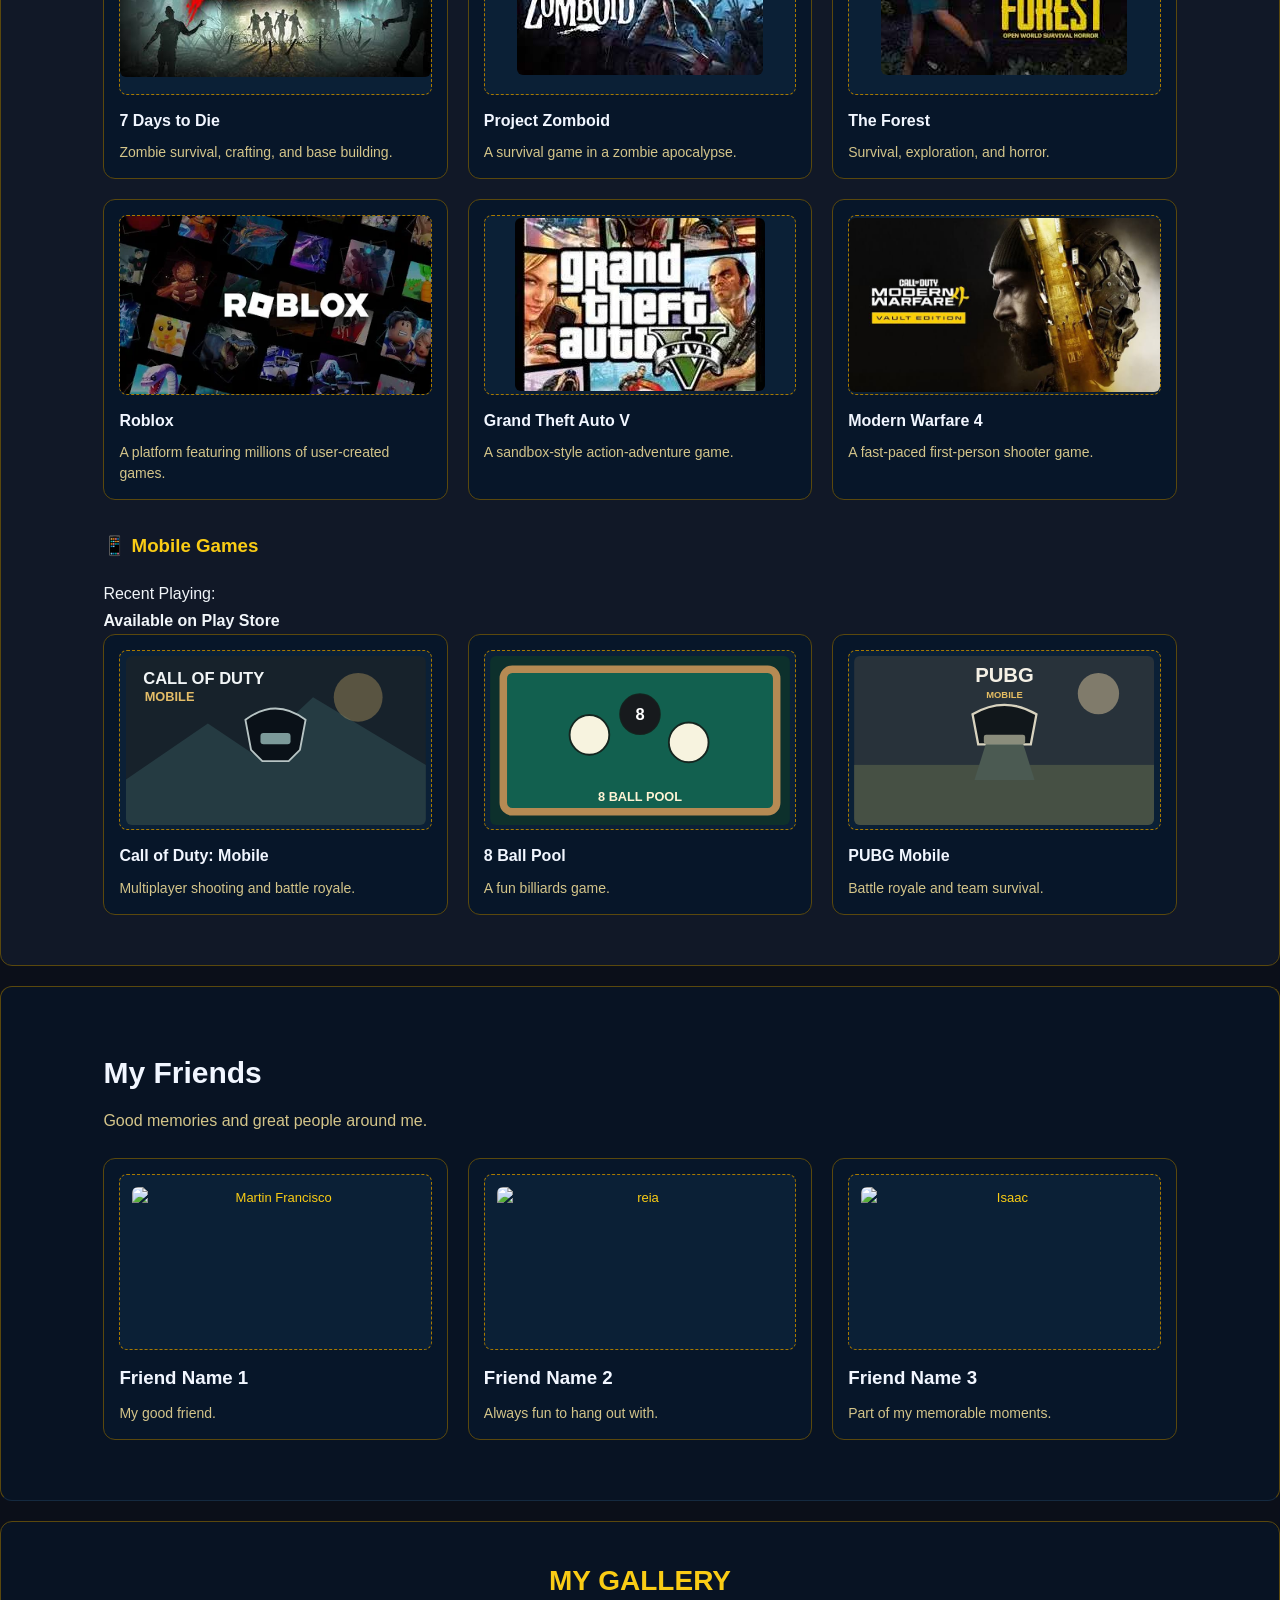
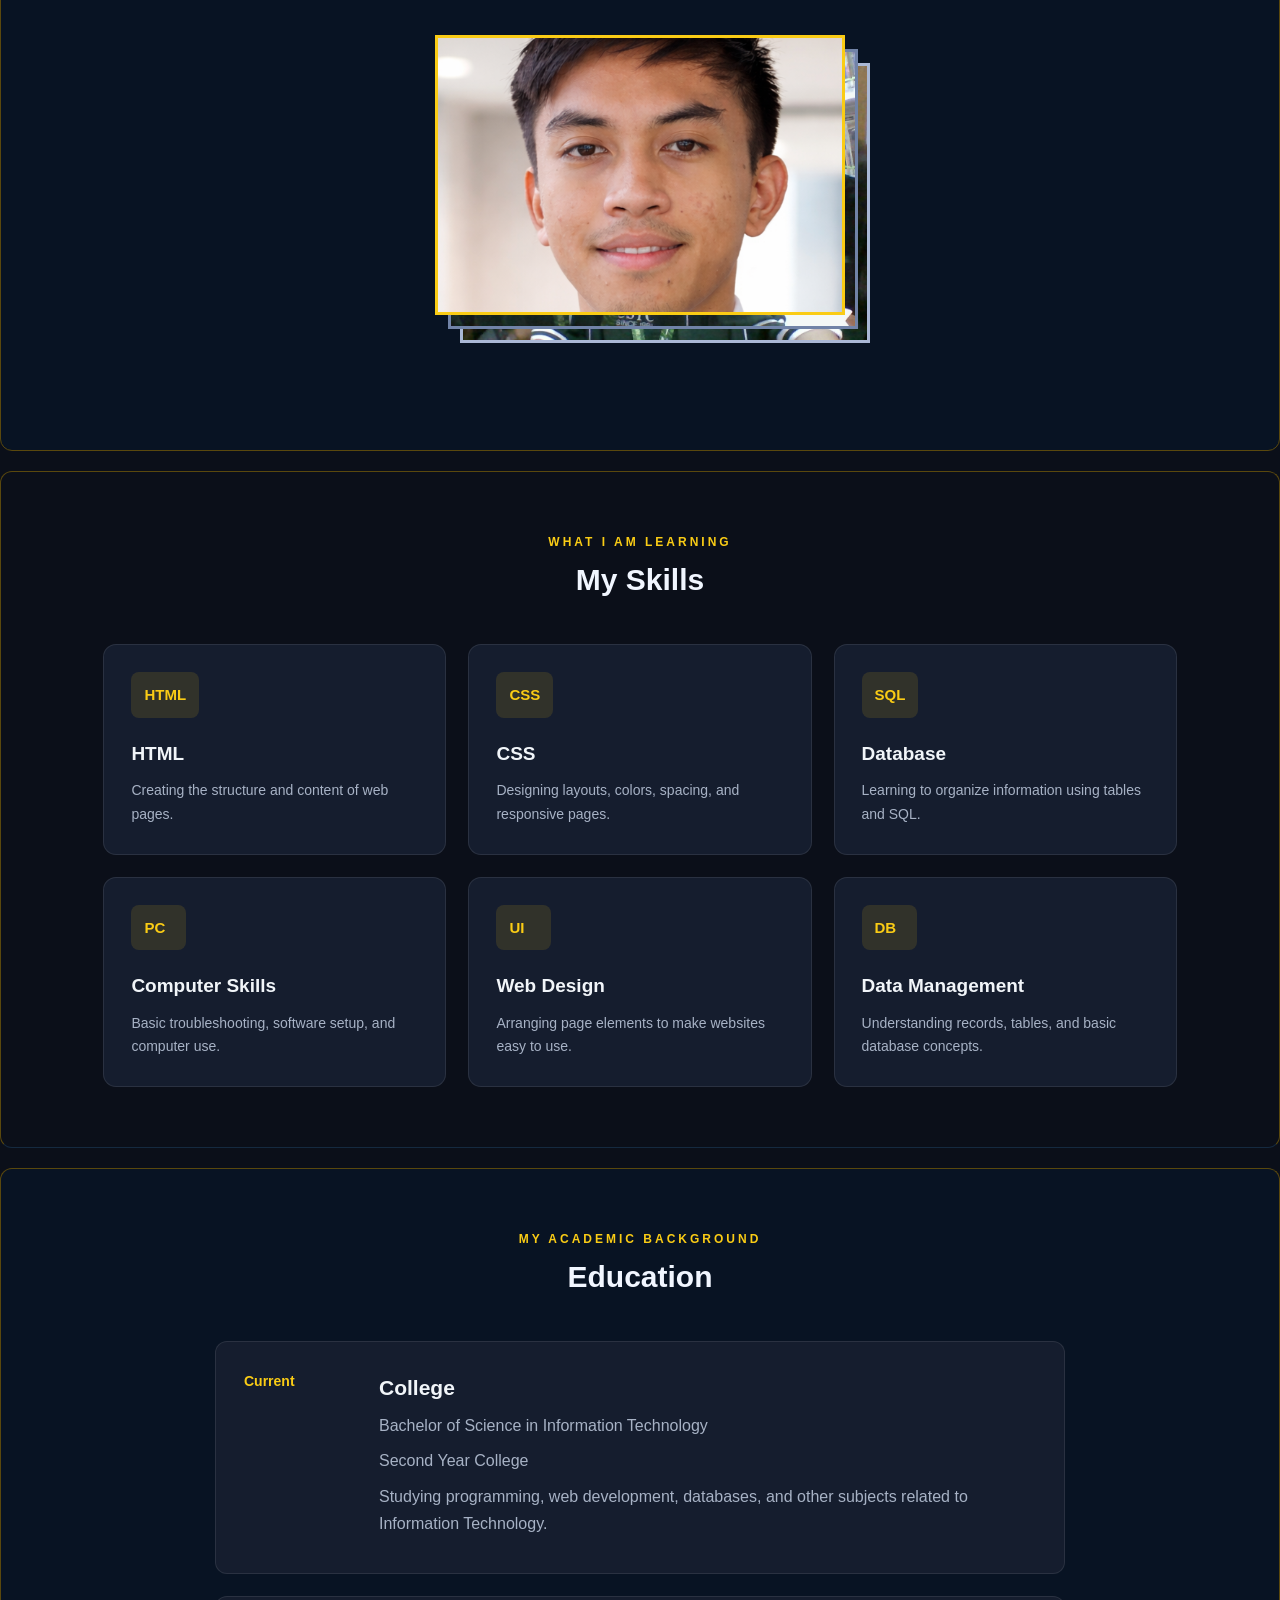
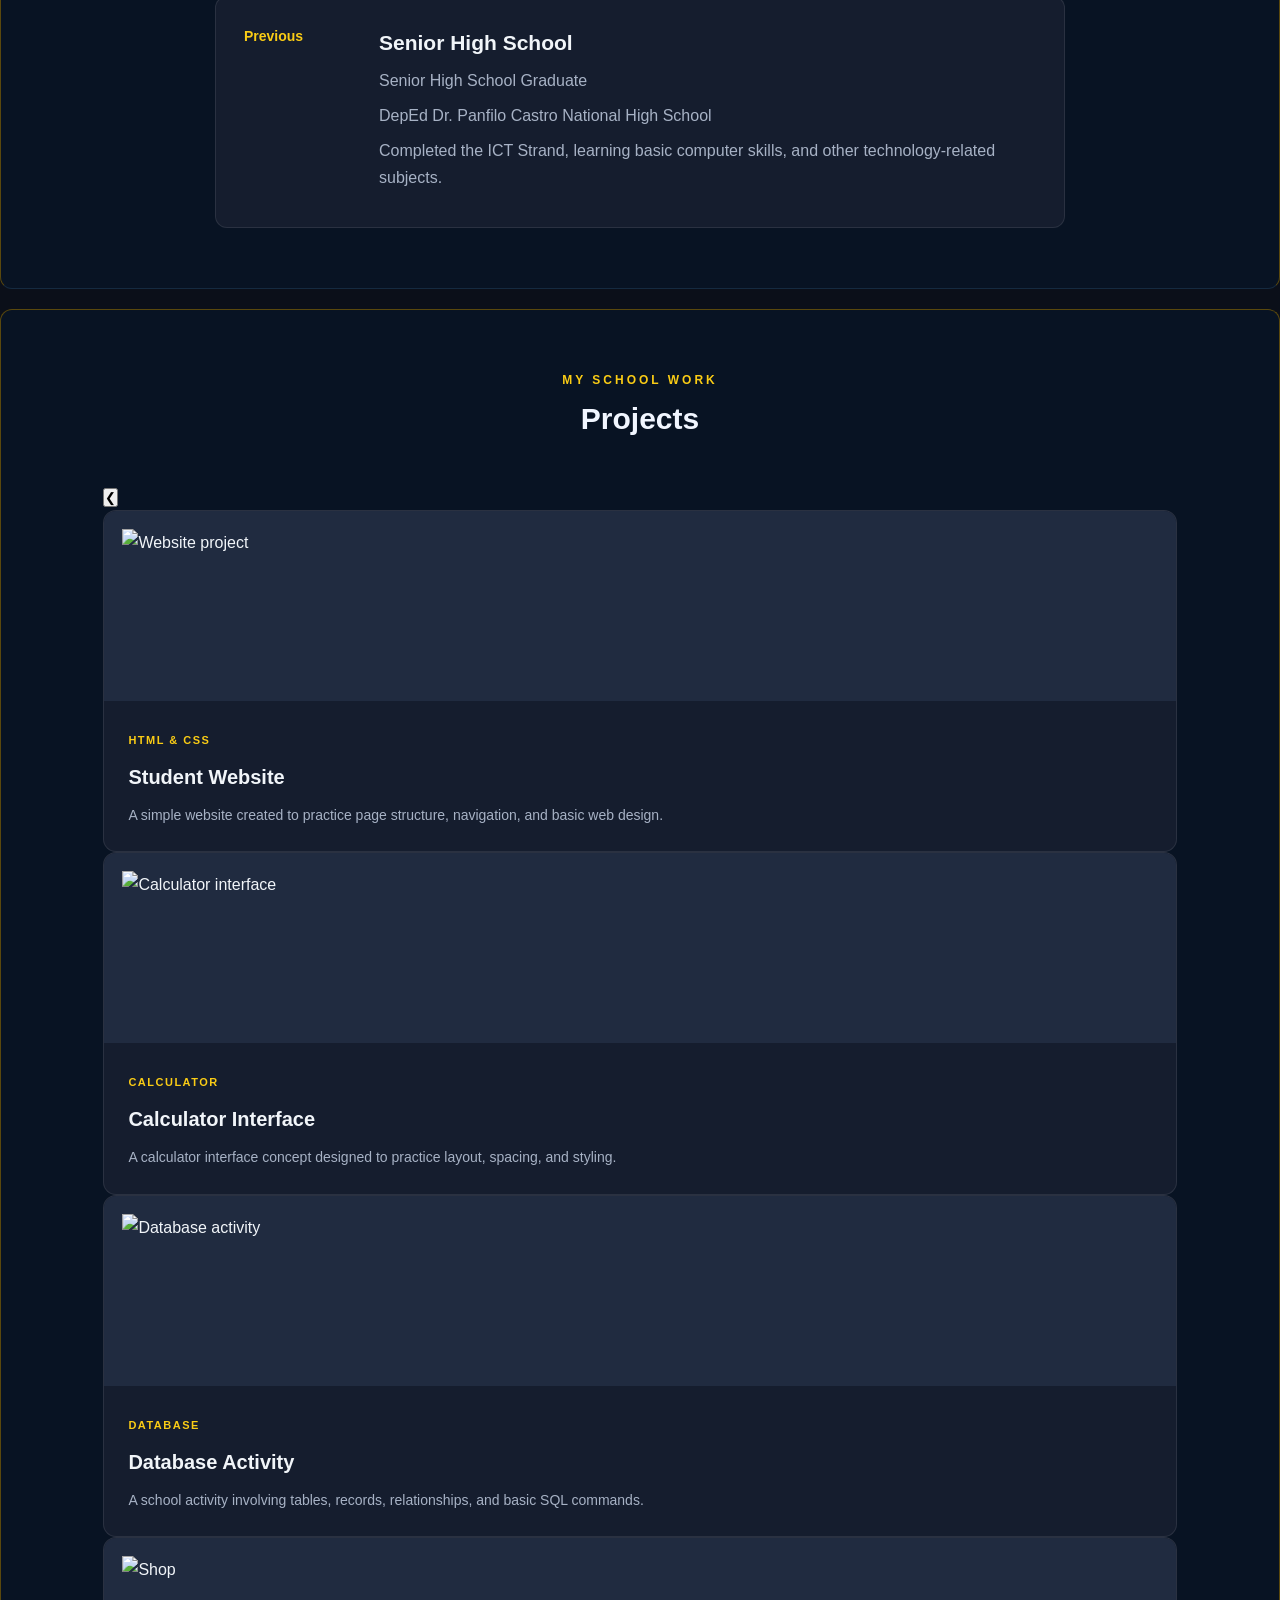
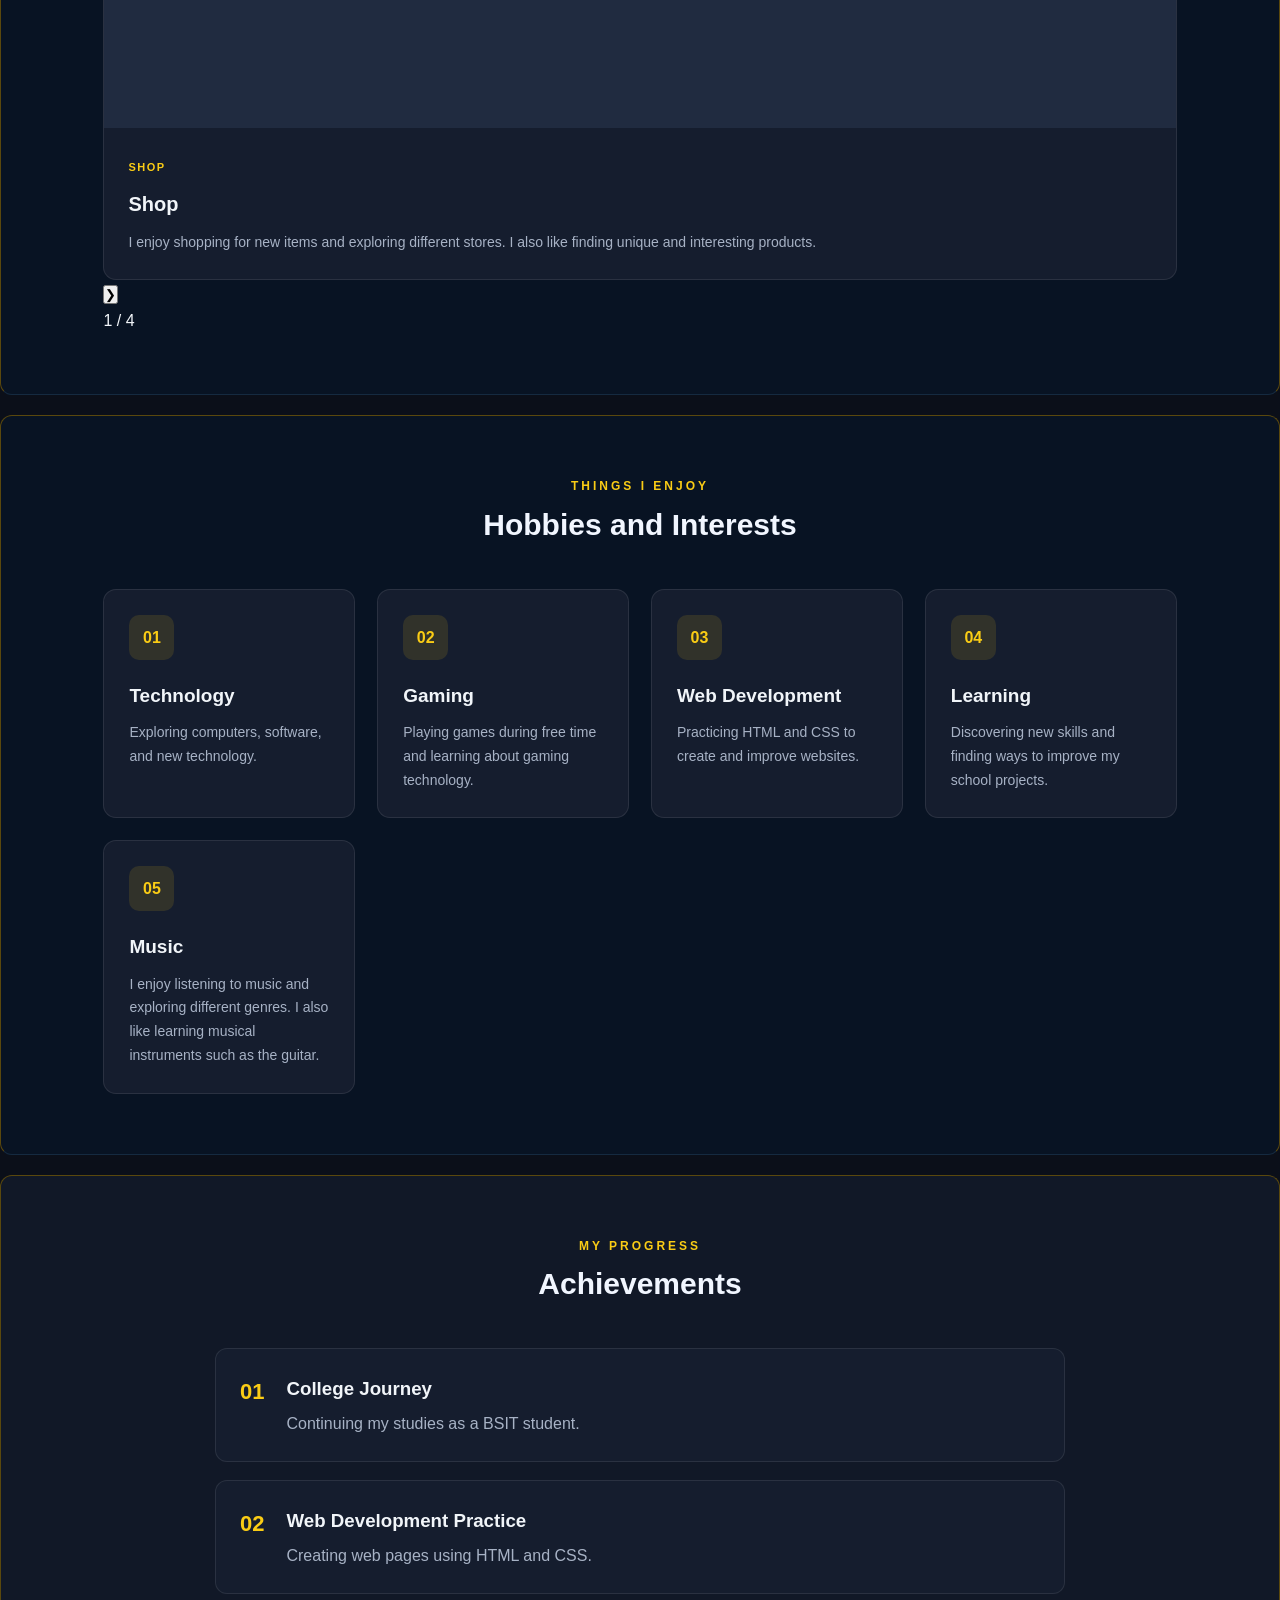
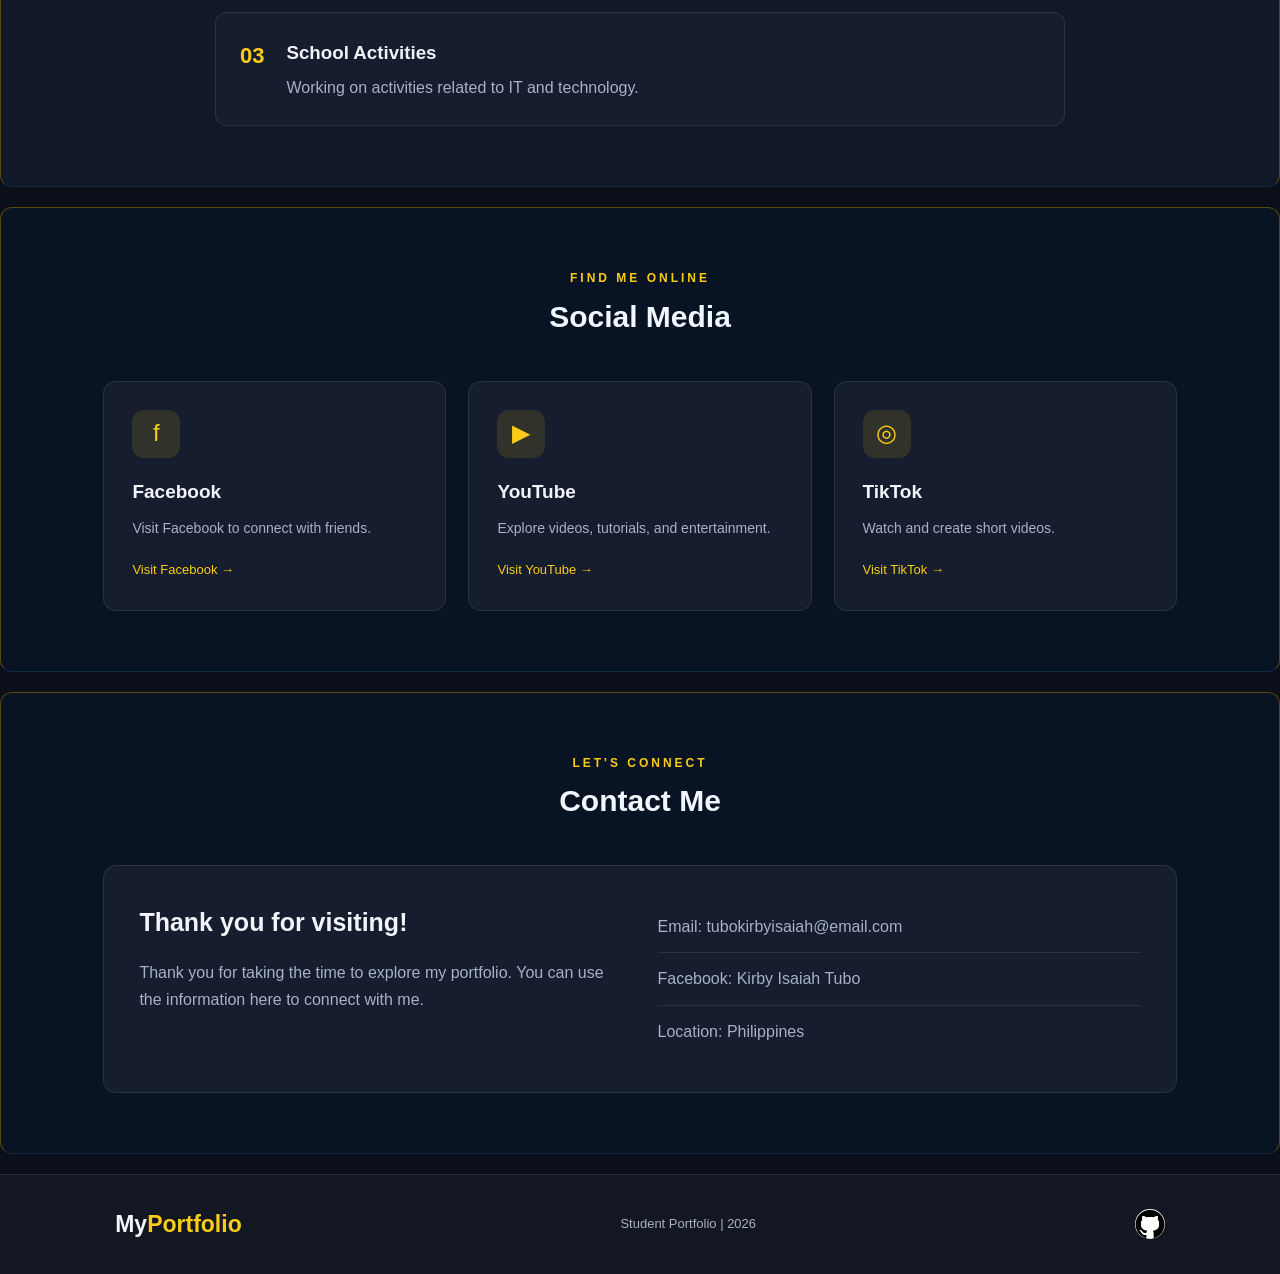
==== commit e77f6990: "Update index.html" ====
--- a/index.html
+++ b/index.html
@@ -26,9 +26,7 @@
           <div class="dropdown-menu">
             <a href="#about">ABOUT ME</a>
             <a href="#gaming">GAMES</a>
-            <a href="#setup">GAMING SETUP</a>
             <a href="#friends">FRIENDS</a>
-            <a href="#shop">SHOP</a>
             <a href="#gallery">GALLERY</a>
             <a href="#skills">SKILLS</a>
             <a href="#education">EDUCATION</a>
@@ -59,10 +57,9 @@
         <div class="hero-image">
           <img src="assets/UTS.png" alt="Kirby's profile" />
         </div>
-
-      </section>
-
-            <section id="about" class="section about">
+      </section>
+
+      <section id="about" class="section about">
         <div class="section-title">
           <p>GET TO KNOW ME</p>
           <h2>About Me</h2>
@@ -89,13 +86,14 @@
 
           <div class="info-card">
             <h3>Personal Information</h3>
-            <p><strong>Name:</strong> Kirby Isaah Tubo</p>
-            <p><strong>Birthplace:</strong> lipa, Batangas</p>
-            <p><strong>School:</strong> Sariaya, Cstc</p>
-            <p><strong>Course:</strong> BS Information Technology</p>
-            <p><strong>Year:</strong> 2nd Year</p>
-            <p><strong>Interest:</strong> Web Development</p>
-            <p><strong>Country:</strong> Philippines</p>
+            <p id="Display-Info">Type The "Info" here</p>
+            <label for="txtInfo">Enter Information:</label>
+            <input type="text" id="txtInfo" name="txtInfo" required />
+
+            <button onclick="checkInfo()">Submit</button>
+
+            <h1 id="infoResult"></h1>
+            <p id="Description"></p>
           </div>
         </div>
       </section>
@@ -260,47 +258,6 @@
         </div>
       </section>
 
-          <section class="section" id="setup">
-      <div class="section-title">
-        <p>MY EQUIPMENT</p>
-        <h2>My Gaming Setup</h2>
-      </div>
-
-      <div class="table-container">
-        <table class="setup-table">
-          <thead>
-            <tr>
-              <th>Equipment</th>
-              <th>Specification</th>
-              <th>Purpose</th>
-            </tr>
-          </thead>
-          <tbody>
-            <tr>
-              <td>Laptop</td>
-              <td>ASUS TUF Gaming A16</td>
-              <td>Gaming</td>
-            </tr>
-            <tr>
-              <td>Graphics Card</td>
-              <td>NVIDIA RTX 4050</td>
-              <td>Graphics</td>
-            </tr>
-            <tr>
-              <td>RAM</td>
-              <td>16 GB</td>
-              <td>Multitasking</td>
-            </tr>
-            <tr>
-              <td>Display</td>
-              <td>144 Hz</td>
-              <td>Smooth Gameplay</td>
-            </tr>
-          </tbody>
-        </table>
-      </div>
-    </section>
-
       <section id="friends" class="section">
         <div class="container">
           <h2>My Friends</h2>
@@ -327,57 +284,10 @@
 
             <div class="friend-card">
               <div class="friend-image">
-                 <img src="assets/friend-3.jpg" alt="Isaac" />
+                <img src="assets/friend-3.jpg" alt="Isaac" />
               </div>
               <h3>Friend Name 3</h3>
               <p>Part of my memorable moments.</p>
-            </div>
-          </div>
-        </div>
-      </section>
-
-      <section id="shop" class="section">
-        <div class="container">
-          <h2>My Shop</h2>
-          <p class="section-description">
-            Favorite gaming accessories and gadgets.
-          </p>
-
-          <div class="shop-grid">
-            <div class="shop-card">
-              <div class="shop-image">
-                <img src="assets/headset.jpg" alt="Gaming Headset" />
-              </div>
-              <h3>Gaming Headset</h3>
-              <p>₱1,499</p>
-              <a class="shop-empty">View Item</a>
-            </div>
-
-            <div class="shop-card">
-              <div class="shop-image">
-                <img src="assets/keyboard.jpg" alt="Mechanical Keyboard" />
-              </div>
-              <h3>Mechanical Keyboard</h3>
-              <p>₱2,499</p>
-              <a class="shop-empty">View Item</a>
-            </div>
-
-            <div class="shop-card">
-              <div class="shop-image">
-                <img src="assets/mouse.jpg" alt="Gaming Mouse" />
-              </div>
-              <h3>Gaming Mouse</h3>
-              <p>₱1,299</p>
-              <a class="shop-empty">View Item</a>
-            </div>
-            <div>
-              <a
-                href="./shop.html"
-                target="_blank"
-                rel="noopener noreferrer"
-                class="shop-button-Next"
-                >See more...</a
-              >
             </div>
           </div>
         </div>
@@ -479,9 +389,10 @@
             <div>
               <h3>Senior High School</h3>
               <p>Senior High School Graduate</p>
+              <p>DepEd Dr. Panfilo Castro National High School</p>
               <p>
-                Building the foundation for college studies and developing
-                personal and academic skills.
+                Completed the ICT Strand, learning basic computer skills, and
+                other technology-related subjects.
               </p>
             </div>
           </div>
@@ -493,46 +404,72 @@
           <p>MY SCHOOL WORK</p>
           <h2>Projects</h2>
         </div>
-
-        <div class="projects-grid">
-          <article class="project-card">
-            <img src="assets/project-website.svg" alt="Website project" />
-            <div class="project-content">
-              <span class="project-tag">HTML & CSS</span>
-              <h3>Student Website</h3>
-              <p>
-                A simple website created to practice page structure, navigation,
-                and basic web design.
-              </p>
-            </div>
-          </article>
-
-          <article class="project-card">
-            <img
-              src="assets/project-calculator.svg"
-              alt="Calculator interface"
-            />
-            <div class="project-content">
-              <span class="project-tag">WEB DESIGN</span>
-              <h3>Calculator Interface</h3>
-              <p>
-                A calculator interface concept designed to practice layout,
-                spacing, and styling.
-              </p>
-            </div>
-          </article>
-
-          <div class="project-card">
-            <img src="assets/project-database.svg" alt="Database activity" />
-            <div class="project-content">
-              <span class="project-tag">DATABASE</span>
-              <h3>Database Activity</h3>
-              <p>
-                A school activity involving tables, records, relationships, and
-                basic SQL commands.
-              </p>
-            </div>
-          </article>
+        <div class="project-slider">
+          <button class="project-nav prev" id="prevProject">&#10094;</button>
+
+          <div class="project-window">
+            <div class="project-track" id="projectTrack">
+              <!-- PROJECT 1 -->
+              <article class="project-card">
+                <img src="assets/website.jpg" alt="Website project" />
+                <div class="project-content">
+                  <span class="project-tag">HTML & CSS</span>
+                  <h3>Student Website</h3>
+                  <p>
+                    A simple website created to practice page structure,
+                    navigation, and basic web design.
+                  </p>
+                </div>
+              </article>
+
+              <article class="project-card">
+                <img src="assets/calculator.png" alt="Calculator interface" />
+                <div class="project-content">
+                  <span class="project-tag">CALCULATOR</span>
+                  <h3>Calculator Interface</h3>
+                  <p>
+                    A calculator interface concept designed to practice layout,
+                    spacing, and styling.
+                  </p>
+                </div>
+              </article>
+
+              <article class="project-card">
+                <img src="assets/database.jpg" alt="Database activity" />
+                <div class="project-content">
+                  <span class="project-tag">DATABASE</span>
+                  <h3>Database Activity</h3>
+                  <p>
+                    A school activity involving tables, records, relationships,
+                    and basic SQL commands.
+                  </p>
+                </div>
+              </article>
+
+              <article class="project-card">
+                <img
+                  onclick="window.location.href = './shop.html'"
+                  src="assets/groccery store.png"
+                  alt="Shop"
+                />
+                <div class="project-content">
+                  <span class="project-tag">SHOP</span>
+                  <h3>Shop</h3>
+                  <p>
+                    I enjoy shopping for new items and exploring different
+                    stores. I also like finding unique and interesting products.
+                  </p>
+                </div>
+              </article>
+            </div>
+          </div>
+
+          <button class="project-nav next" id="nextProject">&#10095;</button>
+        </div>
+
+        <div class="project-pagination">
+          <span id="projectCounter">1 / 4</span>
+          <div class="project-dots" id="projectDots"></div>
         </div>
       </section>
 
@@ -572,6 +509,15 @@
               projects.
             </p>
           </div>
+
+          <div class="hobby-card">
+            <div class="hobby-icon">05</div>
+            <h3>Music</h3>
+            <p>
+              I enjoy listening to music and exploring different genres. I also
+              like learning musical instruments such as the guitar.
+            </p>
+          </div>
         </div>
       </section>
 
@@ -607,86 +553,90 @@
           </div>
         </div>
       </section>
-
     </main>
 
-          <section id="social" class="section">
-        <div class="section-title">
-          <p>FIND ME ONLINE</p>
-          <h2>Social Media</h2>
-        </div>
-
-        <div class="social-grid">
-          <a
-            class="social-card"
-            href="https://www.facebook.com/"
-            target="_blank"
-            rel="noopener noreferrer"
-          >
-            <div class="social-icon">f</div>
-            <h3>Facebook</h3>
-            <p>Visit Facebook to connect with friends.</p>
-            <span>Visit Facebook &rarr;</span>
-          </a>
-
-          <a
-            class="social-card"
-            href="https://www.youtube.com/"
-            target="_blank"
-            rel="noopener noreferrer"
-          >
-            <div class="social-icon">▶</div>
-            <h3>YouTube</h3>
-            <p>Explore videos, tutorials, and entertainment.</p>
-            <span>Visit YouTube &rarr;</span>
-          </a>
-
-          <a
-            class="social-card"
-            href="https://www.tiktok.com/@mazooka60"
-            target="_blank"
-            rel="noopener noreferrer"
-          >
-            <div class="social-icon">◎</div>
-            <h3>TikTok</h3>
-            <p>Watch and create short videos.</p>
-            <span>Visit TikTok &rarr;</span>
-          </a>
-        </div>
-      </section>
-
-
-      <section id="contact" class="section contact-section">
-        <div class="section-title">
-          <p>LET'S CONNECT</p>
-          <h2>Contact Me</h2>
-        </div>
-
-        <div class="contact-box">
-          <div class="contact-intro">
-            <h3>Thank you for visiting!</h3>
-            <p>
-              Thank you for taking the time to explore my portfolio. You can use
-              the information here to connect with me.
-            </p>
-          </div>
-
-          <div class="contact-details">
-            <p>Email: tubokirbyisaiah@email.com</p>
-            <p>Facebook: Kirby Isaiah Tubo</p>
-            <p>Location: Philippines</p>
-          </div>
-        </div>
-      </section>
-
+    <section id="social" class="section">
+      <div class="section-title">
+        <p>FIND ME ONLINE</p>
+        <h2>Social Media</h2>
+      </div>
+
+      <div class="social-grid">
+        <a
+          class="social-card"
+          href="https://www.facebook.com/"
+          target="_blank"
+          rel="noopener noreferrer"
+        >
+          <div class="social-icon">f</div>
+          <h3>Facebook</h3>
+          <p>Visit Facebook to connect with friends.</p>
+          <span>Visit Facebook &rarr;</span>
+        </a>
+
+        <a
+          class="social-card"
+          href="https://www.youtube.com/"
+          target="_blank"
+          rel="noopener noreferrer"
+        >
+          <div class="social-icon">▶</div>
+          <h3>YouTube</h3>
+          <p>Explore videos, tutorials, and entertainment.</p>
+          <span>Visit YouTube &rarr;</span>
+        </a>
+
+        <a
+          class="social-card"
+          href="https://www.tiktok.com/@mazooka60"
+          target="_blank"
+          rel="noopener noreferrer"
+        >
+          <div class="social-icon">◎</div>
+          <h3>TikTok</h3>
+          <p>Watch and create short videos.</p>
+          <span>Visit TikTok &rarr;</span>
+        </a>
+      </div>
+    </section>
+
+    <section id="contact" class="section contact-section">
+      <div class="section-title">
+        <p>LET'S CONNECT</p>
+        <h2>Contact Me</h2>
+      </div>
+
+      <div class="contact-box">
+        <div class="contact-intro">
+          <h3>Thank you for visiting!</h3>
+          <p>
+            Thank you for taking the time to explore my portfolio. You can use
+            the information here to connect with me.
+          </p>
+        </div>
+
+        <div class="contact-details">
+          <p>Email: tubokirbyisaiah@email.com</p>
+          <p>Facebook: Kirby Isaiah Tubo</p>
+          <p>Location: Philippines</p>
+        </div>
+      </div>
+    </section>
 
     <script src="script.js"></script>
 
     <footer class="footer">
       <a href="#home" class="logo">My<span>Portfolio</span></a>
       <p>Student Portfolio | 2026</p>
-      <img onclick="window.open('https://github.com/KirbyTuboPH/Kirby-Portfolio.git')" src="assets/github.png" alt="Kirby's profile" class="link-information" />
-      <a href="#home" class="back-to-top">Back to top ↑</a>
+      <div class="social-links">
+        <a
+          href="https://github.com/KirbyTuboPH"
+          target="_blank"
+          rel="noopener noreferrer"
+        >
+          <img src="assets/github.png" alt="Kirby's profile" />
+        </a>
+      </div>
     </footer>
   </body>
 </html>
--- a/style.css
+++ b/style.css
@@ -1,1536 +1,1543 @@
 
-* {
-    margin: 0;
-    padding: 0;
-    box-sizing: border-box;
-    scroll-behavior: smooth;
-}
-
-:root {
-    --bg: #0b0f19;
-    --bg-light: #111827;
-    --card: #151d2e;
-    --accent: #facc15;
-    --accent-dark: #ca8a04;
-    --text: #f1f5f9;
-    --muted: #a7b2c5;
-    --border: rgba(255, 255, 255, 0.09);
-}
-
-body {
-    font-family: Arial, Helvetica, sans-serif;
-    background: var(--bg);
-    color: var(--text);
-    line-height: 1.7;
-}
-
-a {
-    color: inherit;
-    text-decoration: none;
-}
-
-img {
-    max-width: 100%;
-    display: block;
-}
-
-.header {
-    width: 100%;
-    min-height: 75px;
-    padding: 18px 7%;
-    display: flex;
-    align-items: center;
-    justify-content: space-between;
-    gap: 25px;
-    background: rgba(11, 15, 25, 0.96);
-    border-bottom: 1px solid var(--border);
-    position: sticky;
-    top: 0;
-    z-index: 100;
-    backdrop-filter: blur(12px);
-}
-
-.logo {
-    font-size: 23px;
-    font-weight: 800;
-    white-space: nowrap;
-}
-
-.logo span,
-.hero-content h1 span {
-    color: var(--accent);
-}
-
-.navbar {
-    display: flex;
-    align-items: center;
-    justify-content: flex-end;
-    flex-wrap: wrap;
-    gap: 18px;
-}
-
-.navbar a {
-    color: var(--muted);
-    font-size: 13px;
-    transition: color 0.3s;
-}
-
-.navbar a:hover {
-    color: var(--accent);
-}
-
-.hero {
-    min-height: 620px;
-    padding: 100px 9%;
-    display: flex;
-    align-items: center;
-    justify-content: space-between;
-    gap: 60px;
-    background:
-        radial-gradient(ellipse at 80% 20%, #3a3008 0%, transparent 45%),
-        var(--bg);
-}
-
-.hero-content {
-    flex: 1;
-    max-width: 650px;
-}
-
-.small-title {
-    color: var(--accent);
-    font-size: 13px;
-    font-weight: bold;
-    letter-spacing: 3px;
-    margin-bottom: 20px;
-}
-
-.hero-content h1 {
-    font-size: clamp(38px, 5vw, 68px);
-    line-height: 1.2;
-    margin-bottom: 12px;
-}
-
-.hero-content h2 {
-    font-size: 25px;
-    color: var(--muted);
-    margin-bottom: 20px;
-}
-
-.hero-content > p:not(.small-title) {
-    color: var(--muted);
-    max-width: 570px;
-}
-
-.hero-buttons {
-    display: flex;
-    flex-wrap: wrap;
-    gap: 15px;
-    margin-top: 30px;
-}
-
-.button {
-    display: inline-block;
-    padding: 12px 23px;
-    background: var(--accent);
-    color: #171304;
-    font-weight: bold;
-    font-size: 14px;
-    border: 1px solid var(--accent);
-    border-radius: 7px;
-    transition: 0.3s;
-}
-
-.button:hover {
-    background: var(--accent-dark);
-    border-color: var(--accent-dark);
-    color: white;
-    transform: translateY(-3px);
-}
-
-.button-outline {
-    background: transparent;
-    color: var(--accent);
-}
-
-.button-outline:hover {
-    background: var(--accent);
-    color: #171304;
-}
-
-.hero-image {
-    width: 300px;
-    height: 300px;
-    flex-shrink: 0;
-    border: 3px solid var(--accent);
-    border-radius: 50%;
-    padding: 9px;
-    box-shadow: 0 0 45px rgba(250, 204, 21, 0.18);
-}
-
-.hero-image img {
-    width: 100%;
-    height: 100%;
-    object-fit: cover;
-    border-radius: 50%;
-}
-
-.section {
-    padding: 90px 9%;
-    scroll-margin-top: 80px;
-}
-
-.section-title {
-    text-align: center;
-    margin-bottom: 45px;
-}
-
-.section-title > p {
-    color: var(--accent);
-    font-size: 12px;
-    font-weight: bold;
-    letter-spacing: 3px;
-    margin-bottom: 8px;
-}
-
-.section-title h2 {
-    font-size: clamp(28px, 4vw, 40px);
-    line-height: 1.3;
-}
-
-.social-grid,
-.skills-grid,
-.projects-grid,
-.hobbies-grid {
-    display: grid;
-    grid-template-columns: repeat(3, minmax(0, 1fr));
-    gap: 22px;
-}
-
-.social-card,
-.skill-card,
-.project-card,
-.hobby-card {
-    background: var(--card);
-    border: 1px solid var(--border);
-    border-radius: 13px;
-    overflow: hidden;
-    transition: transform 0.3s, border-color 0.3s;
-}
-
-.social-card:hover,
-.skill-card:hover,
-.project-card:hover,
-.hobby-card:hover {
-    transform: translateY(-6px);
-    border-color: var(--accent);
-}
-
-.social-card {
-    padding: 28px;
-    display: block;
-}
-
-.social-icon {
-    width: 48px;
-    height: 48px;
-    display: grid;
-    place-items: center;
-    border-radius: 12px;
-    background: rgba(250, 204, 21, 0.12);
-    color: var(--accent);
-    font-size: 24px;
-    margin-bottom: 18px;
-}
-
-.social-card h3,
-.skill-card h3,
-.hobby-card h3 {
-    font-size: 19px;
-    margin-bottom: 9px;
-}
-
-.social-card p,
-.skill-card p,
-.project-content p,
-.hobby-card p {
-    color: var(--muted);
-    font-size: 14px;
-}
-
-.social-card > span {
-    display: inline-block;
-    color: var(--accent);
-    font-size: 13px;
-    margin-top: 18px;
-}
-
-.section {
-  padding: 60px 8%;
-  border-bottom: 1px solid #152a40;
-  scroll-margin-top: 80px;
-}
-
-.container {
-  max-width: 1200px;
-  margin: auto;
-}
-
-.section h2 {
-  color: #f1f6ff;
-  font-size: 30px;
-  margin-bottom: 10px;
-}
-
-.section-description {
-  color: #d4c58a;
-  margin-bottom: 25px;
-  line-height: 1.6;
-}
-
-
-.game-category {
-  margin-top: 30px;
-}
-
-.game-category h3 {
-  color: #facc15;
-  margin-bottom: 18px;
-}
-
-.game-grid,
-.friends-grid,
-.shop-grid,
-.gallery-grid {
-  display: grid;
-  grid-template-columns: repeat(3, minmax(0, 1fr));
-  gap: 20px;
-}
-
-.game-card,
-.friend-card,
-.shop-card {
-  background: #071629;
-  border: 1px solid #5a480d;
-  border-radius: 12px;
-  padding: 15px;
-  transition: 0.3s;
-}
-
-.game-card:hover,
-.friend-card:hover,
-.shop-card:hover {
-  transform: translateY(-5px);
-  border-color: #eab308;
-}
-
-.game-card h4,
-.friend-card h3,
-.shop-card h3 {
-  color: #f1f6ff;
-  margin: 12px 0 8px;
-}
-
-.game-card p,
-.friend-card p {
-  color: #d4c58a;
-  font-size: 14px;
-  line-height: 1.6;
-}
-
-.game-image,
-.friend-image,
-.shop-image,
-.gallery-item {
-  min-height: 150px;
-  display: flex;
-  justify-content: center;
-  align-items: center;
-  text-align: center;
-  padding: 12px;
-  box-sizing: border-box;
-  border: 1px dashed #a87900;
-  border-radius: 8px;
-  background: #0b2036;
-  color: #facc15;
-  font-size: 13px;
-  overflow: hidden;
-}
-
-.game-image img,
-.friend-image img,
-.shop-image img,
-.gallery-item img {
-  width: 100%;
-  height: 100%;
-  min-height: 150px;
-  object-fit: cover;
-  border-radius: 6px;
-}
-
-.game-info p {
-    color: #00ff88;
-    font-size: 12px;
-    font-weight: bold;
-    margin-top: 8px;
-}
-
-
-.shop-card p {
-  color: #facc15;
-  font-weight: bold;
-}
-
-.shop-link {
-  display: inline-block;
-  margin-top: 8px;
-  padding: 9px 15px;
-  color: white;
-  background: #ca8a04;
-  text-decoration: none;
-  border-radius: 6px;
-}
-
-
-
-.shop-link:hover {
-  background: #a16207;
-}
-
-.shop-empty {
-  display: inline-block;
-  margin-top: 8px;
-  padding: 9px 15px;
-  color: white;
-  background: #858383;
-  text-decoration: none;
-  border-radius: 6px;
-}
-
-
-.gallery-item {
-  min-height: 180px;
-}
-
-
-@media (max-width: 768px) {
-  .game-grid,
-  .friends-grid,
-  .shop-grid,
-  .gallery-grid {
-    grid-template-columns: repeat(2, minmax(0, 1fr));
-  }
-
-  .section {
-    padding: 40px 5%;
-  }
-}
-
-@media (max-width: 480px) {
-  .game-grid,
-  .friends-grid,
-  .shop-grid,
-  .gallery-grid {
-    grid-template-columns: 1fr;
-  }
-}
-
-.about {
-    background: var(--bg-light);
-}
-
-.about-box {
-    display: grid;
-    grid-template-columns: 1.4fr 1fr;
-    gap: 35px;
-    align-items: start;
-}
-
-.about-text h3,
-.contact-box h3 {
-    font-size: 25px;
-    margin-bottom: 15px;
-}
-
-.about-text p {
-    color: var(--muted);
-    margin-bottom: 16px;
-}
-
-.info-card {
-    padding: 28px;
-    background: var(--card);
-    border: 1px solid var(--border);
-    border-radius: 13px;
-}
-
-.info-card h3 {
-    margin-bottom: 15px;
-    color: var(--accent);
-}
-
-.info-card p {
-    padding: 10px 0;
-    color: var(--muted);
-    border-bottom: 1px solid var(--border);
-    overflow-wrap: anywhere;
-}
-
-.info-card p:last-child {
-    border-bottom: none;
-}
-
-.skills-section {
-    background: var(--bg);
-}
-
-.skills-grid {
-    grid-template-columns: repeat(3, minmax(0, 1fr));
-}
-
-.skill-card {
-    padding: 27px;
-}
-
-.skill-icon {
-    min-width: 55px;
-    width: fit-content;
-    padding: 10px 13px;
-    margin-bottom: 20px;
-    border-radius: 8px;
-    background: rgba(250, 204, 21, 0.12);
-    color: var(--accent);
-    font-size: 15px;
-    font-weight: bold;
-}
-
-.education-list {
-    max-width: 850px;
-    margin: 0 auto;
-    display: grid;
-    gap: 22px;
-}
-
-.education-card {
-    display: grid;
-    grid-template-columns: 110px 1fr;
-    gap: 25px;
-    padding: 28px;
-    background: var(--card);
-    border: 1px solid var(--border);
-    border-radius: 12px;
-}
-
-.education-year {
-    color: var(--accent);
-    font-size: 14px;
-    font-weight: bold;
-}
-
-.education-card h3 {
-    font-size: 21px;
-    margin-bottom: 6px;
-}
-
-.education-card p {
-    color: var(--muted);
-    margin-bottom: 8px;
-}
-
-.project-card img {
-    width: 100%;
-    height: 190px;
-    object-fit: cover;
-    background: #202b40;
-    padding: 18px;
-}
-
-.project-content {
-    padding: 24px;
-}
-
-.project-tag {
-    display: inline-block;
-    color: var(--accent);
-    font-size: 11px;
-    font-weight: bold;
-    letter-spacing: 1.5px;
-    margin-bottom: 10px;
-}
-
-.project-content h3 {
-    font-size: 20px;
-    margin-bottom: 10px;
-}
-
-.project-placeholder {
-    height: 190px;
-    display: grid;
-    place-items: center;
-    background:
-        radial-gradient(circle at top right, #5b4708, transparent 65%),
-        #211b08;
-    color: var(--accent);
-    font-size: 42px;
-    font-weight: bold;
-}
-
-.videos-section {
-    background: var(--bg-light);
-}
-
-.video-feature {
-    display: grid;
-    grid-template-columns: 1.5fr 1fr;
-    gap: 35px;
-    align-items: center;
-}
-
-.video-player {
-    position: relative;
-    width: 100%;
-    aspect-ratio: 16 / 9;
-    background: #000;
-    border-radius: 12px;
-    overflow: hidden;
-    border: 1px solid var(--border);
-}
-
-.video-player iframe {
-    position: absolute;
-    inset: 0;
-    width: 100%;
-    height: 100%;
-    border: 0;
-}
-
-.video-description h3 {
-    font-size: 26px;
-    margin-bottom: 12px;
-}
-
-.video-description p,
-.video-note > p {
-    color: var(--muted);
-    margin-bottom: 22px;
-}
-
-.video-note {
-    margin-top: 35px;
-    padding: 28px;
-    background: var(--card);
-    border: 1px solid var(--border);
-    border-radius: 12px;
-}
-
-.video-note h3 {
-    font-size: 21px;
-    margin-bottom: 10px;
-}
-
-.video-links {
-    display: flex;
-    flex-wrap: wrap;
-    gap: 12px;
-}
-
-.video-links a {
-    padding: 10px 14px;
-    color: var(--accent);
-    background: rgba(250, 204, 21, 0.08);
-    border: 1px solid var(--border);
-    border-radius: 7px;
-    font-size: 13px;
-    transition: 0.3s;
-}
-
-.video-links a:hover {
-    border-color: var(--accent);
-    background: rgba(250, 204, 21, 0.15);
-}
-
-.hobbies-grid {
-    grid-template-columns: repeat(4, minmax(0, 1fr));
-}
-
-.hobby-card {
-    padding: 25px;
-}
-
-.hobby-icon {
-    width: 45px;
-    height: 45px;
-    display: grid;
-    place-items: center;
-    color: var(--accent);
-    background: rgba(250, 204, 21, 0.12);
-    border-radius: 10px;
-    font-weight: bold;
-    margin-bottom: 20px;
-}
-
-.achievements-section {
-    background: var(--bg-light);
-}
-
-.achievement-box {
-    max-width: 850px;
-    margin: auto;
-    display: grid;
-    gap: 18px;
-}
-
-.achievement-item {
-    display: flex;
-    align-items: flex-start;
-    gap: 22px;
-    padding: 24px;
-    background: var(--card);
-    border: 1px solid var(--border);
-    border-radius: 12px;
-}
-
-.achievement-number {
-    color: var(--accent);
-    font-size: 22px;
-    font-weight: bold;
-}
-
-.achievement-item h3 {
-    margin-bottom: 5px;
-}
-
-.achievement-item p {
-    color: var(--muted);
-}
-
-.contact-box {
-    display: grid;
-    grid-template-columns: 1fr 1fr;
-    gap: 35px;
-    padding: 35px;
-    background: var(--card);
-    border: 1px solid var(--border);
-    border-radius: 13px;
-}
-
-.contact-intro p,
-.contact-details p {
-    color: var(--muted);
-}
-
-.contact-details p {
-    padding: 12px 0;
-    border-bottom: 1px solid var(--border);
-    overflow-wrap: anywhere;
-}
-
-.contact-details p:last-child {
-    border-bottom: none;
-}
-
-.footer {
-    display: flex;
-    justify-content: space-between;
-    align-items: center;
-    flex-wrap: wrap;
-    gap: 20px;
-    padding: 30px 9%;
-    border-top: 1px solid var(--border);
-    background: #080b12;
-}
-
-.footer p {
-    color: var(--muted);
-    font-size: 13px;
-}
-
-.back-to-top {
-    color: var(--accent);
-    font-size: 13px;
-}
-
-@media (max-width: 1050px) {
+    * {
+        margin: 0;
+        padding: 0;
+        box-sizing: border-box;
+        scroll-behavior: smooth;
+    }
+
+    :root {
+        --bg: #0b0f19;
+        --bg-light: #111827;
+        --card: #151d2e;
+        --accent: #facc15;
+        --accent-dark: #ca8a04;
+        --text: #f1f5f9;
+        --muted: #a7b2c5;
+        --border: rgba(255, 255, 255, 0.09);
+    }
+
+    body {
+        font-family: Arial, Helvetica, sans-serif;
+        background: var(--bg);
+        color: var(--text);
+        line-height: 1.7;
+    }
+
+    a {
+        color: inherit;
+        text-decoration: none;
+    }
+
+    img {
+        max-width: 100%;
+        display: block;
+    }
+
     .header {
-        align-items: flex-start;
-        flex-direction: column;
+        width: 100%;
+        min-height: 75px;
+        padding: 18px 7%;
+        display: flex;
+        align-items: center;
+        justify-content: space-between;
+        gap: 25px;
+        background: rgba(11, 15, 25, 0.96);
+        border-bottom: 1px solid var(--border);
+        position: sticky;
+        top: 0;
+        z-index: 100;
+        backdrop-filter: blur(12px);
+    }
+
+    .logo {
+        font-size: 23px;
+        font-weight: 800;
+        white-space: nowrap;
+    }
+
+    .logo span,
+    .hero-content h1 span {
+        color: var(--accent);
+    }
+
+    .navbar {
+        display: flex;
+        align-items: center;
+        justify-content: flex-end;
+        flex-wrap: wrap;
+        gap: 18px;
+    }
+
+    .navbar a {
+        color: var(--muted);
+        font-size: 13px;
+        transition: color 0.3s;
+    }
+
+    .navbar a:hover {
+        color: var(--accent);
+    }
+
+    .hero {
+        min-height: 620px;
+        padding: 100px 9%;
+        display: flex;
+        align-items: center;
+        justify-content: space-between;
+        gap: 60px;
+        background:
+            radial-gradient(ellipse at 80% 20%, #3a3008 0%, transparent 45%),
+            var(--bg);
+    }
+
+    .hero-content {
+        flex: 1;
+        max-width: 650px;
+    }
+
+    .small-title {
+        color: var(--accent);
+        font-size: 13px;
+        font-weight: bold;
+        letter-spacing: 3px;
+        margin-bottom: 20px;
+    }
+
+    .hero-content h1 {
+        font-size: clamp(38px, 5vw, 68px);
+        line-height: 1.2;
+        margin-bottom: 12px;
+    }
+
+    .hero-content h2 {
+        font-size: 25px;
+        color: var(--muted);
+        margin-bottom: 20px;
+    }
+
+    .hero-content > p:not(.small-title) {
+        color: var(--muted);
+        max-width: 570px;
+    }
+
+    .hero-buttons {
+        display: flex;
+        flex-wrap: wrap;
         gap: 15px;
-    }
-
-    .navbar {
-        justify-content: flex-start;
-        gap: 12px 18px;
-    }
-
-    .hero {
-        padding: 80px 7%;
+        margin-top: 30px;
+    }
+
+    .button {
+        display: inline-block;
+        padding: 12px 23px;
+        background: var(--accent);
+        color: #171304;
+        font-weight: bold;
+        font-size: 14px;
+        border: 1px solid var(--accent);
+        border-radius: 7px;
+        transition: 0.3s;
+    }
+
+    .button:hover {
+        background: var(--accent-dark);
+        border-color: var(--accent-dark);
+        color: white;
+        transform: translateY(-3px);
+    }
+
+    .button-outline {
+        background: transparent;
+        color: var(--accent);
+    }
+
+    .button-outline:hover {
+        background: var(--accent);
+        color: #171304;
+    }
+
+    .hero-image {
+        width: 300px;
+        height: 300px;
+        flex-shrink: 0;
+        border: 3px solid var(--accent);
+        border-radius: 50%;
+        padding: 9px;
+        box-shadow: 0 0 45px rgba(250, 204, 21, 0.18);
+    }
+
+    .hero-image img {
+        width: 100%;
+        height: 100%;
+        object-fit: cover;
+        border-radius: 50%;
     }
 
     .section {
-        padding: 75px 7%;
-    }
-
-    .hobbies-grid {
-        grid-template-columns: repeat(2, minmax(0, 1fr));
-    }
-}
-
-@media (max-width: 760px) {
-    .hero {
-        flex-direction: column-reverse;
+        padding: 90px 9%;
+        scroll-margin-top: 80px;
+    }
+
+    .section-title {
         text-align: center;
-        padding-top: 60px;
-        gap: 35px;
-    }
-
-    .hero-image {
-        width: 220px;
-        height: 220px;
-    }
-
-    .hero-buttons {
-        justify-content: center;
-    }
-
-    .social-grid,
-    .skills-grid,
-    .projects-grid {
-        grid-template-columns: repeat(2, minmax(0, 1fr));
-    }
-
-    .about-box,
-    .video-feature,
-    .contact-box {
-        grid-template-columns: 1fr;
-    }
-
-    .video-description {
-        padding-top: 5px;
-    }
-}
-
-
-.game-grid {
-  display: grid;
-  grid-template-columns: repeat(3, minmax(0, 1fr));
-  gap: 20px;
-  align-items: stretch;
-}
-
-.game-card {
-  width: 100%;
-  min-width: 0;
-  box-sizing: border-box;
-  overflow: hidden;
-}
-
-.game-image {
-  width: 100%;
-  height: 180px;
-  min-height: 0;
-  padding: 0;
-  overflow: hidden;
-  box-sizing: border-box;
-}
-
-.game-image img {
-  display: block;
-  width: 100%;
-  height: 100%;
-  min-height: 0;
-  object-fit: cover;
-  border-radius: 6px;
-}
-
-.game-card h4 {
-  margin: 12px 0 8px;
-}
-
-.game-card p {
-  line-height: 1.5;
-}
-
-@media (max-width: 768px) {
-  .game-grid {
-    grid-template-columns: repeat(2, minmax(0, 1fr));
-  }
-}
-
-@media (max-width: 480px) {
-  .game-grid {
-    grid-template-columns: 1fr;
-  }
-}
-
-@media (max-width: 520px) {
-    .header {
-        padding: 16px 5%;
-    }
-
-    .navbar {
-        gap: 8px 13px;
-    }
-
-    .navbar a {
+        margin-bottom: 45px;
+    }
+
+    .section-title > p {
+        color: var(--accent);
         font-size: 12px;
-    }
-
-    .section {
-        padding: 60px 5%;
+        font-weight: bold;
+        letter-spacing: 3px;
+        margin-bottom: 8px;
+    }
+
+    .section-title h2 {
+        font-size: clamp(28px, 4vw, 40px);
+        line-height: 1.3;
     }
 
     .social-grid,
     .skills-grid,
     .projects-grid,
     .hobbies-grid {
-        grid-template-columns: 1fr;
-    }
-
-    .education-card {
-        grid-template-columns: 1fr;
-        gap: 8px;
-        padding: 22px;
-    }
-
-    .contact-box {
-        padding: 23px;
-    }
-
-    .footer {
-        flex-direction: column;
-        text-align: center;
-        padding: 28px 5%;
-    }
-
-    .video-note {
-        padding: 20px;
-    }
-
-    .achievement-item {
-        padding: 19px;
-        gap: 14px;
-    }
-}
-
-
-
-section {
-    padding: 50px 8%;
-    margin-bottom: 20px;
-    scroll-margin-top: 100px;
+        display: grid;
+        grid-template-columns: repeat(3, minmax(0, 1fr));
+        gap: 22px;
+    }
+
+    .social-card,
+    .skill-card,
+    .project-card,
+    .hobby-card {
+        background: var(--card);
+        border: 1px solid var(--border);
+        border-radius: 13px;
+        overflow: hidden;
+        transition: transform 0.3s, border-color 0.3s;
+    }
+
+    .social-card:hover,
+    .skill-card:hover,
+    .project-card:hover,
+    .hobby-card:hover {
+        transform: translateY(-6px);
+        border-color: var(--accent);
+    }
+
+    .social-card {
+        padding: 28px;
+        display: block;
+    }
+
+    .social-icon {
+        width: 48px;
+        height: 48px;
+        display: grid;
+        place-items: center;
+        border-radius: 12px;
+        background: rgba(250, 204, 21, 0.12);
+        color: var(--accent);
+        font-size: 24px;
+        margin-bottom: 18px;
+    }
+
+    .social-card h3,
+    .skill-card h3,
+    .hobby-card h3 {
+        font-size: 19px;
+        margin-bottom: 9px;
+    }
+
+    .social-card p,
+    .skill-card p,
+    .project-content p,
+    .hobby-card p {
+        color: var(--muted);
+        font-size: 14px;
+    }
+
+    .social-card > span {
+        display: inline-block;
+        color: var(--accent);
+        font-size: 13px;
+        margin-top: 18px;
+    }
+
+    .section {
+    padding: 60px 8%;
+    border-bottom: 1px solid #152a40;
+    scroll-margin-top: 80px;
+    }
+
+    .container {
+    max-width: 1200px;
+    margin: auto;
+    }
+
+    .section h2 {
+    color: #f1f6ff;
+    font-size: 30px;
+    margin-bottom: 10px;
+    }
+
+    .section-description {
+    color: #d4c58a;
+    margin-bottom: 25px;
+    line-height: 1.6;
+    }
+
+
+    .game-category {
+    margin-top: 30px;
+    }
+
+    .game-category h3 {
+    color: #facc15;
+    margin-bottom: 18px;
+    }
+
+    .game-grid,
+    .friends-grid,
+    .shop-grid,
+    .gallery-grid {
+    display: grid;
+    grid-template-columns: repeat(3, minmax(0, 1fr));
+    gap: 20px;
+    }
+
+    .game-card,
+    .friend-card,
+    .shop-card {
+    background: #071629;
     border: 1px solid #5a480d;
     border-radius: 12px;
-    background: rgba(7, 22, 41, 0.65);
+    padding: 15px;
+    transition: 0.3s;
+    }
+
+    .game-card:hover,
+    .friend-card:hover,
+    .shop-card:hover {
+    transform: translateY(-5px);
+    border-color: #eab308;
+    }
+
+    .game-card h4,
+    .friend-card h3,
+    .shop-card h3 {
+    color: #f1f6ff;
+    margin: 12px 0 8px;
+    }
+
+    .game-card p,
+    .friend-card p {
+    color: #d4c58a;
+    font-size: 14px;
+    line-height: 1.6;
+    }
+
+    .game-image,
+    .friend-image,
+    .shop-image,
+    .gallery-item {
+    min-height: 150px;
+    display: flex;
+    justify-content: center;
+    align-items: center;
+    text-align: center;
+    padding: 12px;
     box-sizing: border-box;
-}
-
-.section-games {
-    padding: 50px 8%;
-    margin-bottom: 20px;
-    scroll-margin-top: 100px;
-    border: 1px solid #5a480d;
-    border-radius: 12px;
-    background-image: linear-gradient(to bottom, rgba(7, 22, 41, 0.349), rgba(7, 22, 41, 0.349)), url('assets/gaming\ background.jpg') ;
-    background-size: cover;
+    border: 1px dashed #a87900;
+    border-radius: 8px;
+    background: #0b2036;
+    color: #facc15;
+    font-size: 13px;
+    overflow: hidden;
+    }
+
+    .game-image img,
+    .friend-image img,
+    .shop-image img,
+    .gallery-item img {
+    width: 100%;
+    height: 100%;
+    min-height: 150px;
+    object-fit: cover;
+    border-radius: 6px;
+    }
+
+    .game-info p {
+        color: #00ff88;
+        font-size: 12px;
+        font-weight: bold;
+        margin-top: 8px;
+    }
+
+
+    .shop-card p {
+    color: #facc15;
+    font-weight: bold;
+    }
+
+    .shop-link {
+    display: inline-block;
+    margin-top: 8px;
+    padding: 9px 15px;
+    color: white;
+    background: #ca8a04;
+    text-decoration: none;
+    border-radius: 6px;
+    }
+
+
+
+    .shop-link:hover {
+    background: #a16207;
+    }
+
+    .shop-empty {
+    display: inline-block;
+    margin-top: 8px;
+    padding: 9px 15px;
+    color: white;
+    background: #858383;
+    text-decoration: none;
+    border-radius: 6px;
+    }
+
+
+    .gallery-item {
+    min-height: 180px;
+    }
+
+
+    @media (max-width: 768px) {
+    .game-grid,
+    .friends-grid,
+    .shop-grid,
+    .gallery-grid {
+        grid-template-columns: repeat(2, minmax(0, 1fr));
+    }
+
+    .section {
+        padding: 40px 5%;
+    }
+    }
+
+    @media (max-width: 480px) {
+    .game-grid,
+    .friends-grid,
+    .shop-grid,
+    .gallery-grid {
+        grid-template-columns: 1fr;
+    }
+    }
+
+    .about {
+        background: var(--bg-light);
+    }
+
+    .about-box {
+        display: grid;
+        grid-template-columns: 1.4fr 1fr;
+        gap: 35px;
+        align-items: start;
+    }
+
+    .about-text h3,
+    .contact-box h3 {
+        font-size: 25px;
+        margin-bottom: 15px;
+    }
+
+    .about-text p {
+        color: var(--muted);
+        margin-bottom: 16px;
+    }
+
+    .info-card {
+        padding: 28px;
+        background: var(--card);
+        border: 1px solid var(--border);
+        border-radius: 13px;
+    }
+
+    .info-card h3 {
+        margin-bottom: 15px;
+        color: var(--accent);
+    }
+
+    .info-card p {
+        padding: 10px 0;
+        color: var(--muted);
+        border-bottom: 1px solid var(--border);
+        overflow-wrap: anywhere;
+    }
+
+    .info-card p:last-child {
+        border-bottom: none;
+    }
+
+    .skills-section {
+        background: var(--bg);
+    }
+
+    .skills-grid {
+        grid-template-columns: repeat(3, minmax(0, 1fr));
+    }
+
+    .skill-card {
+        padding: 27px;
+    }
+
+    .skill-icon {
+        min-width: 55px;
+        width: fit-content;
+        padding: 10px 13px;
+        margin-bottom: 20px;
+        border-radius: 8px;
+        background: rgba(250, 204, 21, 0.12);
+        color: var(--accent);
+        font-size: 15px;
+        font-weight: bold;
+    }
+
+    .education-list {
+        max-width: 850px;
+        margin: 0 auto;
+        display: grid;
+        gap: 22px;
+    }
+
+    .education-card {
+        display: grid;
+        grid-template-columns: 110px 1fr;
+        gap: 25px;
+        padding: 28px;
+        background: var(--card);
+        border: 1px solid var(--border);
+        border-radius: 12px;
+    }
+
+    .education-year {
+        color: var(--accent);
+        font-size: 14px;
+        font-weight: bold;
+    }
+
+    .education-card h3 {
+        font-size: 21px;
+        margin-bottom: 6px;
+    }
+
+    .education-card p {
+        color: var(--muted);
+        margin-bottom: 8px;
+    }
+
+    .project-card img {
+        width: 100%;
+        height: 190px;
+        object-fit: cover;
+        background: #202b40;
+        padding: 18px;
+    }
+
+    .project-content {
+        padding: 24px;
+    }
+
+    .project-tag {
+        display: inline-block;
+        color: var(--accent);
+        font-size: 11px;
+        font-weight: bold;
+        letter-spacing: 1.5px;
+        margin-bottom: 10px;
+    }
+
+    .project-content h3 {
+        font-size: 20px;
+        margin-bottom: 10px;
+    }
+
+    .project-placeholder {
+        height: 190px;
+        display: grid;
+        place-items: center;
+        background:
+            radial-gradient(circle at top right, #5b4708, transparent 65%),
+            #211b08;
+        color: var(--accent);
+        font-size: 42px;
+        font-weight: bold;
+    }
+
+    .videos-section {
+        background: var(--bg-light);
+    }
+
+    .video-feature {
+        display: grid;
+        grid-template-columns: 1.5fr 1fr;
+        gap: 35px;
+        align-items: center;
+    }
+
+    .video-player {
+        position: relative;
+        width: 100%;
+        aspect-ratio: 16 / 9;
+        background: #000;
+        border-radius: 12px;
+        overflow: hidden;
+        border: 1px solid var(--border);
+    }
+
+    .video-player iframe {
+        position: absolute;
+        inset: 0;
+        width: 100%;
+        height: 100%;
+        border: 0;
+    }
+
+    .video-description h3 {
+        font-size: 26px;
+        margin-bottom: 12px;
+    }
+
+    .video-description p,
+    .video-note > p {
+        color: var(--muted);
+        margin-bottom: 22px;
+    }
+
+    .video-note {
+        margin-top: 35px;
+        padding: 28px;
+        background: var(--card);
+        border: 1px solid var(--border);
+        border-radius: 12px;
+    }
+
+    .video-note h3 {
+        font-size: 21px;
+        margin-bottom: 10px;
+    }
+
+    .video-links {
+        display: flex;
+        flex-wrap: wrap;
+        gap: 12px;
+    }
+
+    .video-links a {
+        padding: 10px 14px;
+        color: var(--accent);
+        background: rgba(250, 204, 21, 0.08);
+        border: 1px solid var(--border);
+        border-radius: 7px;
+        font-size: 13px;
+        transition: 0.3s;
+    }
+
+    .video-links a:hover {
+        border-color: var(--accent);
+        background: rgba(250, 204, 21, 0.15);
+    }
+
+    .hobbies-grid {
+        grid-template-columns: repeat(4, minmax(0, 1fr));
+    }
+
+    .hobby-card {
+        padding: 25px;
+    }
+
+    .hobby-icon {
+        width: 45px;
+        height: 45px;
+        display: grid;
+        place-items: center;
+        color: var(--accent);
+        background: rgba(250, 204, 21, 0.12);
+        border-radius: 10px;
+        font-weight: bold;
+        margin-bottom: 20px;
+    }
+
+    .achievements-section {
+        background: var(--bg-light);
+    }
+
+    .achievement-box {
+        max-width: 850px;
+        margin: auto;
+        display: grid;
+        gap: 18px;
+    }
+
+    .achievement-item {
+        display: flex;
+        align-items: flex-start;
+        gap: 22px;
+        padding: 24px;
+        background: var(--card);
+        border: 1px solid var(--border);
+        border-radius: 12px;
+    }
+
+    .achievement-number {
+        color: var(--accent);
+        font-size: 22px;
+        font-weight: bold;
+    }
+
+    .achievement-item h3 {
+        margin-bottom: 5px;
+    }
+
+    .achievement-item p {
+        color: var(--muted);
+    }
+
+    .contact-box {
+        display: grid;
+        grid-template-columns: 1fr 1fr;
+        gap: 35px;
+        padding: 35px;
+        background: var(--card);
+        border: 1px solid var(--border);
+        border-radius: 13px;
+    }
+
+    .contact-intro p,
+    .contact-details p {
+        color: var(--muted);
+    }
+
+    .contact-details p {
+        padding: 12px 0;
+        border-bottom: 1px solid var(--border);
+        overflow-wrap: anywhere;
+    }
+
+    .contact-details p:last-child {
+        border-bottom: none;
+    }
+
+    .footer {
+        display: flex;
+        justify-content: space-between;
+        align-items: center;
+        flex-wrap: wrap;
+        gap: 20px;
+        padding: 30px 9%;
+        border-top: 1px solid var(--border);
+        background: #131721;
+    }
+
+    .footer img {
+        width: 30px;
+        height: 30px;
+        border-radius: 50%;
+        object-fit: cover;
+    }
+
+    .footer p {
+        color: var(--muted);
+        font-size: 13px;
+    }
+
+    .back-to-top {
+        color: var(--accent);
+        font-size: 13px;
+    }
+
+    @media (max-width: 1050px) {
+        .header {
+            align-items: flex-start;
+            flex-direction: column;
+            gap: 15px;
+        }
+
+        .navbar {
+            justify-content: flex-start;
+            gap: 12px 18px;
+        }
+
+        .hero {
+            padding: 80px 7%;
+        }
+
+        .section {
+            padding: 75px 7%;
+        }
+
+        .hobbies-grid {
+            grid-template-columns: repeat(2, minmax(0, 1fr));
+        }
+    }
+
+    @media (max-width: 760px) {
+        .hero {
+            flex-direction: column-reverse;
+            text-align: center;
+            padding-top: 60px;
+            gap: 35px;
+        }
+
+        .hero-image {
+            width: 220px;
+            height: 220px;
+        }
+
+        .hero-buttons {
+            justify-content: center;
+        }
+
+        .social-grid,
+        .skills-grid,
+        .projects-grid {
+            grid-template-columns: repeat(2, minmax(0, 1fr));
+        }
+
+        .about-box,
+        .video-feature,
+        .contact-box {
+            grid-template-columns: 1fr;
+        }
+
+        .video-description {
+            padding-top: 5px;
+        }
+    }
+
+
+    .game-grid {
+    display: grid;
+    grid-template-columns: repeat(3, minmax(0, 1fr));
+    gap: 20px;
+    align-items: stretch;
+    }
+
+    .game-card {
+    width: 100%;
+    min-width: 0;
     box-sizing: border-box;
-}
-
-
-
-html {
-    scroll-behavior: smooth;
-    scroll-padding-top: 100px;
-}
-
-
-.header {
-    display: flex;
-    justify-content: space-between;
-    align-items: center;
-    gap: 20px;
-    flex-wrap: wrap;
-}
-
-.navbar {
-    display: flex;
-    flex-wrap: wrap;
-    gap: 15px;
-}
-
-.navbar a {
-    text-decoration: none;
-}
-
-
-@media (max-width: 768px) {
-    section {
-        padding: 30px 5%;
-        margin-bottom: 15px;
-    }
-
-    .navbar {
-        gap: 10px;
-    }
-}
-
-
-.navbar {
-    display: flex;
-    align-items: center;
-    gap: 20px;
-}
-
-.dropdown {
-    position: relative;
-}
-
-.dropbtn {
-    background: none;
-    border: none;
-    color: inherit;
-    font: inherit;
-    cursor: pointer;
-    padding: 10px 0;
-}
-
-.arrow {
-    display: inline-block;
-    margin-left: 5px;
-    transition: transform 0.3s;
-}
-
-.dropdown-menu {
-    display: none;
-    position: absolute;
-    top: 100%;
-    left: 0;
-    min-width: 170px;
-    background: #071629;
-    border: 1px solid #5a480d;
-    border-radius: 8px;
-    padding: 8px;
-    z-index: 1000;
-}
-
-.dropdown-menu a {
-    display: block;
-    padding: 12px;
-    color: white;
-    text-decoration: none;
-    border-radius: 5px;
-}
-
-.dropdown-menu a:hover {
-    background: #5a480d;
-    color: #facc15;
-}
-
-.dropdown:hover .dropdown-menu,
-.dropdown:focus-within .dropdown-menu {
-    display: block;
-}
-
-.dropdown:hover .arrow {
-    transform: rotate(180deg);
-}
-
-
-.navbar {
-    display: flex;
-    align-items: center;
-    flex-wrap: wrap;
-    gap: 15px;
-}
-
-.dropdown {
-    position: relative;
-}
-
-.dropbtn {
-    background: transparent;
-    border: none;
-    color: inherit;
-    font: inherit;
-    cursor: pointer;
-    padding: 10px 0;
-}
-
-.dropdown-menu {
-    display: none;
-    position: absolute;
-    top: 100%;
-    left: 0;
-    min-width: 170px;
-    background: #071629;
-    border: 1px solid #5a480d;
-    border-radius: 8px;
-    padding: 8px;
-    z-index: 1000;
-}
-
-.dropdown-menu a {
-    display: block;
-    padding: 12px;
-    color: white;
-    text-decoration: none;
-    border-radius: 5px;
-}
-
-.dropdown-menu a:hover {
-    background: #5a480d;
-    color: #facc15;
-}
-
-.dropdown.active .dropdown-menu {
-    display: block;
-}
-
-.dropbtn:hover {
-    color: #facc15;
-}
-
-
-.table-container {
+    overflow: hidden;
+    }
+
+    .game-image {
     width: 100%;
-    overflow-x: auto;
-    border: 1px solid #facc15;
-    border-radius: 12px;
-    margin-top: 25px;
-}
-
-.setup-table {
-    width: 100%;
-    border-collapse: collapse;
-    background: #151515;
-    color: #f5f5f5;
-    text-align: left;
-}
-
-.setup-table th {
-    background: #facc15;
-    color: #171717;
-    padding: 16px;
-    font-size: 14px;
-}
-
-.setup-table td {
-    padding: 15px 16px;
-    border-bottom: 1px solid #3a3215;
-}
-
-.setup-table tbody tr:nth-child(even) {
-    background: #222016;
-}
-
-.setup-table tbody tr:hover {
-    background: #3b3215;
-    transition: 0.3s;
-}
-
-.setup-table tbody tr:last-child td {
-    border-bottom: none;
-}
-
-@media (max-width: 480px) {
-    .setup-table th,
-    .setup-table td {
-        padding: 10px;
-        font-size: 12px;
-    }
-}
-
-
-.game-card {
+    height: 180px;
+    min-height: 0;
+    padding: 0;
     overflow: hidden;
-    border-radius: 12px;
-    cursor: pointer;
-    transition: transform 0.3s ease, box-shadow 0.3s ease;
-}
-
-.game-card img {
+    box-sizing: border-box;
+    }
+
+    .game-image img {
     display: block;
     width: 100%;
-    transition: transform 0.3s ease;
-}
-
-.game-card:hover {
-    transform: scale(1.05);
-    box-shadow: 0 8px 25px rgba(250, 204, 21, 0.35);
-}
-
-.game-card:hover img {
-    transform: scale(1.08);
-}
-
-
-.my-gallery {
-    text-align: center;
-    padding: 40px 15px;
-    color: white;
-}
-
-.my-gallery h2 {
-    color: #facc15;
-    font-size: 28px;
-}
-
-.gallery-subtitle {
-    color: #aaa;
-    margin-bottom: 35px;
-}
-
-.gallery-container {
-    position: relative;
-    max-width: 750px;
-    min-height: 260px;
-    margin: 0 auto;
-    display: flex;
-    flex-direction: column;
-    align-items: center;
-}
-
-.gallery-cover {
-    position: relative;
-    width: 230px;
-    height: 160px;
-    padding: 0;
-    border: 0;
-    background: transparent;
-    cursor: pointer;
-    z-index: 2;
-    transition: transform 0.35s ease;
-}
-
-.gallery-cover::before,
-.gallery-cover::after {
-    content: "";
-    position: absolute;
-    inset: 10px -10px -10px 10px;
-    background: #8299c7;
-    z-index: -2;
-}
-
-.gallery-cover::after {
-    inset: 5px -5px -5px 5px;
-    background: #b5c4e4;
-    z-index: -1;
-}
-
-.gallery-cover img {
-    width: 100%;
     height: 100%;
-    object-fit: cover;
-    display: block;
-    border: 2px solid #facc15;
-    box-sizing: border-box;
-}
-
-.gallery-cover:hover {
-    transform: scale(1.04);
-}
-
-.gallery-cards {
-    display: flex;
-    justify-content: center;
-    flex-wrap: wrap;
-    gap: 20px;
-    width: 100%;
-    margin-top: 30px;
-
-    opacity: 0;
-    max-height: 0;
-    overflow: hidden;
-    pointer-events: none;
-
-    transition: opacity 0.4s ease, max-height 0.4s ease;
-}
-
-.gallery-container.open .gallery-cards {
-    opacity: 1;
-    max-height: 400px;
-    overflow: visible;
-    pointer-events: auto;
-}
-
-.photo-card {
-    width: 145px;
-    padding: 7px;
-    border: 1px solid #facc15;
-    border-radius: 10px;
-    background: #171717;
-    color: white;
-    cursor: pointer;
-    transition: transform 0.3s ease, box-shadow 0.3s ease;
-}
-
-.photo-card img {
-    display: block;
-    width: 100%;
-    height: 100px;
+    min-height: 0;
     object-fit: cover;
     border-radius: 6px;
-}
-
-.photo-card span {
-    display: block;
-    padding: 8px 0 3px;
-}
-
-.photo-card:hover {
-    transform: scale(1.12);
-    box-shadow: 0 0 18px rgba(250, 204, 21, 0.5);
-    z-index: 3;
-}
-
-@media (max-width: 480px) {
+    }
+
+    .game-card h4 {
+    margin: 12px 0 8px;
+    }
+
+    .game-card p {
+    line-height: 1.5;
+    }
+
+    @media (max-width: 768px) {
+    .game-grid {
+        grid-template-columns: repeat(2, minmax(0, 1fr));
+    }
+    }
+
+    @media (max-width: 480px) {
+    .game-grid {
+        grid-template-columns: 1fr;
+    }
+    }
+
+    @media (max-width: 520px) {
+        .header {
+            padding: 16px 5%;
+        }
+
+        .navbar {
+            gap: 8px 13px;
+        }
+
+        .navbar a {
+            font-size: 12px;
+        }
+
+        .section {
+            padding: 60px 5%;
+        }
+
+        .social-grid,
+        .skills-grid,
+        .projects-grid,
+        .hobbies-grid {
+            grid-template-columns: 1fr;
+        }
+
+        .education-card {
+            grid-template-columns: 1fr;
+            gap: 8px;
+            padding: 22px;
+        }
+
+        .contact-box {
+            padding: 23px;
+        }
+
+        .footer {
+            flex-direction: column;
+            text-align: center;
+            padding: 28px 5%;
+        }
+
+        .video-note {
+            padding: 20px;
+        }
+
+        .achievement-item {
+            padding: 19px;
+            gap: 14px;
+        }
+    }
+
+
+
+    section {
+        padding: 50px 8%;
+        margin-bottom: 20px;
+        scroll-margin-top: 100px;
+        border: 1px solid #5a480d;
+        border-radius: 12px;
+        background: rgba(7, 22, 41, 0.65);
+        box-sizing: border-box;
+    }
+
+    .section-games {
+        padding: 50px 8%;
+        margin-bottom: 20px;
+        scroll-margin-top: 100px;
+        border: 1px solid #5a480d;
+        border-radius: 12px;
+        background-color: #111827;
+        background-size: cover;
+        box-sizing: border-box;
+    }
+
+
+
+    html {
+        scroll-behavior: smooth;
+        scroll-padding-top: 100px;
+    }
+
+
+    .header {
+        display: flex;
+        justify-content: space-between;
+        align-items: center;
+        gap: 20px;
+        flex-wrap: wrap;
+    }
+
+    .navbar {
+        display: flex;
+        flex-wrap: wrap;
+        gap: 15px;
+    }
+
+    .navbar a {
+        text-decoration: none;
+    }
+
+
+    @media (max-width: 768px) {
+        section {
+            padding: 30px 5%;
+            margin-bottom: 15px;
+        }
+
+        .navbar {
+            gap: 10px;
+        }
+    }
+
+
+    .navbar {
+        display: flex;
+        align-items: center;
+        gap: 20px;
+    }
+
+    .dropdown {
+        position: relative;
+    }
+
+    .dropbtn {
+        background: none;
+        border: none;
+        color: inherit;
+        font: inherit;
+        cursor: pointer;
+        padding: 10px 0;
+    }
+
+    .arrow {
+        display: inline-block;
+        margin-left: 5px;
+        transition: transform 0.3s;
+    }
+
+    .dropdown-menu {
+        display: none;
+        position: absolute;
+        top: 100%;
+        left: 0;
+        min-width: 170px;
+        background: #071629;
+        border: 1px solid #5a480d;
+        border-radius: 8px;
+        padding: 8px;
+        z-index: 1000;
+    }
+
+    .dropdown-menu a {
+        display: block;
+        padding: 12px;
+        color: white;
+        text-decoration: none;
+        border-radius: 5px;
+    }
+
+    .dropdown-menu a:hover {
+        background: #5a480d;
+        color: #facc15;
+    }
+
+    .dropdown:hover .dropdown-menu,
+    .dropdown:focus-within .dropdown-menu {
+        display: block;
+    }
+
+    .dropdown:hover .arrow {
+        transform: rotate(180deg);
+    }
+
+
+    .navbar {
+        display: flex;
+        align-items: center;
+        flex-wrap: wrap;
+        gap: 15px;
+    }
+
+    .dropdown {
+        position: relative;
+    }
+
+    .dropbtn {
+        background: transparent;
+        border: none;
+        color: inherit;
+        font: inherit;
+        cursor: pointer;
+        padding: 10px 0;
+    }
+
+    .dropdown-menu {
+        display: none;
+        position: absolute;
+        top: 100%;
+        left: 0;
+        min-width: 170px;
+        background: #071629;
+        border: 1px solid #5a480d;
+        border-radius: 8px;
+        padding: 8px;
+        z-index: 1000;
+    }
+
+    .dropdown-menu a {
+        display: block;
+        padding: 12px;
+        color: white;
+        text-decoration: none;
+        border-radius: 5px;
+    }
+
+    .dropdown-menu a:hover {
+        background: #5a480d;
+        color: #facc15;
+    }
+
+    .dropdown.active .dropdown-menu {
+        display: block;
+    }
+
+    .dropbtn:hover {
+        color: #facc15;
+    }
+
+
+    .table-container {
+        width: 100%;
+        overflow-x: auto;
+        border: 1px solid #facc15;
+        border-radius: 12px;
+        margin-top: 25px;
+    }
+
+    .setup-table {
+        width: 100%;
+        border-collapse: collapse;
+        background: #151515;
+        color: #f5f5f5;
+        text-align: left;
+    }
+
+    .setup-table th {
+        background: #facc15;
+        color: #171717;
+        padding: 16px;
+        font-size: 14px;
+    }
+
+    .setup-table td {
+        padding: 15px 16px;
+        border-bottom: 1px solid #3a3215;
+    }
+
+    .setup-table tbody tr:nth-child(even) {
+        background: #222016;
+    }
+
+    .setup-table tbody tr:hover {
+        background: #3b3215;
+        transition: 0.3s;
+    }
+
+    .setup-table tbody tr:last-child td {
+        border-bottom: none;
+    }
+
+    @media (max-width: 480px) {
+        .setup-table th,
+        .setup-table td {
+            padding: 10px;
+            font-size: 12px;
+        }
+    }
+
+
+    .game-card {
+        overflow: hidden;
+        border-radius: 12px;
+        cursor: pointer;
+        transition: transform 0.3s ease, box-shadow 0.3s ease;
+    }
+
+    .game-card img {
+        display: block;
+        width: 100%;
+        transition: transform 0.3s ease;
+    }
+
+    .game-card:hover {
+        transform: scale(1.05);
+        box-shadow: 0 8px 25px rgba(250, 204, 21, 0.35);
+    }
+
+    .game-card:hover img {
+        transform: scale(1.08);
+    }
+
+
+    .my-gallery {
+        text-align: center;
+        padding: 40px 15px;
+        color: white;
+    }
+
+    .my-gallery h2 {
+        color: #facc15;
+        font-size: 28px;
+    }
+
+    .gallery-subtitle {
+        color: #aaa;
+        margin-bottom: 35px;
+    }
+
+    .gallery-container {
+        position: relative;
+        max-width: 750px;
+        min-height: 260px;
+        margin: 0 auto;
+        display: flex;
+        flex-direction: column;
+        align-items: center;
+    }
+
     .gallery-cover {
-        width: 190px;
-        height: 135px;
+        position: relative;
+        width: 230px;
+        height: 160px;
+        padding: 0;
+        border: 0;
+        background: transparent;
+        cursor: pointer;
+        z-index: 2;
+        transition: transform 0.35s ease;
+    }
+
+    .gallery-cover::before,
+    .gallery-cover::after {
+        content: "";
+        position: absolute;
+        inset: 10px -10px -10px 10px;
+        background: #8299c7;
+        z-index: -2;
+    }
+
+    .gallery-cover::after {
+        inset: 5px -5px -5px 5px;
+        background: #b5c4e4;
+        z-index: -1;
+    }
+
+    .gallery-cover img {
+        width: 100%;
+        height: 100%;
+        object-fit: cover;
+        display: block;
+        border: 2px solid #facc15;
+        box-sizing: border-box;
+    }
+
+    .gallery-cover:hover {
+        transform: scale(1.04);
+    }
+
+    .gallery-cards {
+        display: flex;
+        justify-content: center;
+        flex-wrap: wrap;
+        gap: 20px;
+        width: 100%;
+        margin-top: 30px;
+
+        opacity: 0;
+        max-height: 0;
+        overflow: hidden;
+        pointer-events: none;
+
+        transition: opacity 0.4s ease, max-height 0.4s ease;
+    }
+
+    .gallery-container.open .gallery-cards {
+        opacity: 1;
+        max-height: 400px;
+        overflow: visible;
+        pointer-events: auto;
     }
 
     .photo-card {
-        width: 115px;
+        width: 145px;
+        padding: 7px;
+        border: 1px solid #facc15;
+        border-radius: 10px;
+        background: #171717;
+        color: white;
+        cursor: pointer;
+        transition: transform 0.3s ease, box-shadow 0.3s ease;
     }
 
     .photo-card img {
-        height: 85px;
-    }
-
-    .gallery-cards {
-        gap: 12px;
-    }
-}
-
-
-
-.my-gallery {
-    padding: 35px 15px;
-    text-align: center;
-    color: white;
-}
-
-.my-gallery h2 {
-    color: #facc15;
-    margin-bottom: 30px;
-}
-
-.gallery-wrapper {
-    max-width: 750px;
-    margin: auto;
-}
-
-.main-card {
-    position: relative;
-    width: min(85%, 410px);
-    height: 280px;
-    margin: 0 auto 100px;
-    isolation: isolate;
-}
-
-.main-card .layer {
-    position: absolute;
-    inset: 0;
-    width: 100%;
-    height: 100%;
-    object-fit: cover;
-    border: 3px solid #facc15;
-    box-sizing: border-box;
-    transition: transform 0.4s ease;
-}
-
-.main-card .layer-3 {
-    z-index: -3;
-    transform: translate(25px, 28px);
-    border-color: #aab8d5;
-}
-
-.main-card .layer-2 {
-    z-index: -2;
-    transform: translate(13px, 14px);
-    border-color: #7183a7;
-}
-
-.main-card .layer-1 {
-    z-index: -1;
-    transform: translate(0, 0);
-}
-
-.main-card:hover .layer-1 {
-    transform: translate(-3px, -3px);
-}
-
-.gallery-thumbnails {
-    display: flex;
-    justify-content: center;
-    align-items: flex-start;
-    gap: 35px;
-    flex-wrap: wrap;
-}
-
-.thumbnail {
-    width: 125px;
-    padding: 0;
-    background: transparent;
-    color: white;
-    border: none;
-    cursor: pointer;
-    transition: transform 0.3s ease;
-}
-
-.thumbnail img {
-    display: block;
-    width: 100%;
-    height: 100px;
-    object-fit: cover;
-    border: 2px solid transparent;
-    box-sizing: border-box;
-}
-
-.thumbnail span {
-    display: block;
-    font-size: 17px;
-    font-weight: bold;
-    margin-top: 10px;
-}
-
-.thumbnail:hover,
-.thumbnail.active {
-    transform: translateY(-5px);
-}
-
-.thumbnail.active img {
-    border-color: #facc15;
-    box-shadow: 0 0 12px rgba(250, 204, 21, 0.4);
-}
-
-@media (max-width: 480px) {
+        display: block;
+        width: 100%;
+        height: 100px;
+        object-fit: cover;
+        border-radius: 6px;
+    }
+
+    .photo-card span {
+        display: block;
+        padding: 8px 0 3px;
+    }
+
+    .photo-card:hover {
+        transform: scale(1.12);
+        box-shadow: 0 0 18px rgba(250, 204, 21, 0.5);
+        z-index: 3;
+    }
+
+    @media (max-width: 480px) {
+        .gallery-cover {
+            width: 190px;
+            height: 135px;
+        }
+
+        .photo-card {
+            width: 115px;
+        }
+
+        .photo-card img {
+            height: 85px;
+        }
+
+        .gallery-cards {
+            gap: 12px;
+        }
+    }
+
+
+
+    .my-gallery {
+        padding: 35px 15px;
+        text-align: center;
+        color: white;
+    }
+
+    .my-gallery h2 {
+        color: #facc15;
+        margin-bottom: 30px;
+    }
+
+    .gallery-wrapper {
+        max-width: 750px;
+        margin: auto;
+    }
+
     .main-card {
-        height: 200px;
-        margin-bottom: 85px;
+        position: relative;
+        width: min(85%, 410px);
+        height: 280px;
+        margin: 0 auto 100px;
+        isolation: isolate;
+    }
+
+    .main-card .layer {
+        position: absolute;
+        inset: 0;
+        width: 100%;
+        height: 100%;
+        object-fit: cover;
+        border: 3px solid #facc15;
+        box-sizing: border-box;
+        transition: transform 0.4s ease;
+    }
+
+    .main-card .layer-3 {
+        z-index: -3;
+        transform: translate(25px, 28px);
+        border-color: #aab8d5;
+    }
+
+    .main-card .layer-2 {
+        z-index: -2;
+        transform: translate(13px, 14px);
+        border-color: #7183a7;
+    }
+
+    .main-card .layer-1 {
+        z-index: -1;
+        transform: translate(0, 0);
+    }
+
+    .main-card:hover .layer-1 {
+        transform: translate(-3px, -3px);
     }
 
     .gallery-thumbnails {
-        gap: 15px;
+        display: flex;
+        justify-content: center;
+        align-items: flex-start;
+        gap: 35px;
+        flex-wrap: wrap;
     }
 
     .thumbnail {
-        width: 90px;
+        width: 125px;
+        padding: 0;
+        background: transparent;
+        color: white;
+        border: none;
+        cursor: pointer;
+        transition: transform 0.3s ease;
     }
 
     .thumbnail img {
-        height: 75px;
+        display: block;
+        width: 100%;
+        height: 100px;
+        object-fit: cover;
+        border: 2px solid transparent;
+        box-sizing: border-box;
     }
 
     .thumbnail span {
-        font-size: 13px;
-    }
-}
-
-.main-card {
-    position: relative;
-    cursor: pointer;
-    transition: transform 0.35s ease, filter 0.35s ease;
-}
-
-.main-card:hover {
-    transform: scale(1.04);
-    filter: drop-shadow(0 8px 12px rgba(250, 204, 21, 0.25));
-}
-
-.main-card .layer {
-    transition: transform 0.35s ease, box-shadow 0.35s ease;
-}
-
-.main-card:hover .layer-1 {
-    transform: translate(-3px, -3px) scale(1.01);
-    box-shadow: 0 0 15px rgba(250, 204, 21, 0.35);
-}
-
-.main-card:hover .layer-2 {
-    transform: translate(17px, 18px);
-}
-
-.main-card:hover .layer-3 {
-    transform: translate(30px, 34px);
-}
-
-.gallery-thumbnails {
-    display: flex;
-    justify-content: center;
-    align-items: flex-start;
-    gap: 35px;
-    flex-wrap: wrap;
-    overflow: visible;
-    position: relative;
-    z-index: 5;
-}
-
-.thumbnail {
-    position: relative;
-    cursor: pointer;
-    transform: scale(1);
-    transition: transform 0.35s ease, box-shadow 0.35s ease;
-}
-
-.thumbnail:hover {
-    transform: scale(1.2) translateY(-8px);
-    z-index: 10;
-    box-shadow: 0 0 18px rgba(250, 204, 21, 0.5);
-}
-
-.thumbnail.active {
-    border-color: #facc15;
-}
-
-.gallery-wrapper {
-    overflow: visible;
-}
-
-.gallery-thumbnails img {
-    transition: transform 0.35s ease;
-}
-
-.thumbnail:hover img {
-    transform: scale(1.05);
-}
-
-.gallery-thumbnails {
-    display: flex;
-    justify-content: center;
-    align-items: flex-start;
-    gap: 35px;
-
-    opacity: 0;
-    visibility: hidden;
-    pointer-events: none;
-
-    transform: translateY(-15px);
-    max-height: 0;
-    overflow: hidden;
-
-    transition:
-        opacity 0.35s ease,
-        transform 0.35s ease,
-        max-height 0.35s ease,
-        visibility 0.35s;
-}
-
-.gallery-wrapper:hover .gallery-thumbnails,
-.gallery-wrapper.show-thumbnails .gallery-thumbnails {
-    opacity: 1;
-    visibility: visible;
-    pointer-events: auto;
-    transform: translateY(0);
-    max-height: 250px;
-    overflow: visible;
-}
-
-.thumbnail {
-    cursor: pointer;
-    position: relative;
-    transition: transform 0.3s ease;
-}
-
-.thumbnail:hover {
-    transform: scale(1.2) translateY(-8px);
-    z-index: 10;
-}
+        display: block;
+        font-size: 17px;
+        font-weight: bold;
+        margin-top: 10px;
+    }
+
+    .thumbnail:hover,
+    .thumbnail.active {
+        transform: translateY(-5px);
+    }
+
+    .thumbnail.active img {
+        border-color: #facc15;
+        box-shadow: 0 0 12px rgba(250, 204, 21, 0.4);
+    }
+
+    @media (max-width: 480px) {
+        .main-card {
+            height: 200px;
+            margin-bottom: 85px;
+        }
+
+        .gallery-thumbnails {
+            gap: 15px;
+        }
+
+        .thumbnail {
+            width: 90px;
+        }
+
+        .thumbnail img {
+            height: 75px;
+        }
+
+        .thumbnail span {
+            font-size: 13px;
+        }
+    }
+
+    .main-card {
+        position: relative;
+        cursor: pointer;
+        transition: transform 0.35s ease, filter 0.35s ease;
+    }
+
+    .main-card:hover {
+        transform: scale(1.04);
+        filter: drop-shadow(0 8px 12px rgba(250, 204, 21, 0.25));
+    }
+
+    .main-card .layer {
+        transition: transform 0.35s ease, box-shadow 0.35s ease;
+    }
+
+    .main-card:hover .layer-1 {
+        transform: translate(-3px, -3px) scale(1.01);
+        box-shadow: 0 0 15px rgba(250, 204, 21, 0.35);
+    }
+
+    .main-card:hover .layer-2 {
+        transform: translate(17px, 18px);
+    }
+
+    .main-card:hover .layer-3 {
+        transform: translate(30px, 34px);
+    }
+
+    .gallery-thumbnails {
+        display: flex;
+        justify-content: center;
+        align-items: flex-start;
+        gap: 35px;
+        flex-wrap: wrap;
+        overflow: visible;
+        position: relative;
+        z-index: 5;
+    }
+
+    .thumbnail {
+        position: relative;
+        cursor: pointer;
+        transform: scale(1);
+        transition: transform 0.35s ease, box-shadow 0.35s ease;
+    }
+
+    .thumbnail:hover {
+        transform: scale(1.2) translateY(-8px);
+        z-index: 10;
+        box-shadow: 0 0 18px rgba(250, 204, 21, 0.5);
+    }
+
+    .thumbnail.active {
+        border-color: #facc15;
+    }
+
+    .gallery-wrapper {
+        overflow: visible;
+    }
+
+    .gallery-thumbnails img {
+        transition: transform 0.35s ease;
+    }
+
+    .thumbnail:hover img {
+        transform: scale(1.05);
+    }
+
+    .gallery-thumbnails {
+        display: flex;
+        justify-content: center;
+        align-items: flex-start;
+        gap: 35px;
+
+        opacity: 0;
+        visibility: hidden;
+        pointer-events: none;
+
+        transform: translateY(-15px);
+        max-height: 0;
+        overflow: hidden;
+
+        transition:
+            opacity 0.35s ease,
+            transform 0.35s ease,
+            max-height 0.35s ease,
+            visibility 0.35s;
+    }
+
+    .gallery-wrapper:hover .gallery-thumbnails,
+    .gallery-wrapper.show-thumbnails .gallery-thumbnails {
+        opacity: 1;
+        visibility: visible;
+        pointer-events: auto;
+        transform: translateY(0);
+        max-height: 250px;
+        overflow: visible;
+    }
+
+    .thumbnail {
+        cursor: pointer;
+        position: relative;
+        transition: transform 0.3s ease;
+    }
+
+    .thumbnail:hover {
+        transform: scale(1.2) translateY(-8px);
+        z-index: 10;
+    }
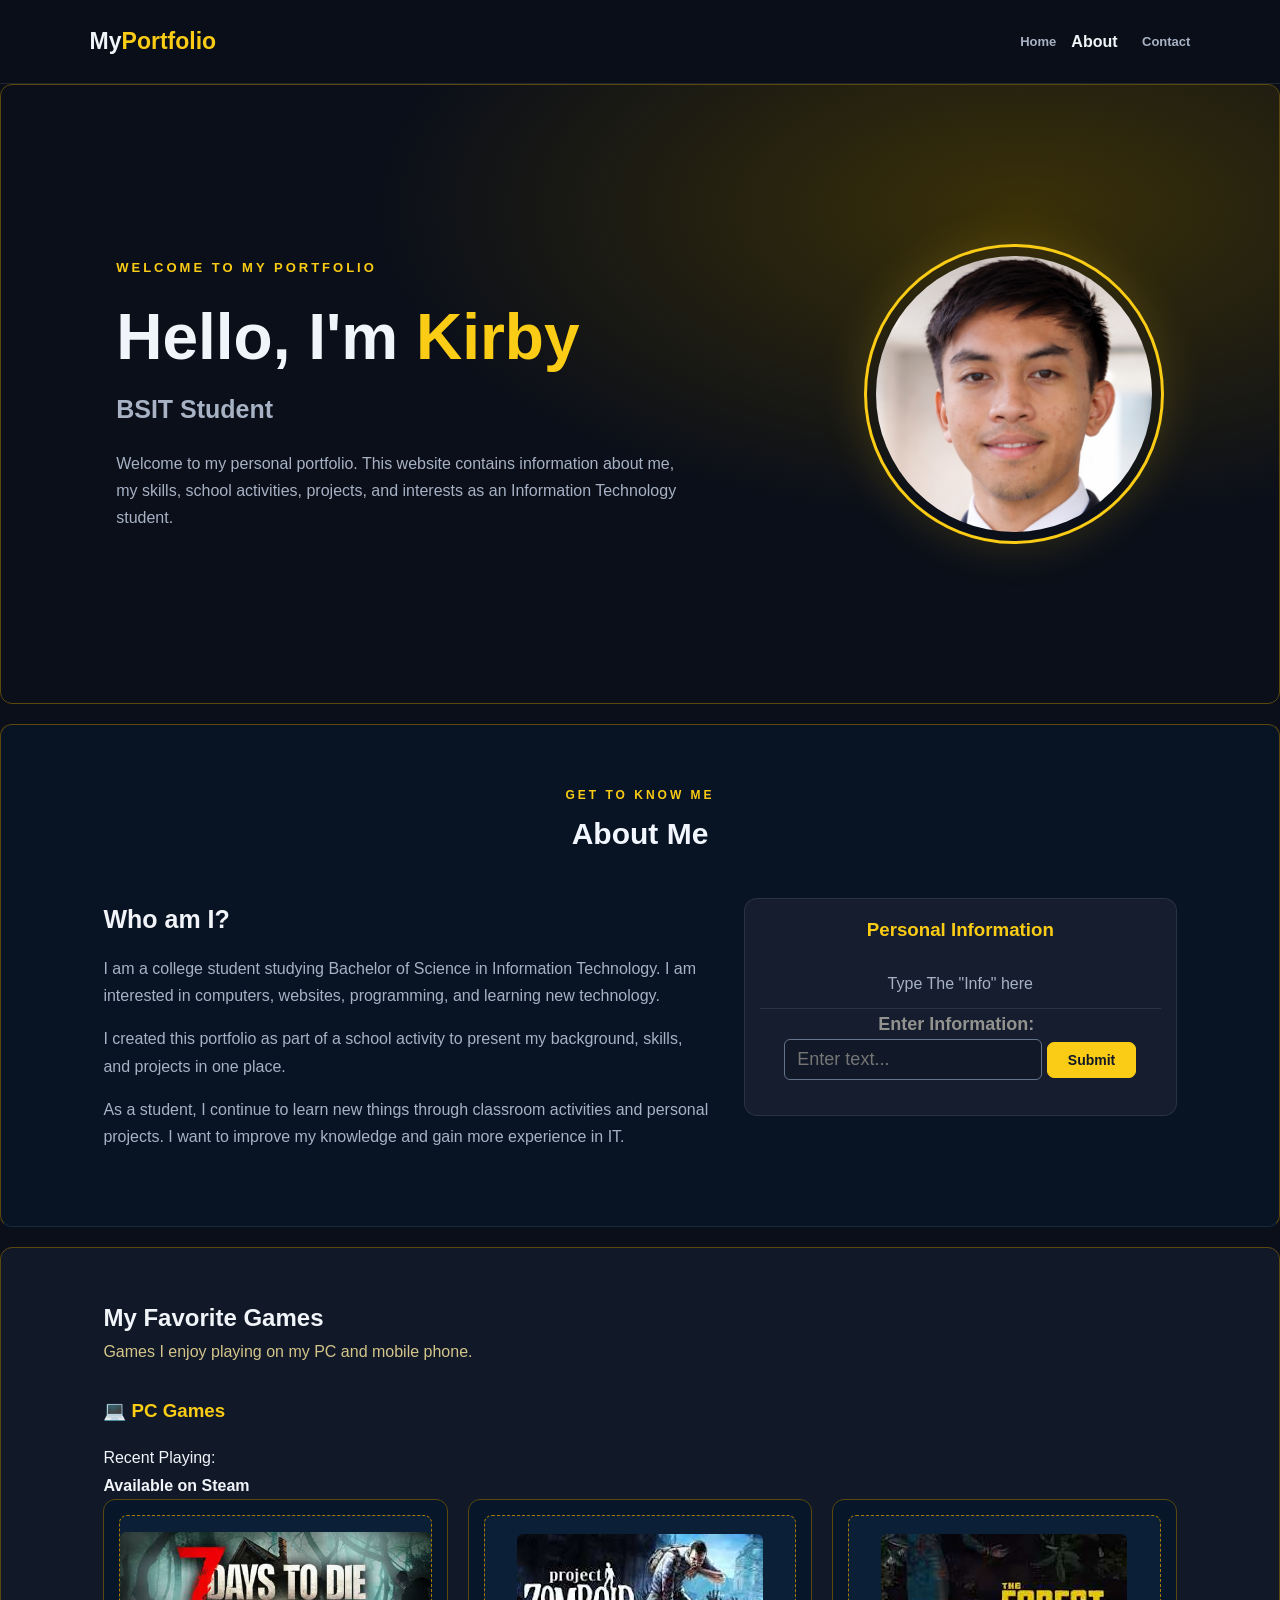
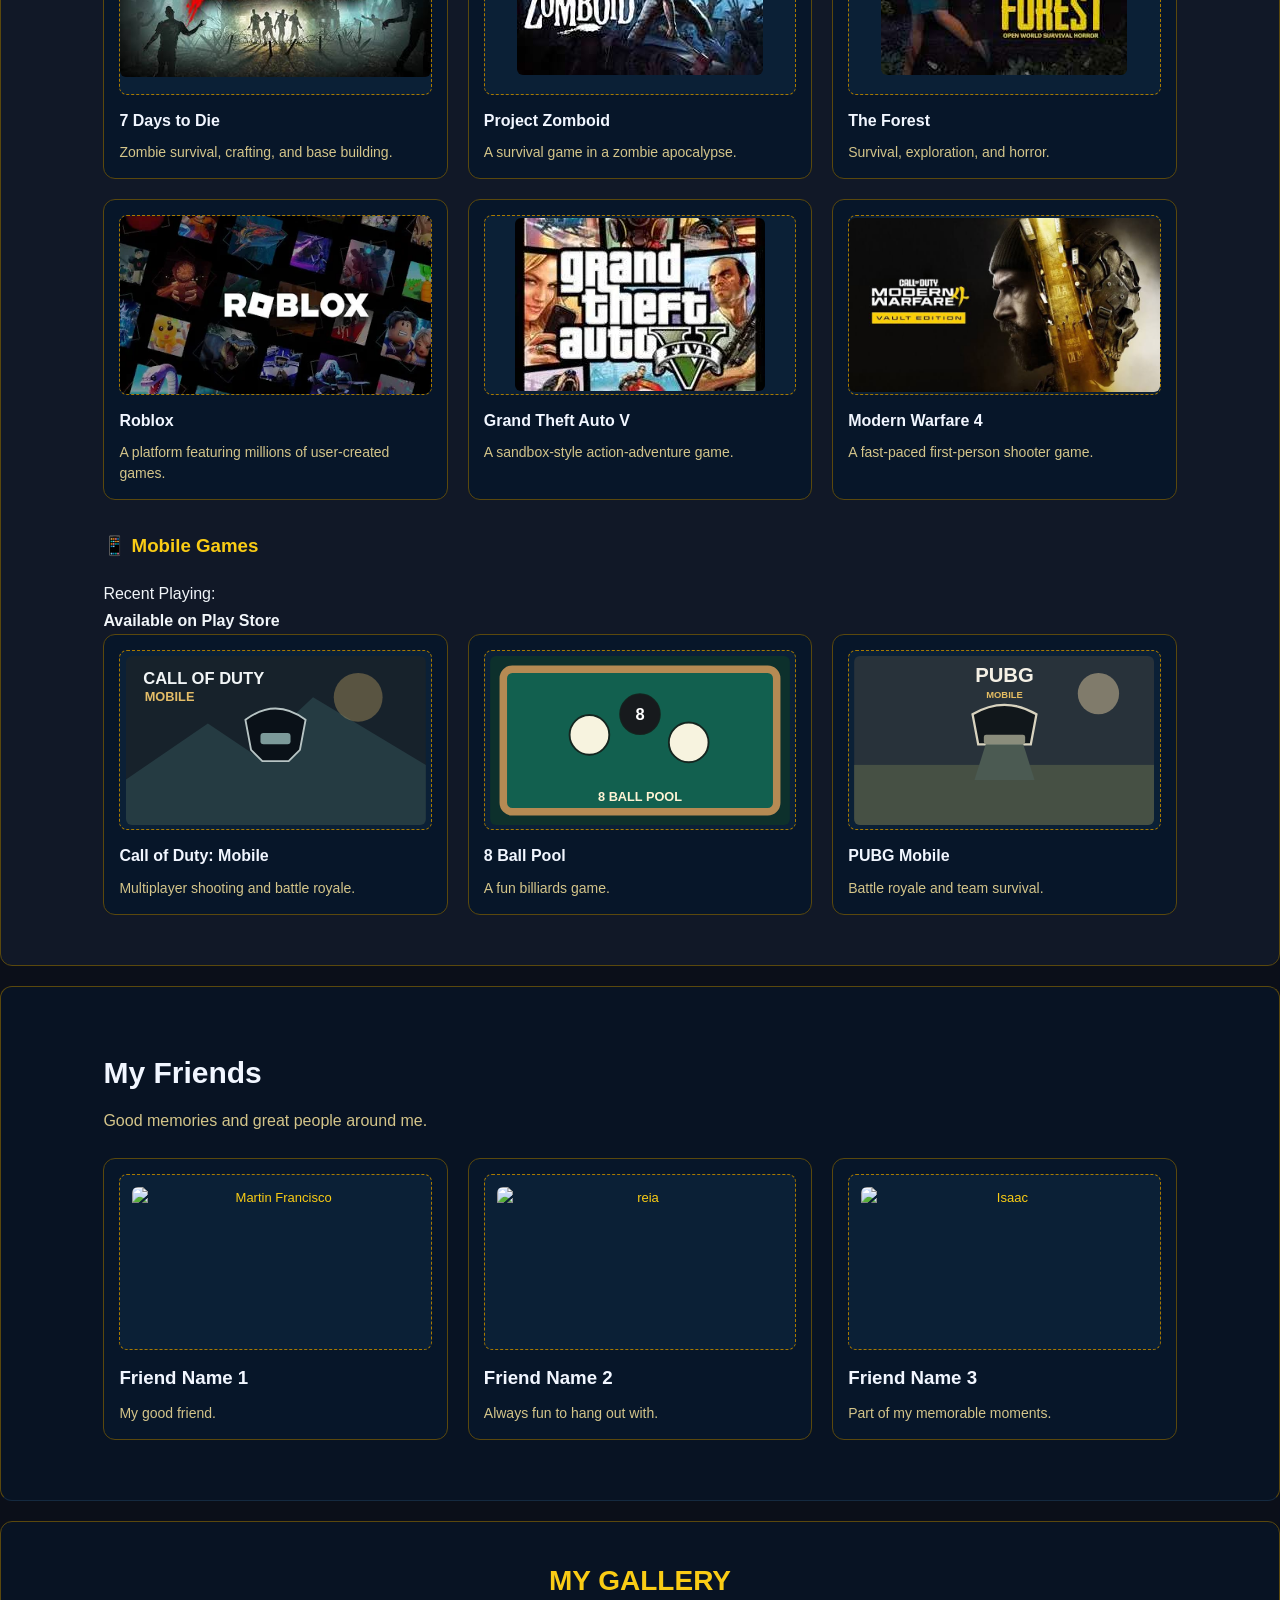
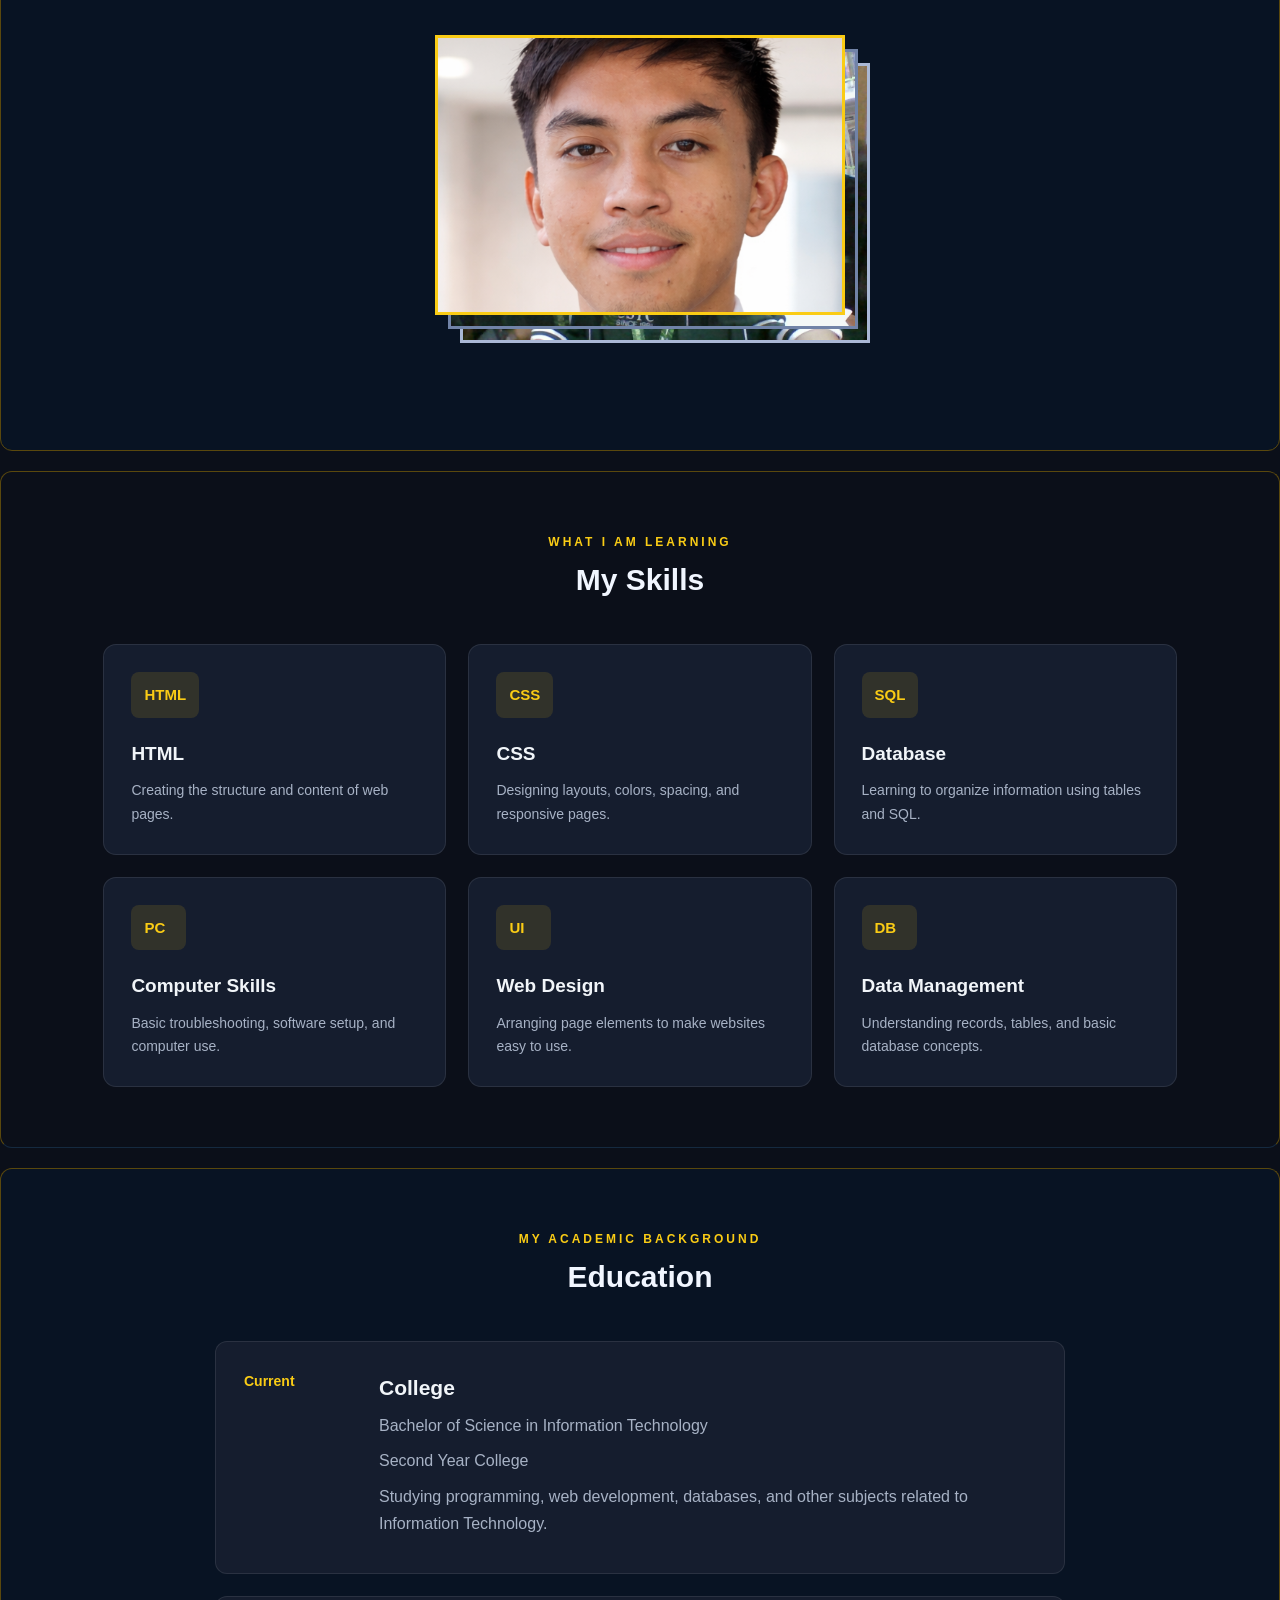
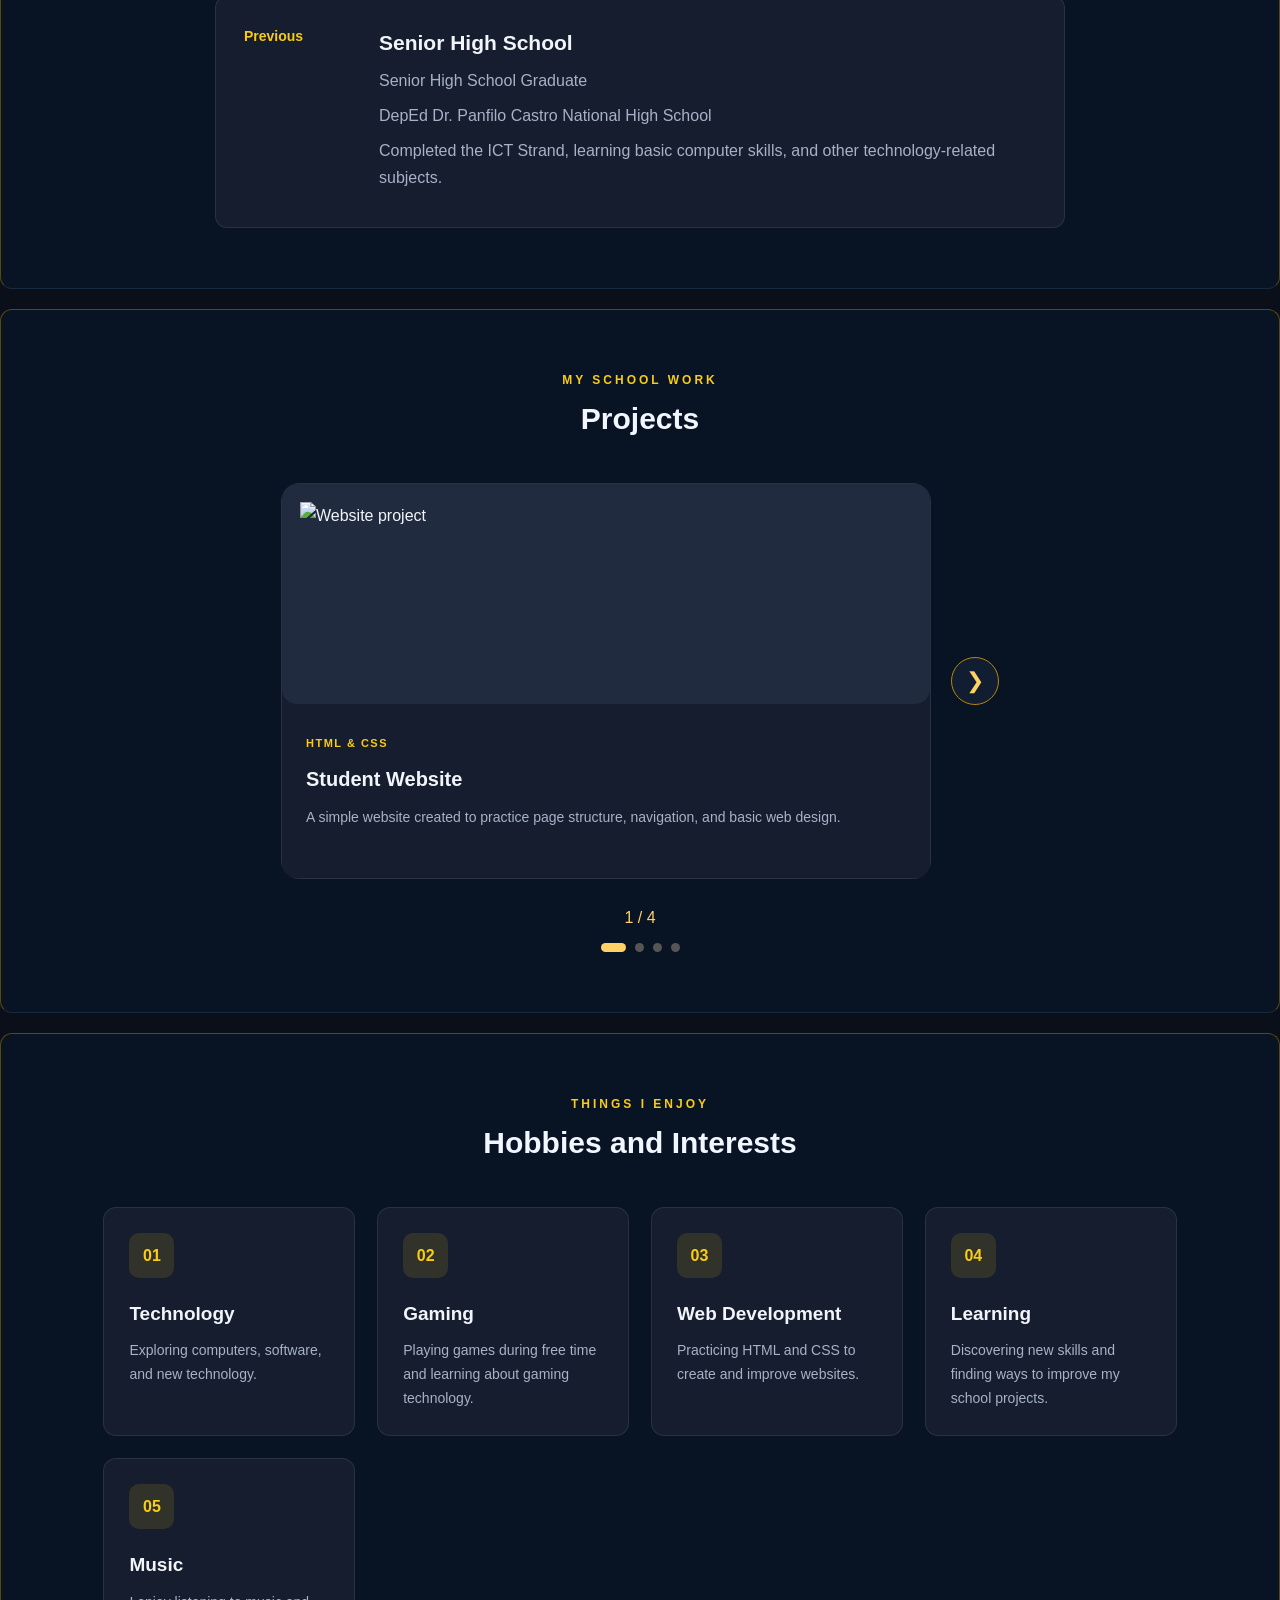
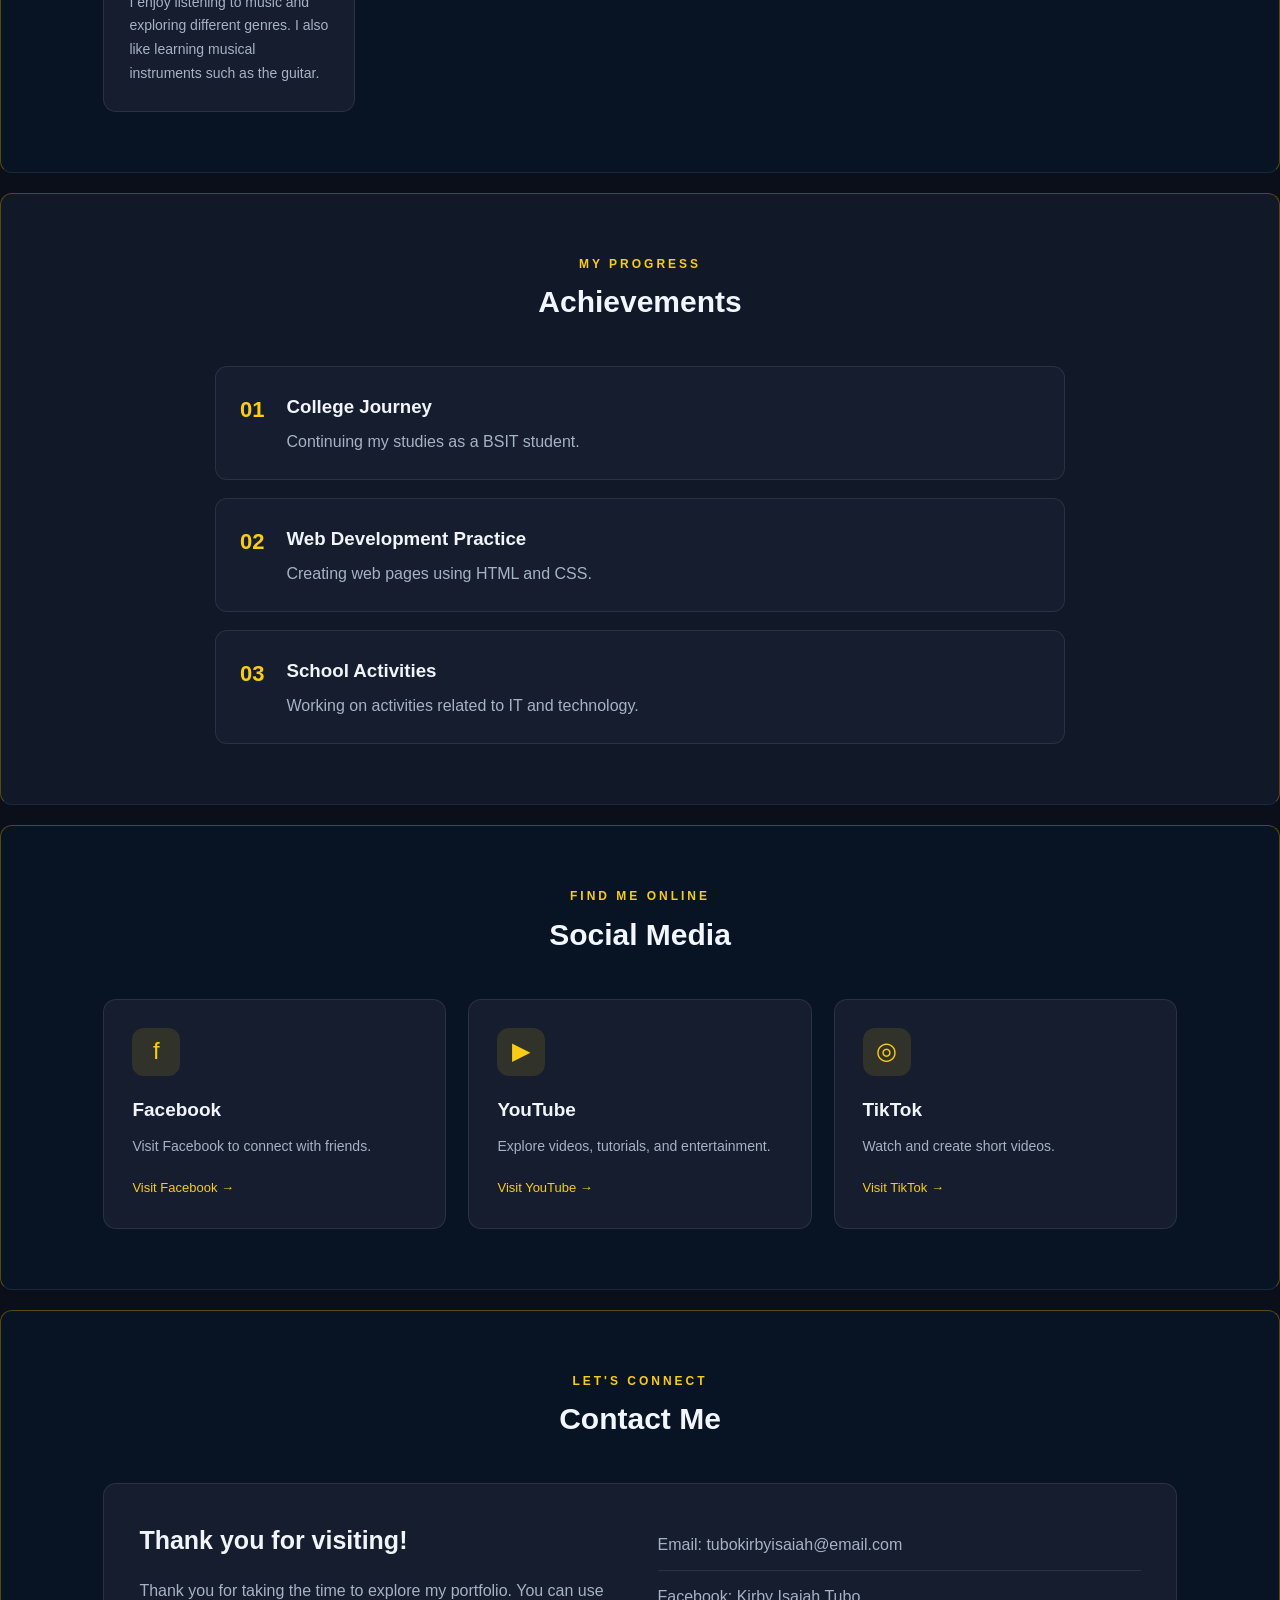
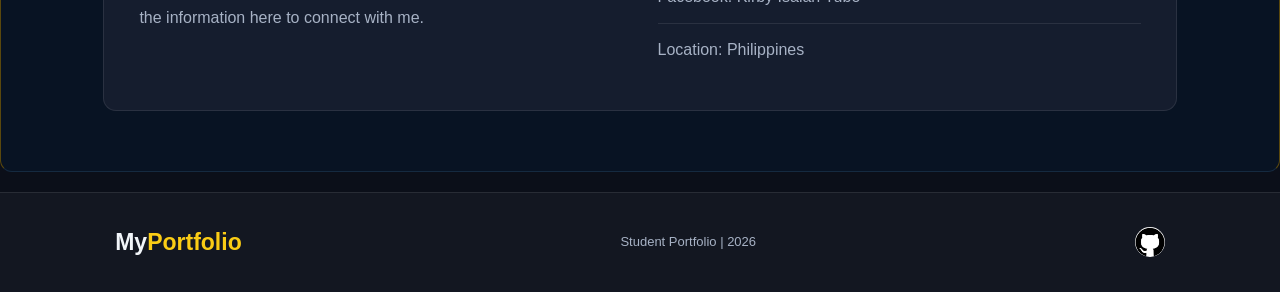
==== commit b0cfe788: "Refactor HTML structure and improve input elements Updated viewport meta tag and adjusted section cl" ====
--- a/index.html
+++ b/index.html
@@ -2,7 +2,7 @@
 <html lang="en">
   <head>
     <meta charset="UTF-8" />
-    <meta name="viewport" content="width=device-width, initial-scale=1.0" />
+    <meta name="viewport" content="width=device-width, initial-scale=1.0">
     <title>My Portfolio | Kirby</title>
     <meta
       name="description"
@@ -59,7 +59,7 @@
         </div>
       </section>
 
-      <section id="about" class="section about">
+      <section id="about" class="section">
         <div class="section-title">
           <p>GET TO KNOW ME</p>
           <h2>About Me</h2>
@@ -82,20 +82,22 @@
               activities and personal projects. I want to improve my knowledge
               and gain more experience in IT.
             </p>
-          </div>
-
-          <div class="info-card">
+
+            
+          </div>
+
+        <div class="info-card">
             <h3>Personal Information</h3>
             <p id="Display-Info">Type The "Info" here</p>
-            <label for="txtInfo">Enter Information:</label>
-            <input type="text" id="txtInfo" name="txtInfo" required />
-
-            <button onclick="checkInfo()">Submit</button>
+            <label id="InfoLabel" for="txtInfo">Enter Information:</label>
+            <input  placeholder="Enter text..." type="text" id="txtInfo" name="txtInfo" required />
+
+            <button type="submit" id="submitBtn" onclick="checkInfo()">Submit</button>
 
             <h1 id="infoResult"></h1>
             <p id="Description"></p>
           </div>
-        </div>
+       </div>
       </section>
 
       <section id="gaming" class="section-games">
--- a/style.css
+++ b/style.css
@@ -457,7 +457,12 @@
     }
 
     .info-card {
-        padding: 28px;
+        align-items: center;
+        justify-content: center;
+        text-align: center;
+        width: 100%;
+        max-width: 100%;
+        padding: 15px;
         background: var(--card);
         border: 1px solid var(--border);
         border-radius: 13px;
@@ -537,8 +542,9 @@
     }
 
     .project-card img {
-        width: 100%;
-        height: 190px;
+        width: 150px;
+        height: 150px;
+        border-radius: 60px;
         object-fit: cover;
         background: #202b40;
         padding: 18px;
@@ -1541,3 +1547,185 @@
         transform: scale(1.2) translateY(-8px);
         z-index: 10;
     }
+
+
+.project-slider {
+    display: flex;
+    align-items: center;
+    justify-content: center;
+    gap: 20px;
+    width: 100%;
+    margin-top: 30px;
+}
+
+.project-window {
+    width: 100%;
+    max-width: 650px;
+    overflow: hidden;
+    border-radius: 18px;
+}
+
+.project-track {
+    display: flex;
+    transition: transform 0.5s cubic-bezier(.22, .61, .36, 1);
+}
+
+.project-card {
+    flex: 0 0 100%;
+    width: 100%;
+    box-sizing: border-box;
+    overflow: hidden;
+}
+
+.project-card img {
+    width: 100%;
+    height: 220px;
+    object-fit:contain;
+    display: block;
+    border-radius: 15px;
+}
+
+.project-nav {
+    width: 48px;
+    height: 48px;
+    flex-shrink: 0;
+    border: 1px solid #B8860B;
+    border-radius: 50%;
+    background: #111D30;
+    color: #FFD166;
+    font-size: 22px;
+    cursor: pointer;
+    transition: 0.3s ease;
+}
+
+.project-nav:hover {
+    background: #FFD166;
+    color: #111827;
+    transform: scale(1.12);
+}
+
+.project-nav:disabled {
+    display: none;
+}
+
+.project-pagination {
+    display: flex;
+    flex-direction: column;
+    align-items: center;
+    gap: 12px;
+    margin-top: 25px;
+    color: #FFD166;
+}
+
+.project-dots {
+    display: flex;
+    gap: 9px;
+}
+
+.project-dot {
+    width: 9px;
+    height: 9px;
+    border-radius: 50%;
+    background: #555;
+    transition: 0.3s ease;
+}
+
+.project-dot.active {
+    width: 25px;
+    border-radius: 10px;
+    background: #FFD166;
+}
+
+
+@media (max-width: 600px) {
+    .project-slider {
+        gap: 8px;
+    }
+
+    .project-nav {
+        width: 35px;
+        height: 35px;
+        font-size: 16px;
+    }
+}
+
+#infoTable {
+    width: 100%;
+    table-layout: fixed;
+    border-collapse: collapse;
+    margin-top: 15px;
+    background: #1e293b;
+}
+
+#infoTable th,
+#infoTable td {
+    border: 1px solid #f4c95d;
+    padding: 8px 5px;
+    font-size: 12px;
+     overflow-wrap: anywhere;
+    text-align: center;
+}
+
+#infoTable th {
+    background: #334155;
+    color: #f4c95d;
+}
+
+#infoTable td {
+    color: white;
+}
+
+#infoTable tr:nth-child(even) {
+    background: #27364b;
+}
+
+#submitBtn {
+    background: #facc15;
+    color: #111827;
+    border: 1px solid #facc15;
+    padding: 9px 20px;
+    border-radius: 7px;
+    font-size: 14px;
+    font-weight: bold;
+    cursor: pointer;
+    transition: 0.3s ease;
+}
+
+#submitBtn:hover {
+    background: #ca8a04;
+    color: white;
+    transform: translateY(-2px);
+    box-shadow: 0 4px 12px rgba(250, 204, 21, 0.3);
+}
+
+#submitBtn:active {
+    transform: scale(0.95);
+}
+
+#InfoLabel {
+    color: #92928e;
+    font-size: 18px;
+    font-weight: bold;
+    margin-right: 8px;
+}
+
+#txtInfo {
+    background: #111827;
+    color: white;
+    border: 1px solid #64748b;
+    border-radius: 6px;
+    padding: 9px 12px;
+    font-size: 18px;
+    outline: none;
+    transition: 0.3s ease;
+}
+
+#infoInput::placeholder {
+    color: #94a3b8;
+    font-style: italic;
+    opacity: 1;
+}
+
+#infoInput:focus::placeholder {
+    color: #64748b;
+}
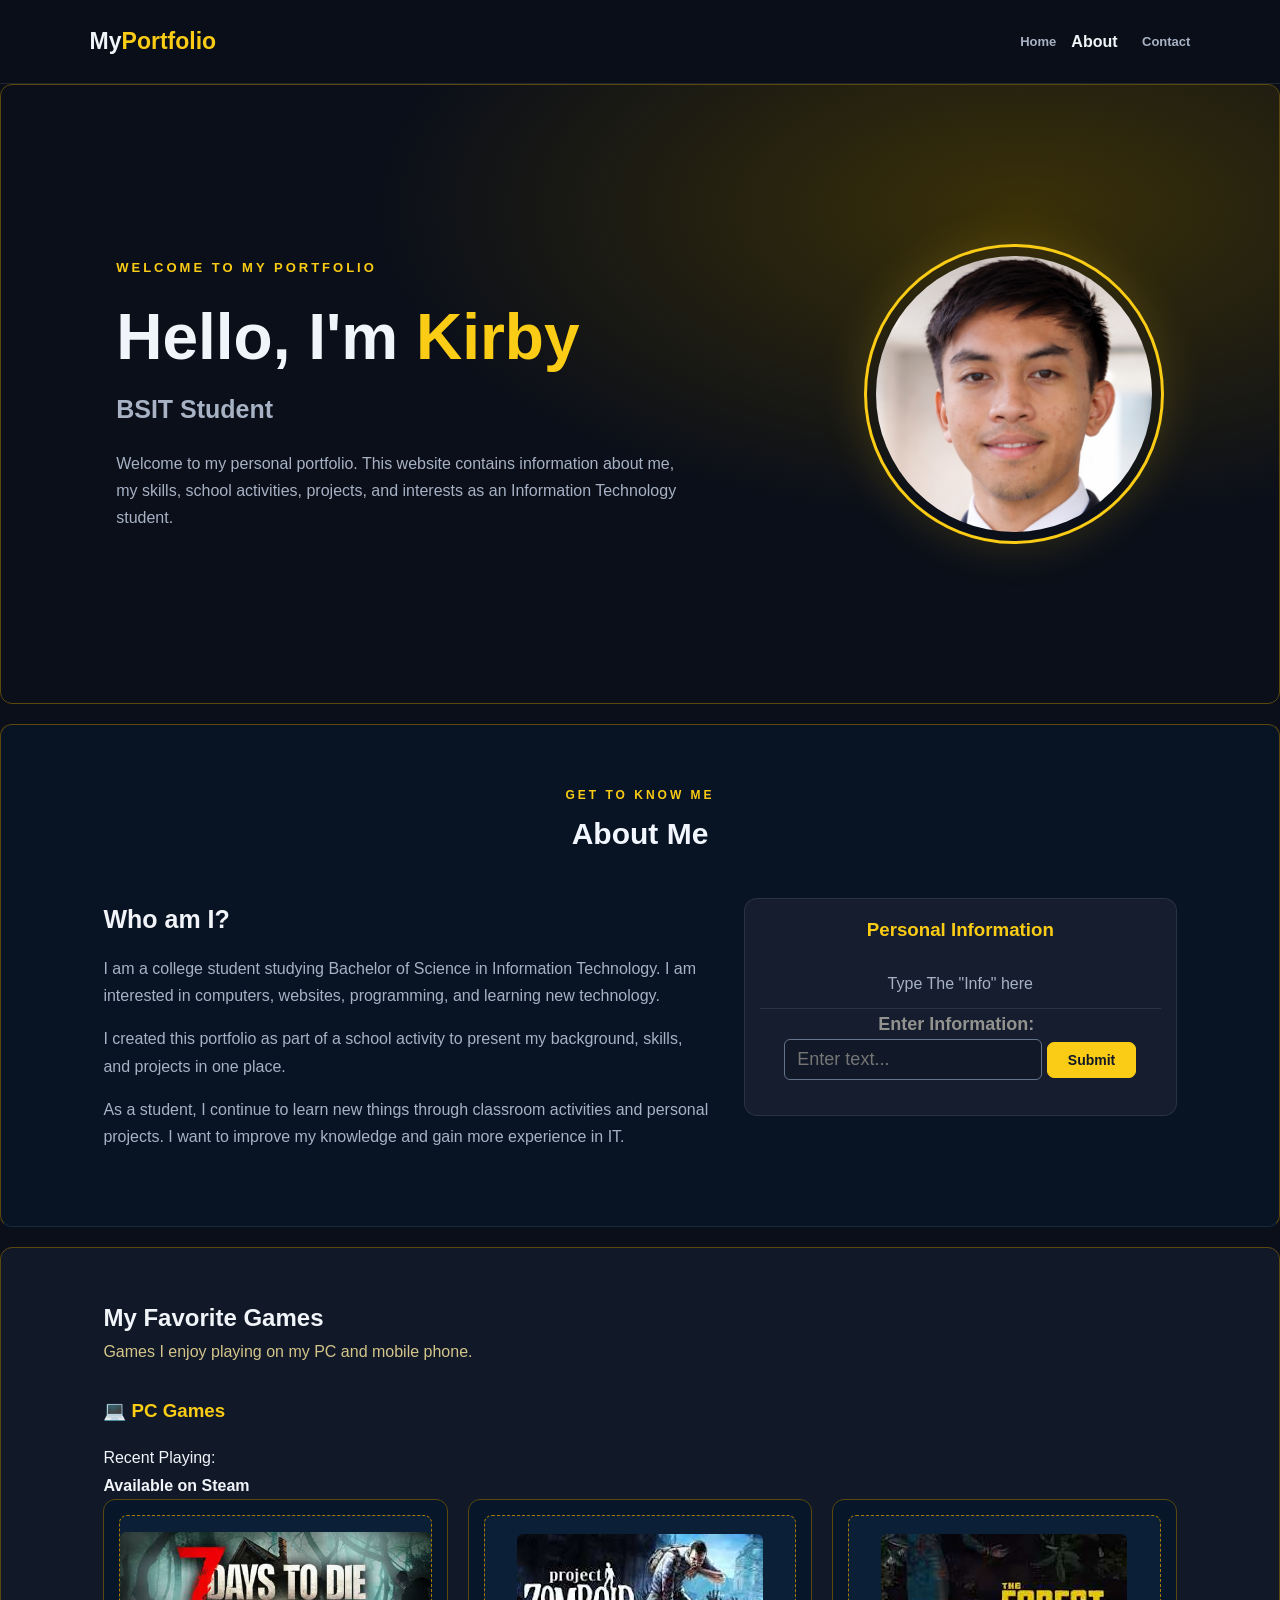
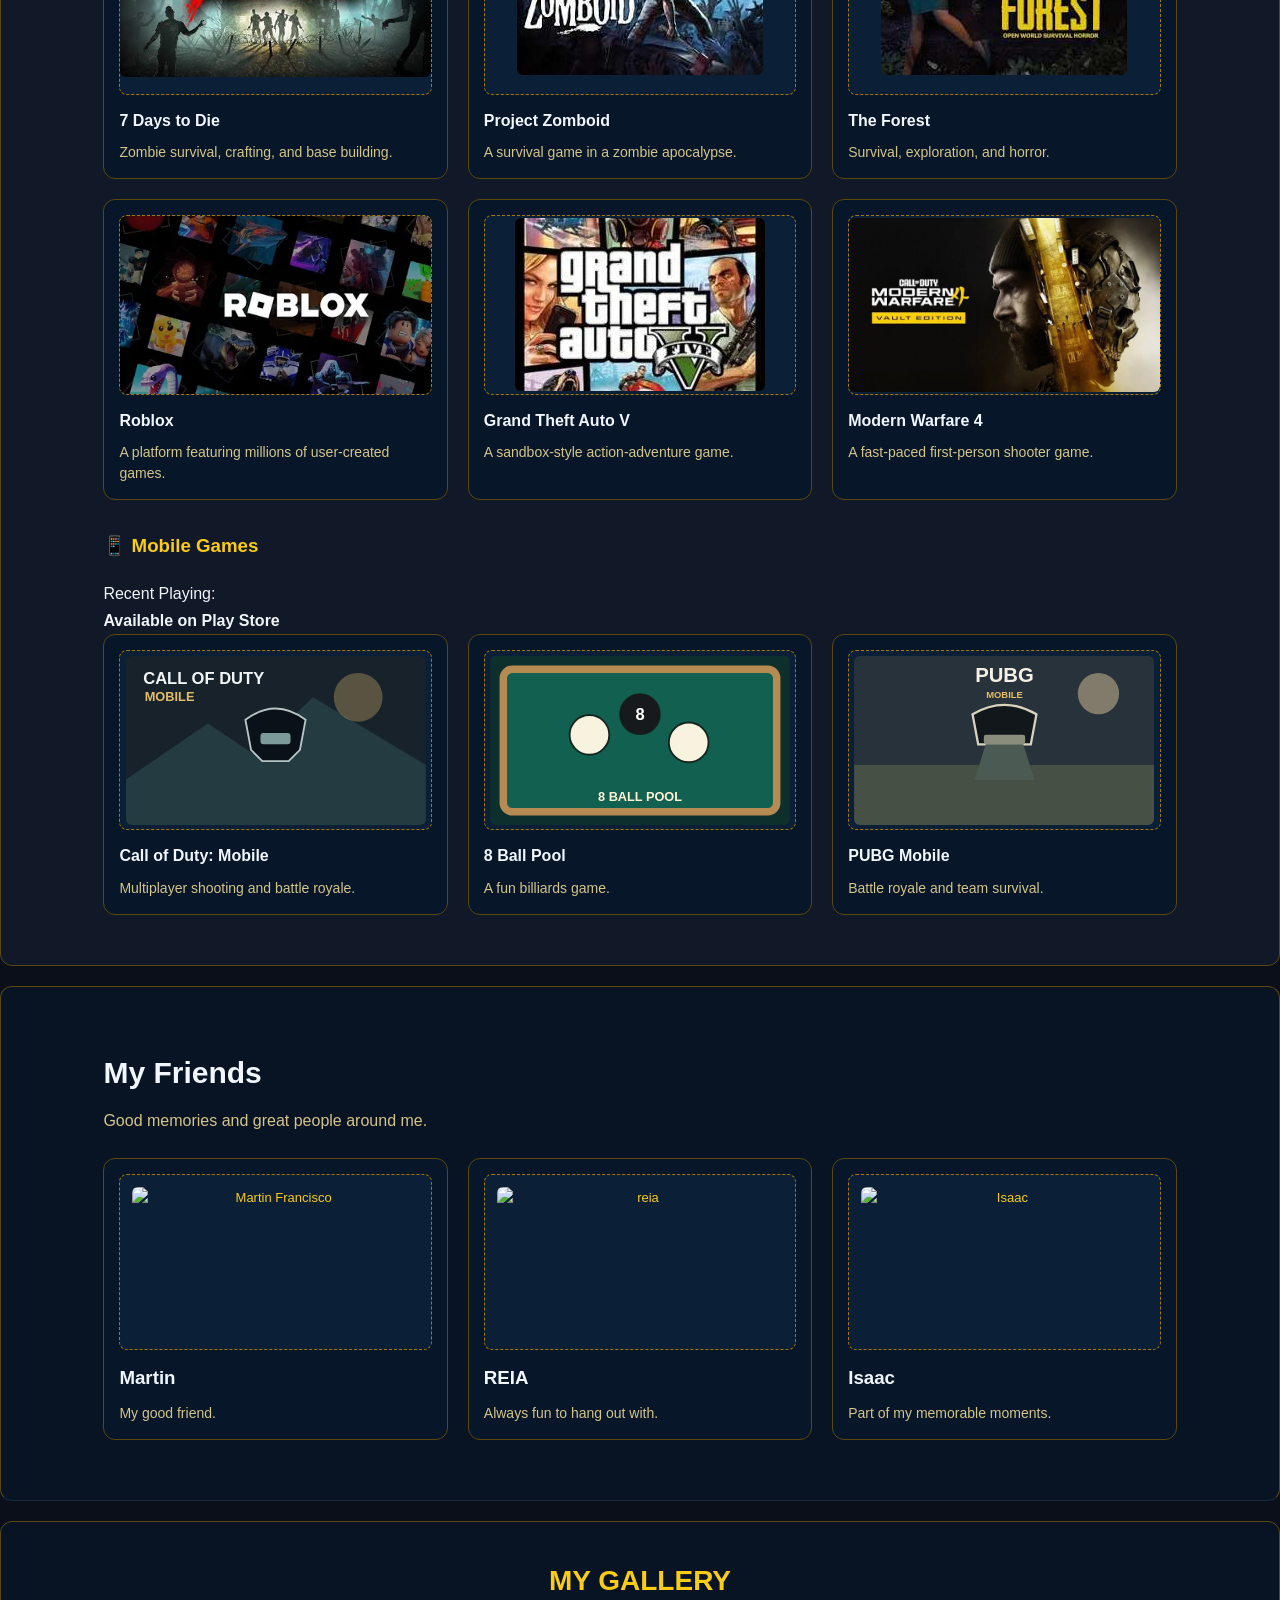
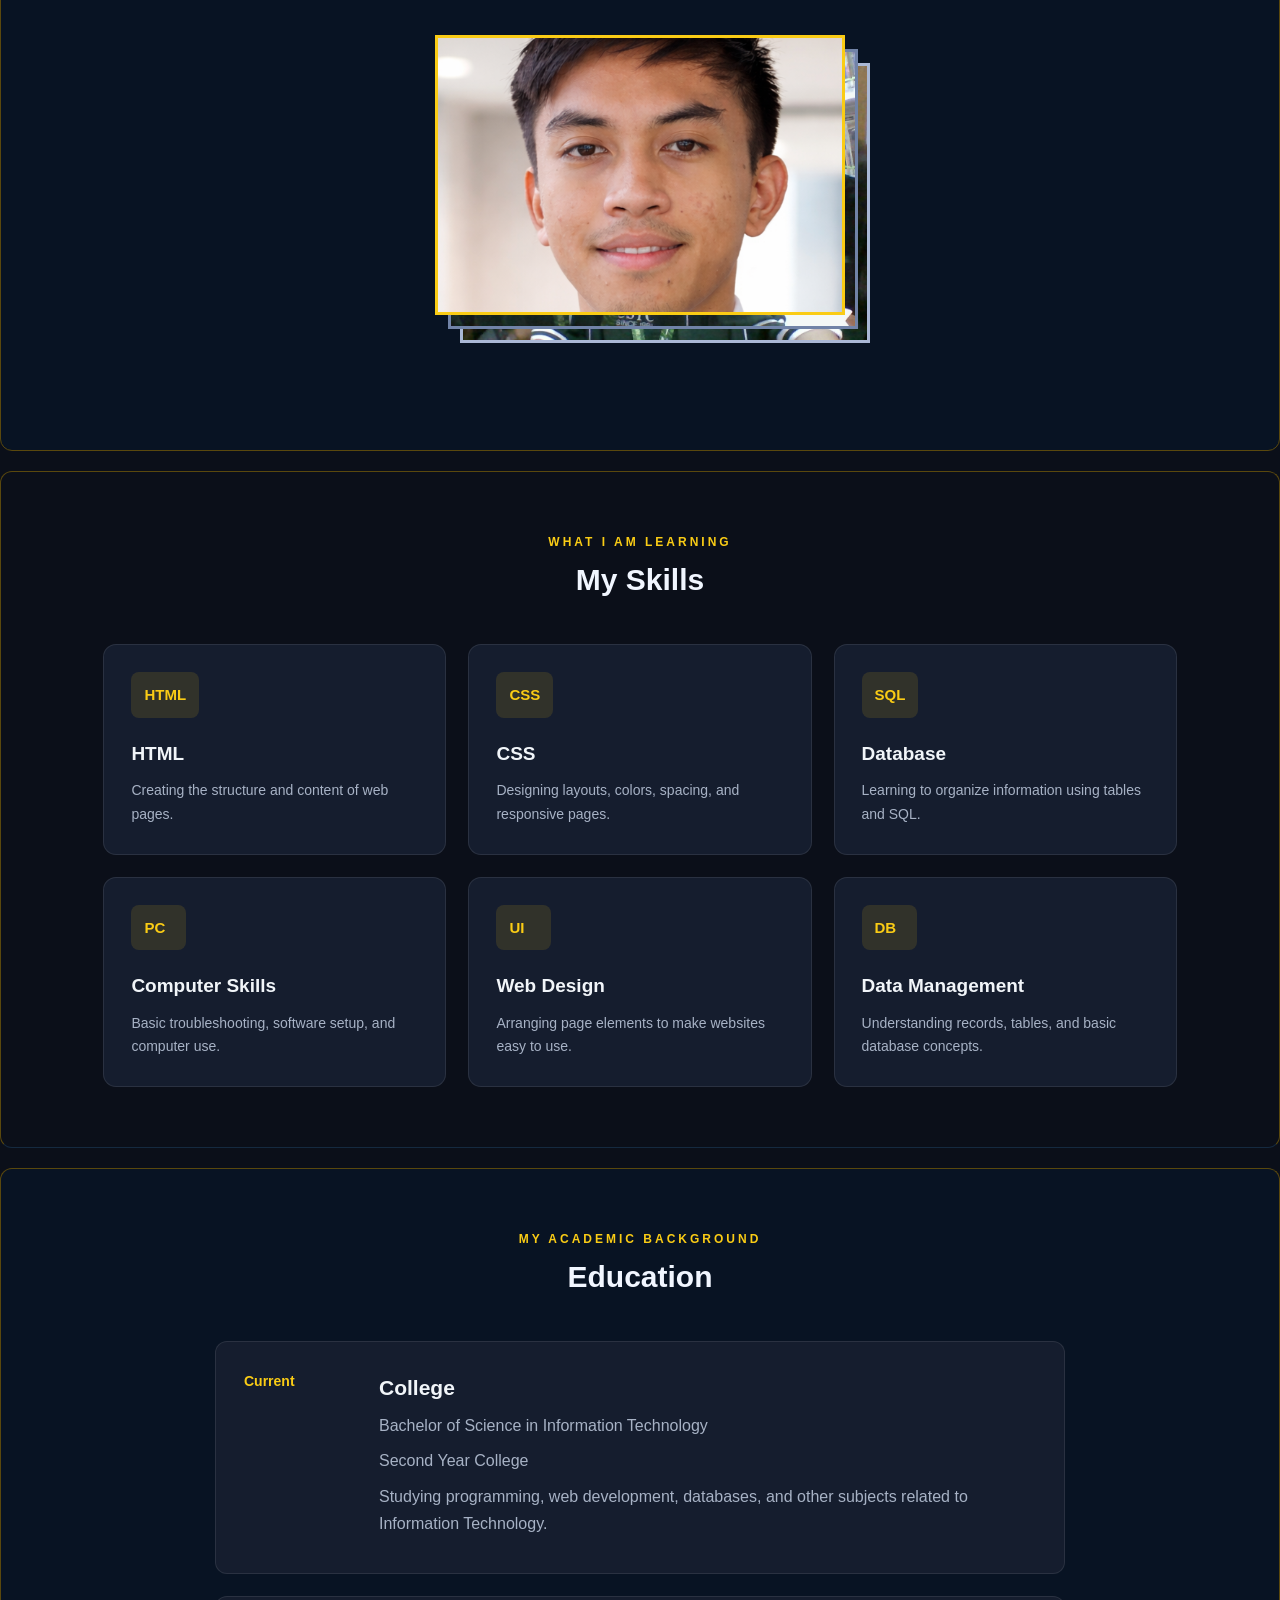
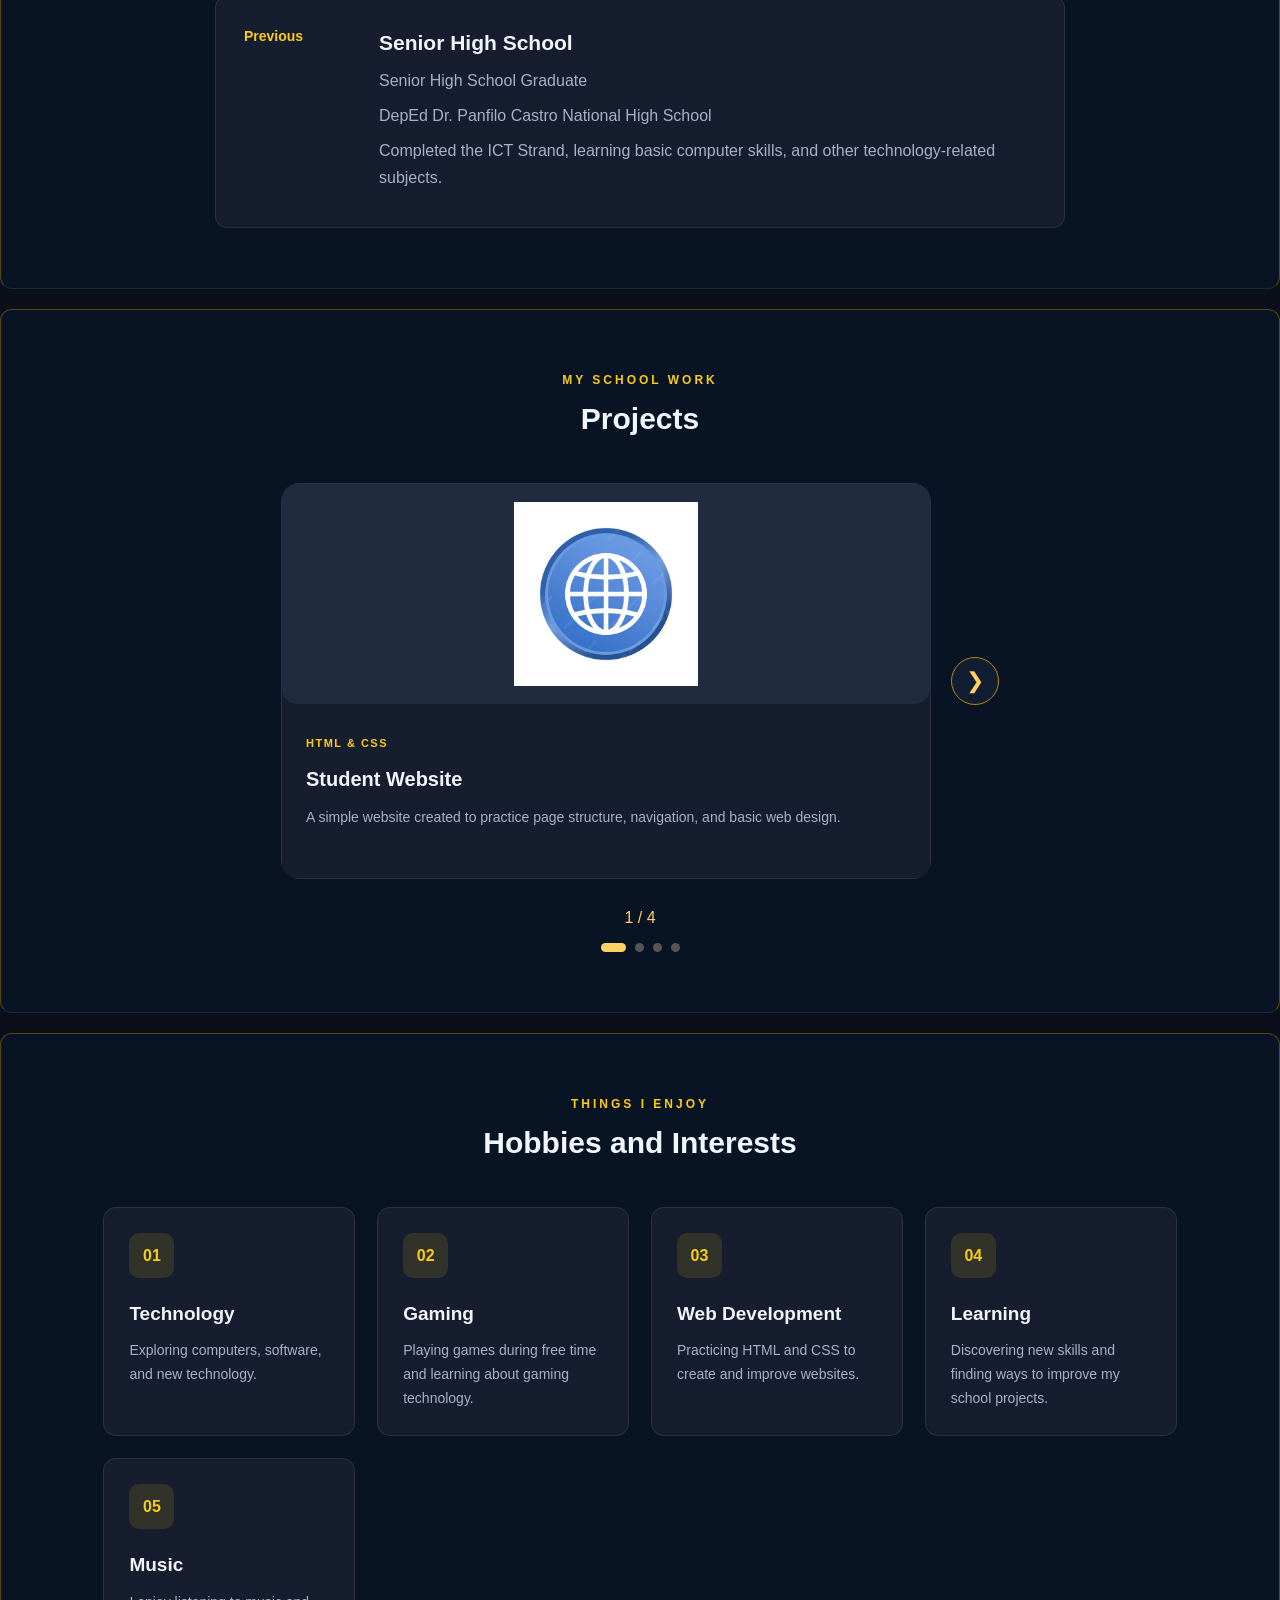
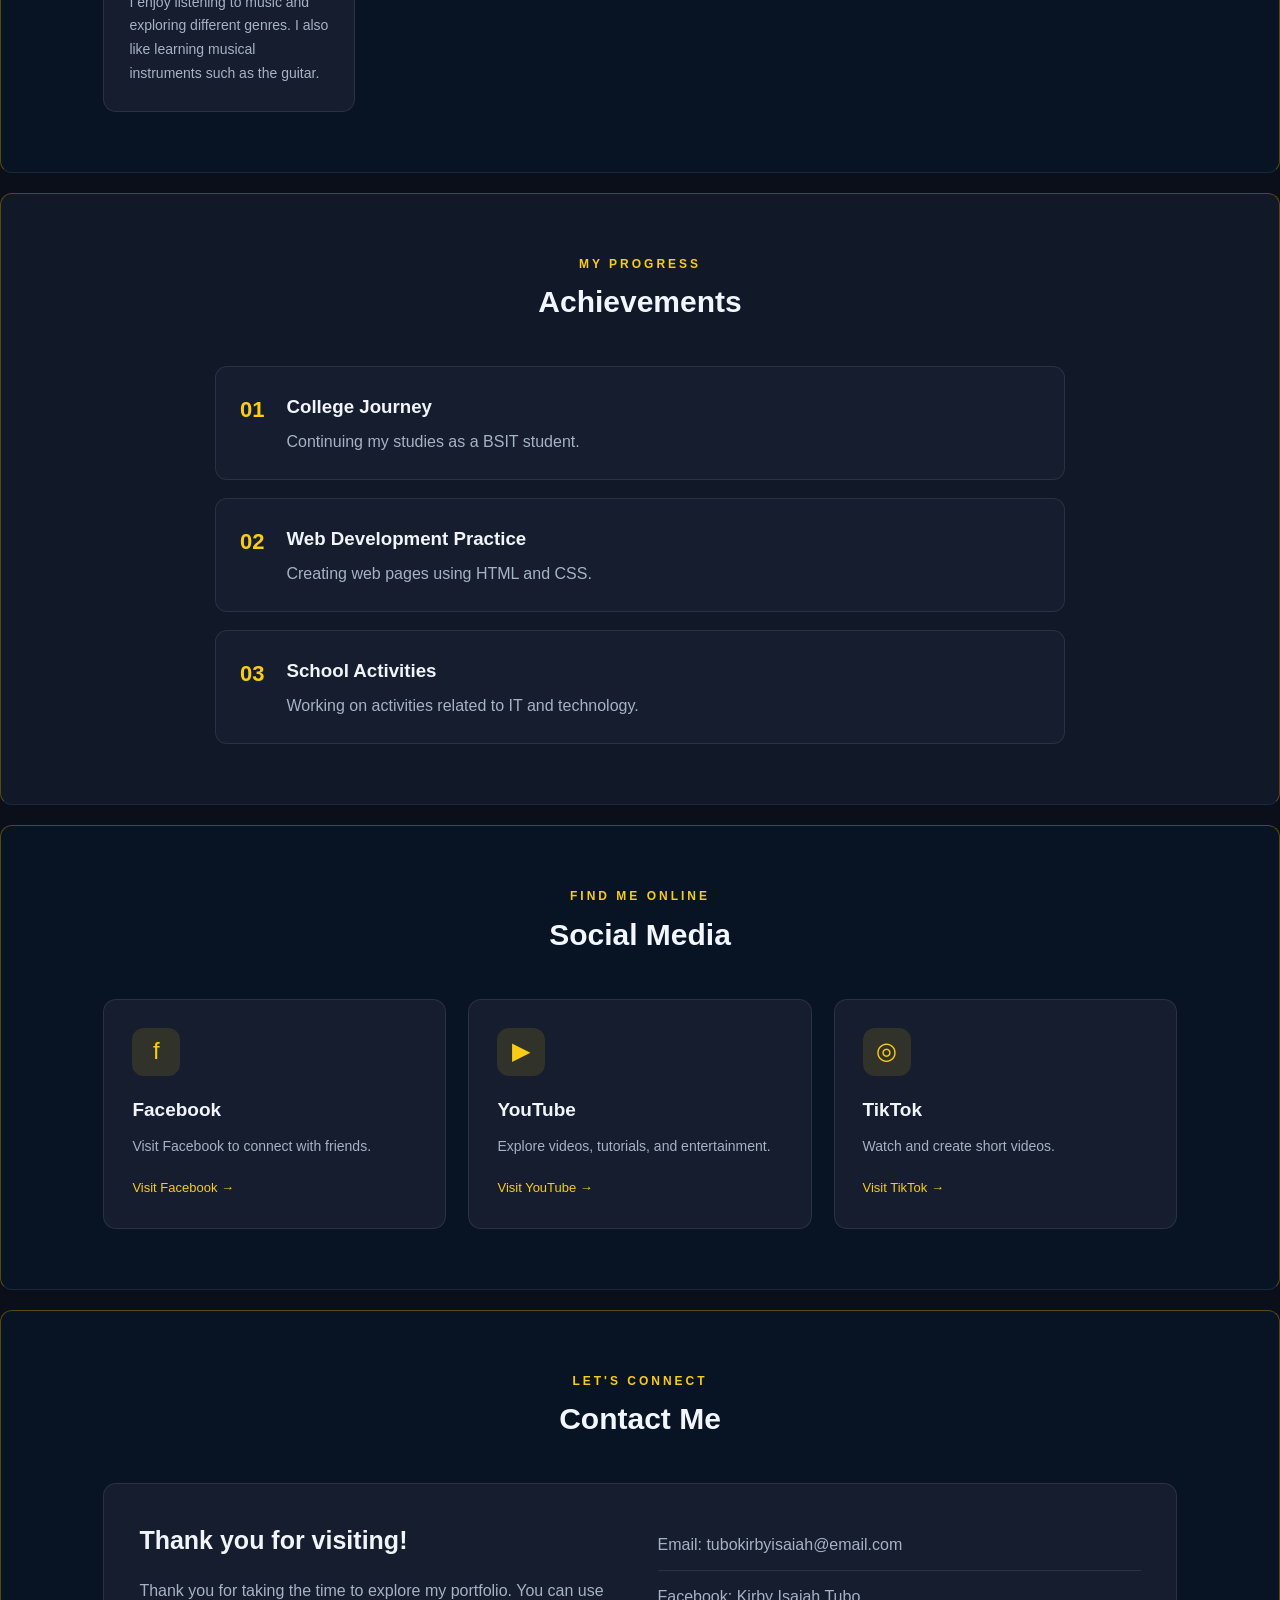
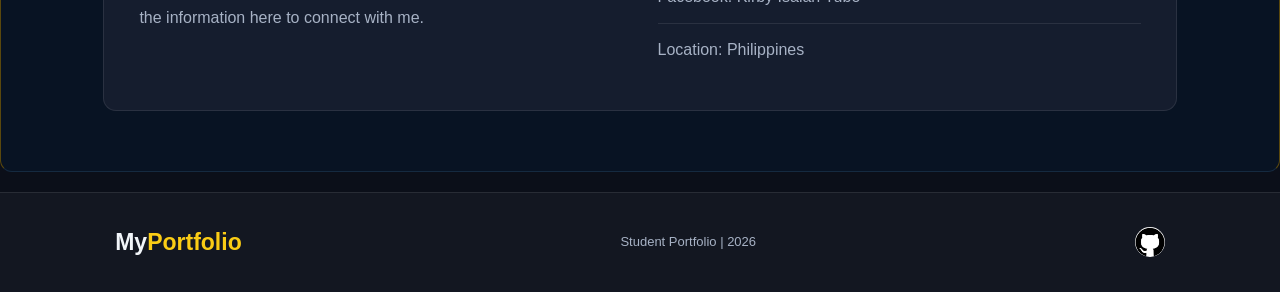
==== commit 448cf454: "Update friend images and names in index.html" ====
--- a/index.html
+++ b/index.html
@@ -270,25 +270,25 @@
           <div class="friends-grid">
             <div class="friend-card">
               <div class="friend-image">
-                <img src="assets/friend-1.jpg" alt="Martin Francisco" />
-              </div>
-              <h3>Friend Name 1</h3>
+                <img src="assets/marten.jpg" alt="Martin Francisco" />
+              </div>
+              <h3>Martin</h3>
               <p>My good friend.</p>
             </div>
 
             <div class="friend-card">
               <div class="friend-image">
-                <img src="assets/friend-2.jpg" alt="reia" />
-              </div>
-              <h3>Friend Name 2</h3>
+                <img src="assets/Reia.jpg" alt="reia" />
+              </div>
+              <h3>REIA</h3>
               <p>Always fun to hang out with.</p>
             </div>
 
             <div class="friend-card">
               <div class="friend-image">
-                <img src="assets/friend-3.jpg" alt="Isaac" />
-              </div>
-              <h3>Friend Name 3</h3>
+                <img src="assets/Isaac.jpg" alt="Isaac" />
+              </div>
+              <h3>Isaac</h3>
               <p>Part of my memorable moments.</p>
             </div>
           </div>
--- a/style.css
+++ b/style.css
@@ -1651,19 +1651,21 @@
 
 #infoTable {
     width: 100%;
+    max-width: 100%;
+    border-collapse: collapse;
+    margin: 0 auto;
     table-layout: fixed;
-    border-collapse: collapse;
-    margin-top: 15px;
     background: #1e293b;
+    overflow-wrap: anywhere;
 }
 
 #infoTable th,
 #infoTable td {
     border: 1px solid #f4c95d;
-    padding: 8px 5px;
-    font-size: 12px;
-     overflow-wrap: anywhere;
+    padding: 12px 8px;
     text-align: center;
+    overflow-wrap: anywhere;
+    word-break: break-word;
 }
 
 #infoTable th {
@@ -1677,6 +1679,14 @@
 
 #infoTable tr:nth-child(even) {
     background: #27364b;
+}
+
+@media (max-width: 480px) {
+    #infoTable th,
+    #infoTable td {
+        padding: 9px 5px;
+        font-size: 12px;
+    }
 }
 
 #submitBtn {
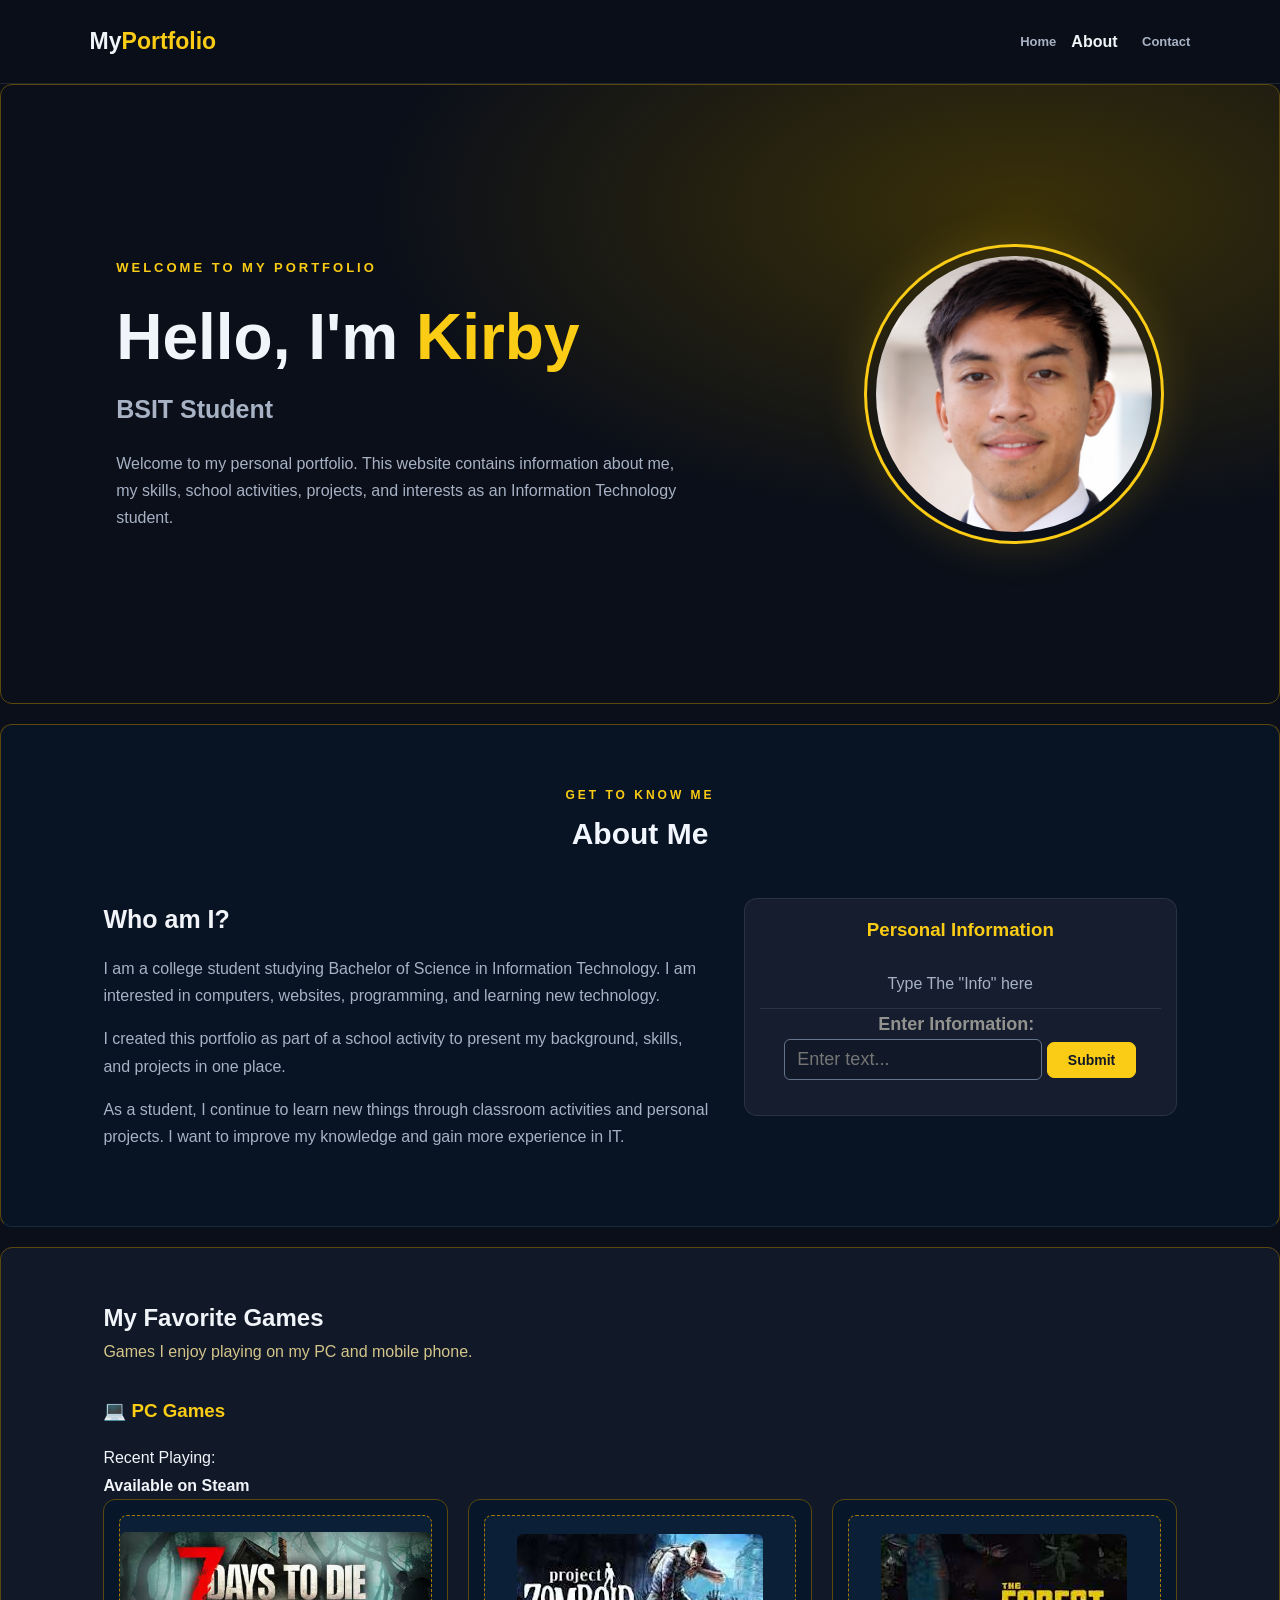
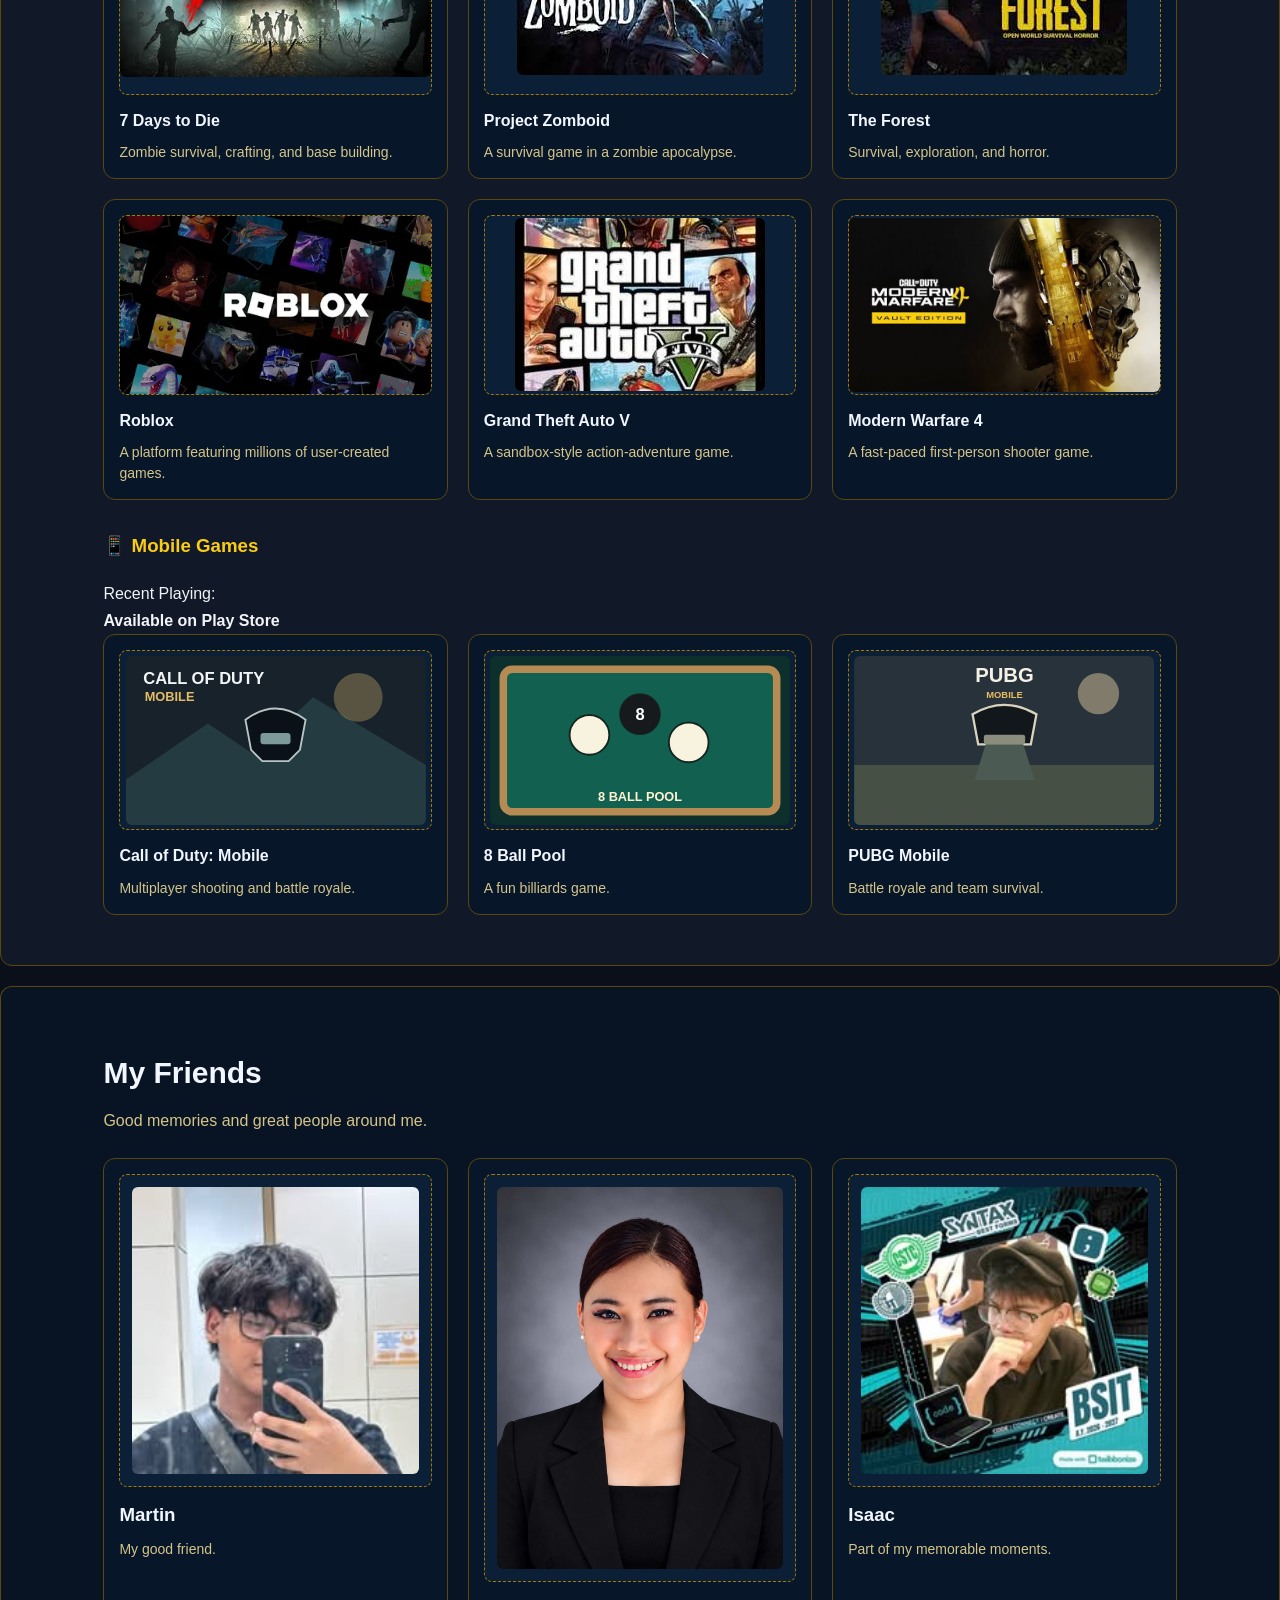
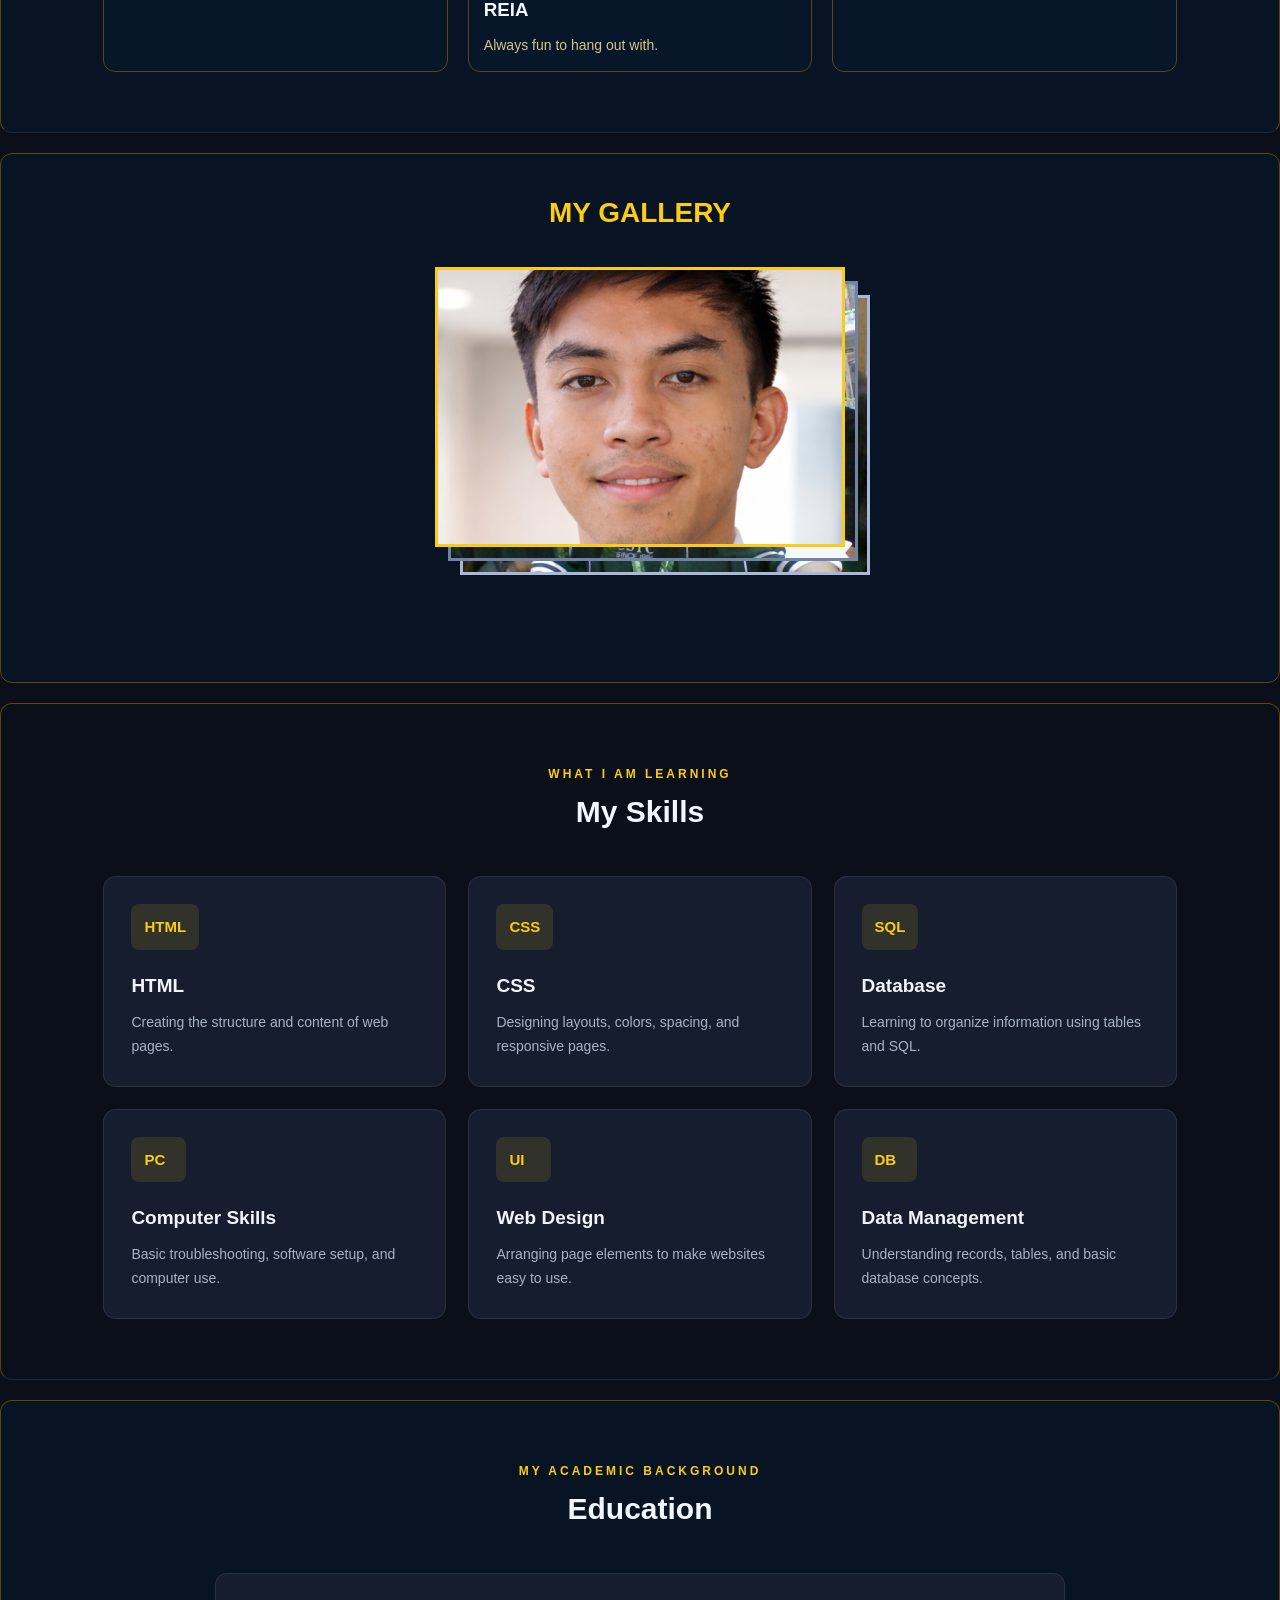
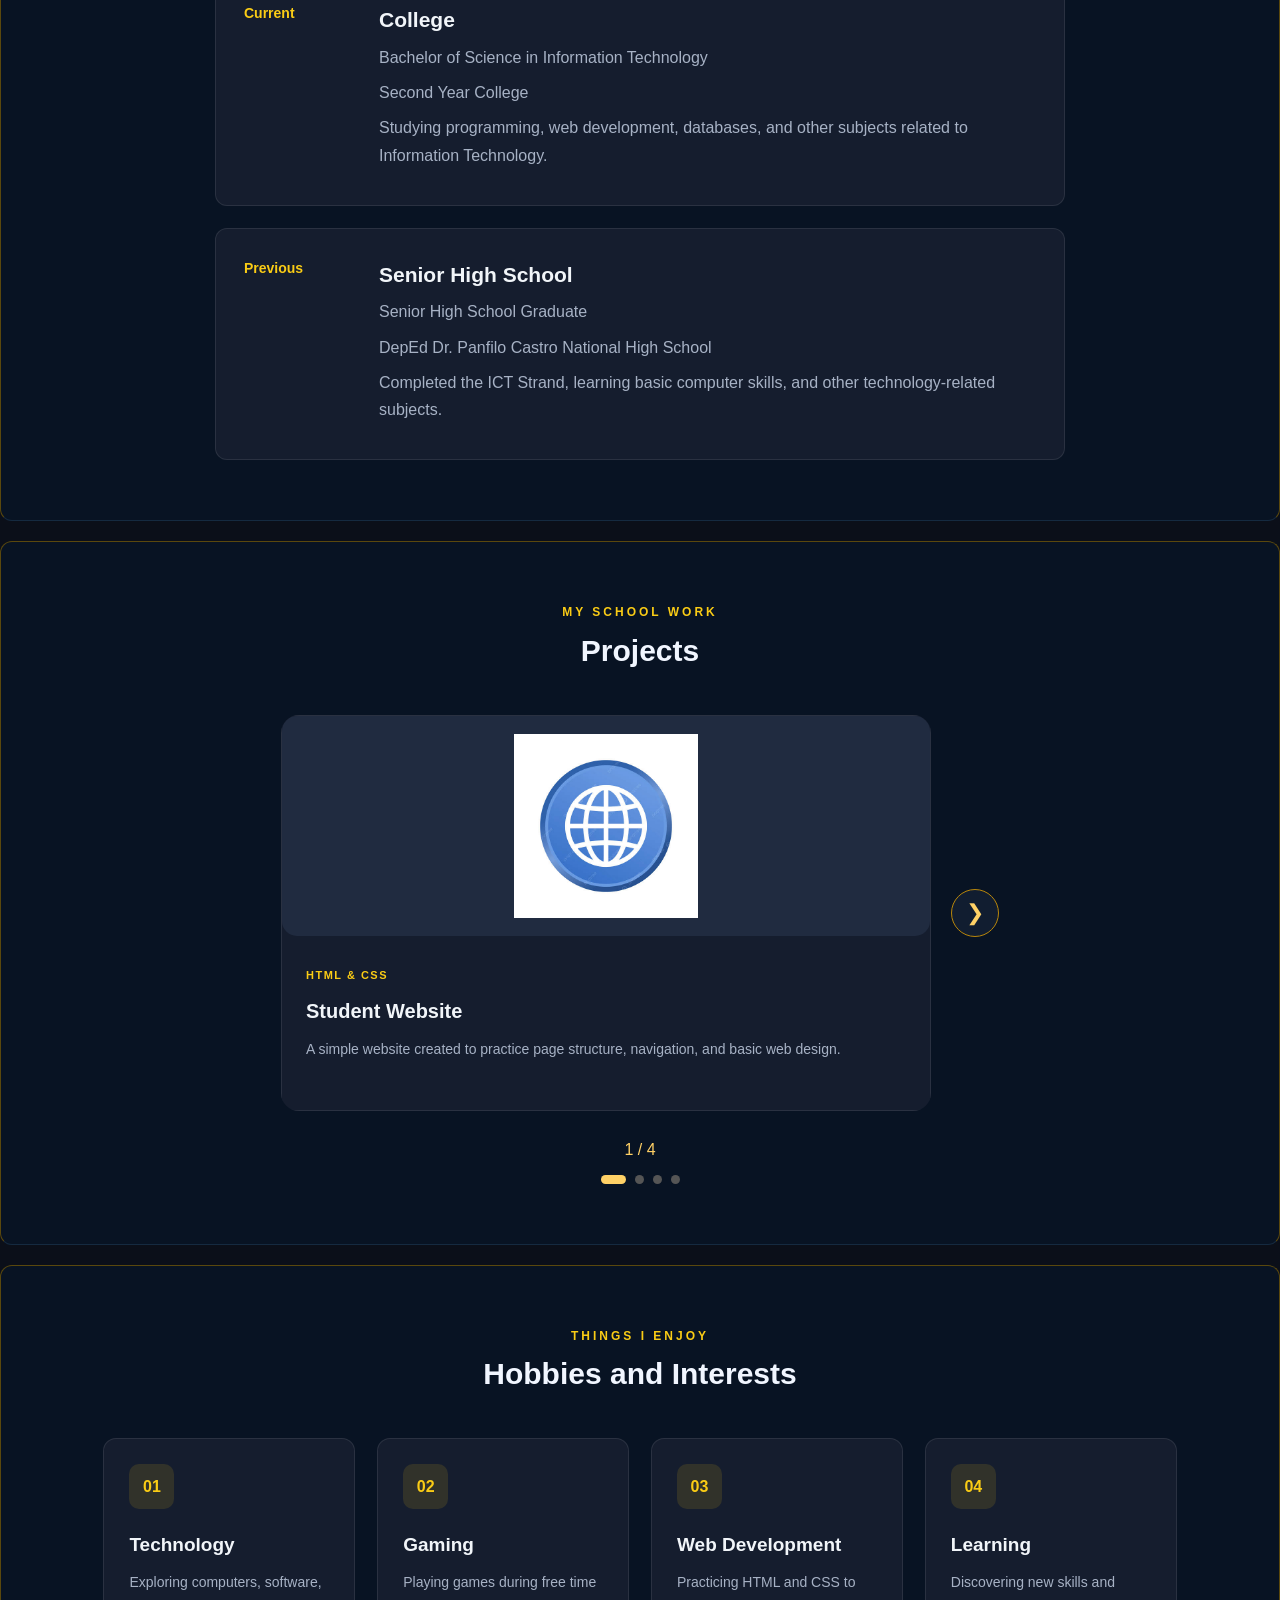
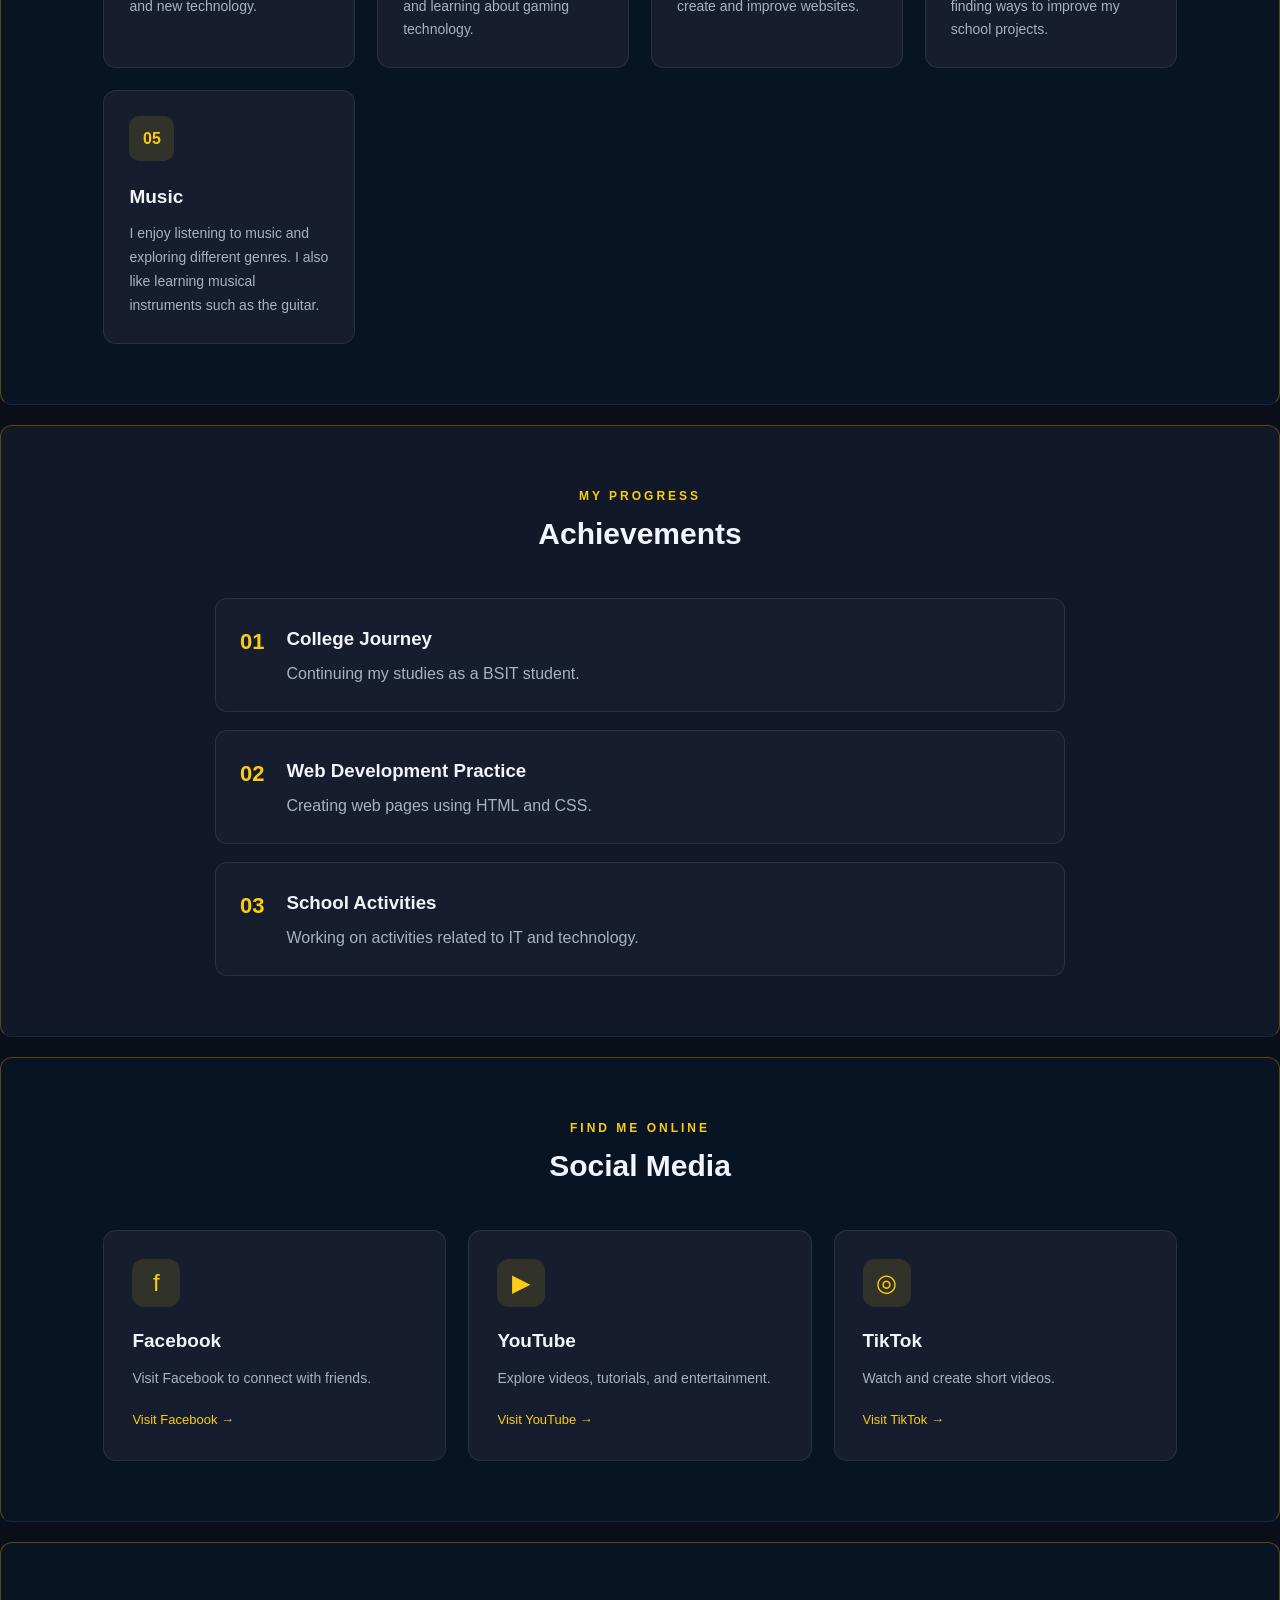
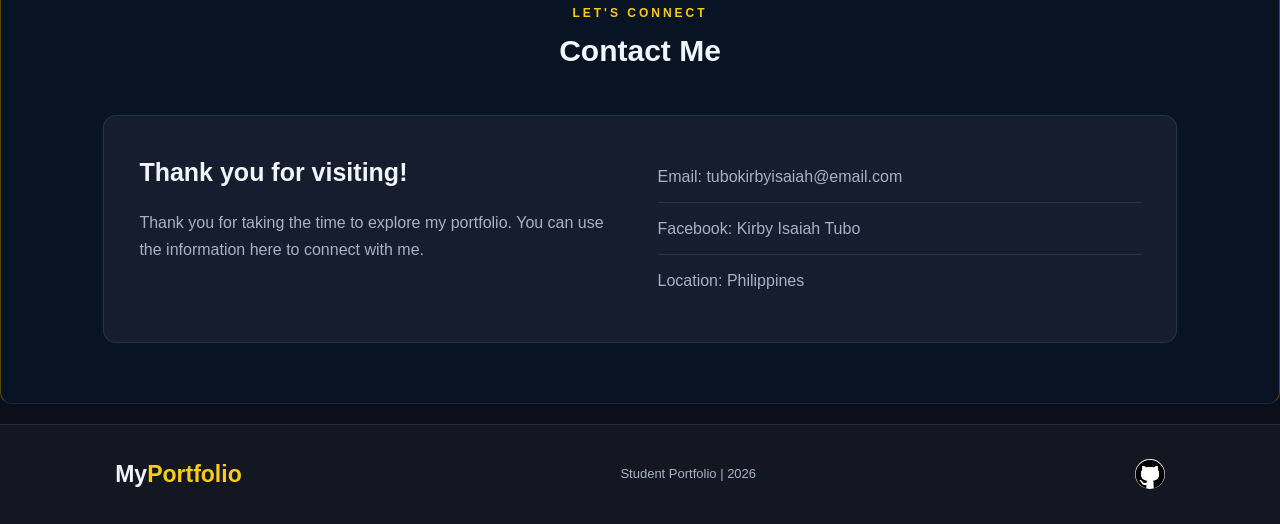
==== commit 051182a7: "Update image source for Reia in index.html" ====
--- a/index.html
+++ b/index.html
@@ -278,7 +278,7 @@
 
             <div class="friend-card">
               <div class="friend-image">
-                <img src="assets/Reia.jpg" alt="reia" />
+                <img src="assets/Reia.png" alt="reia" />
               </div>
               <h3>REIA</h3>
               <p>Always fun to hang out with.</p>
